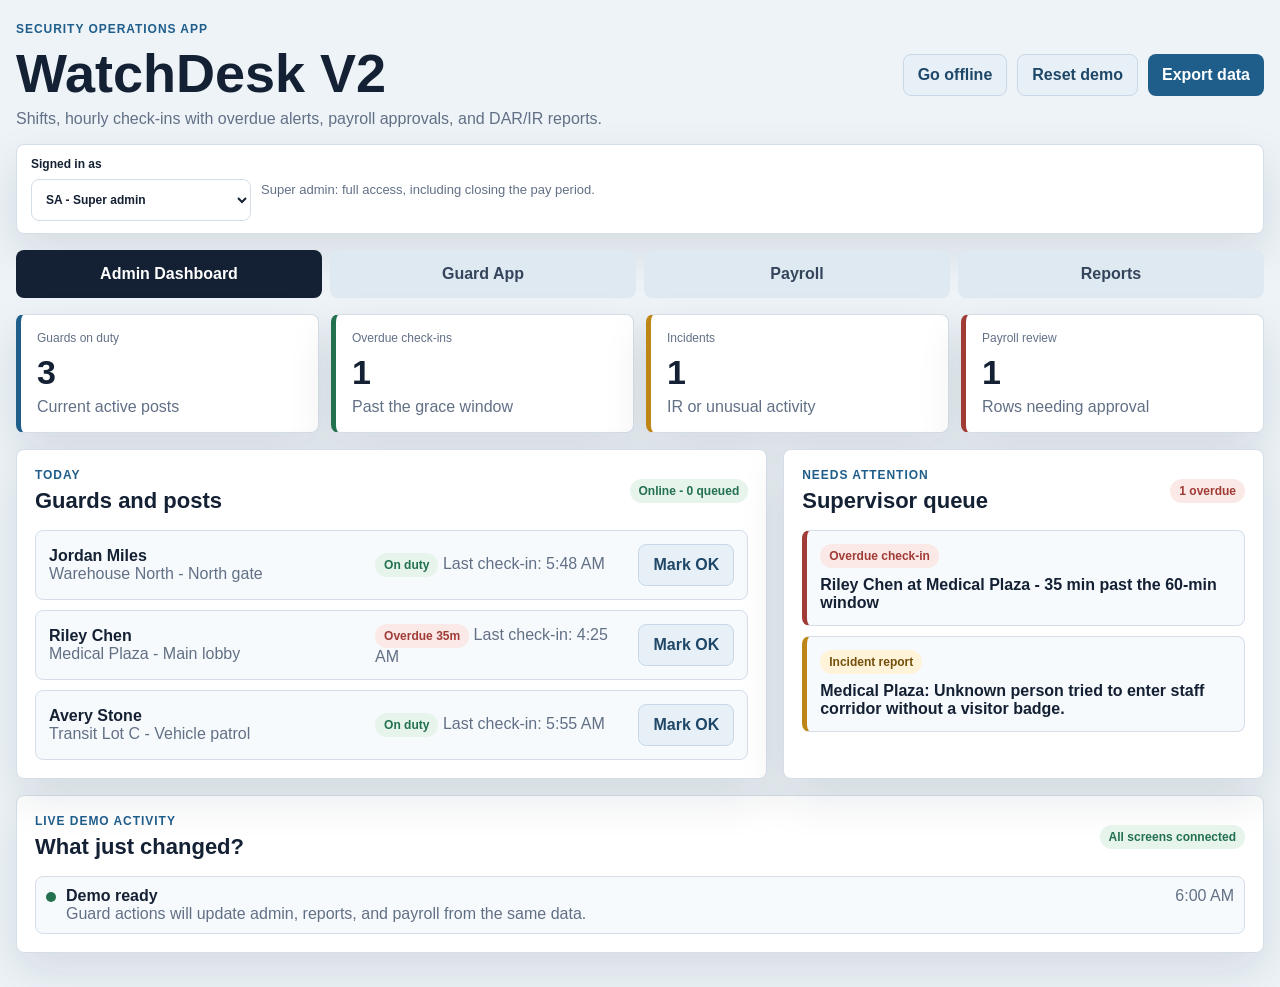
==== index.html @ 07c5cf7e "Initial WatchDesk static prototype" ====
<!doctype html>
<html lang="en">
<head>
  <meta charset="utf-8">
  <meta name="viewport" content="width=device-width, initial-scale=1">
  <title>WatchDesk V2 - Security Operations</title>
  <style>
    :root {
      --bg: #edf3f7;
      --surface: #ffffff;
      --soft: #f7fafc;
      --ink: #142033;
      --muted: #627086;
      --line: #d5dee8;
      --blue: #1f5d8b;
      --green: #23714e;
      --red: #a13b36;
      --gold: #bd8617;
      --shadow: 0 18px 46px rgba(20, 32, 51, 0.11);
    }

    * { box-sizing: border-box; }
    html { min-width: 320px; }

    body {
      margin: 0;
      background: var(--bg);
      color: var(--ink);
      font-family: Arial, Helvetica, sans-serif;
    }

    button, input, select, textarea { font: inherit; }
    button { border: 0; cursor: pointer; }

    .page {
      width: min(1520px, calc(100% - 32px));
      margin: 0 auto;
      padding: 22px 0 34px;
    }

    .topbar {
      display: flex;
      align-items: center;
      justify-content: space-between;
      gap: 16px;
      margin-bottom: 16px;
    }

    .eyebrow {
      margin: 0 0 6px;
      color: var(--blue);
      font-size: 12px;
      font-weight: 800;
      letter-spacing: 0.08em;
      text-transform: uppercase;
    }

    h1, h2, h3, p { margin-top: 0; }
    h1 { margin-bottom: 6px; font-size: clamp(34px, 5vw, 54px); letter-spacing: 0; }
    h2 { margin-bottom: 0; font-size: 22px; letter-spacing: 0; }
    h3 { margin-bottom: 6px; letter-spacing: 0; }

    .subhead, .muted { color: var(--muted); }
    .subhead { margin-bottom: 0; font-size: 16px; }

    .top-actions, .button-row {
      display: flex;
      align-items: center;
      gap: 10px;
      flex-wrap: wrap;
    }

    .primary, .secondary, .danger {
      min-height: 42px;
      border-radius: 8px;
      padding: 0 14px;
      font-weight: 800;
      white-space: nowrap;
    }

    .primary { background: var(--blue); color: #ffffff; }
    .secondary { background: #e8f0f7; color: #1e4768; border: 1px solid #c8d8e6; }
    .danger { background: var(--red); color: #ffffff; }
    .primary:disabled, .secondary:disabled, .danger:disabled { opacity: .5; cursor: not-allowed; }

    .role-bar {
      display: flex;
      align-items: center;
      gap: 10px;
      flex-wrap: wrap;
      margin-bottom: 16px;
      padding: 12px 14px;
      border: 1px solid var(--line);
      border-radius: 8px;
      background: var(--surface);
      box-shadow: var(--shadow);
    }
    .role-bar label { flex-direction: row; align-items: center; gap: 8px; color: var(--ink); }
    .role-bar select { width: auto; min-width: 220px; }
    .role-note { color: var(--muted); font-size: 13px; }

    .tabs {
      display: grid;
      grid-template-columns: repeat(4, minmax(0, 1fr));
      gap: 8px;
      margin-bottom: 16px;
    }

    .tab {
      min-height: 48px;
      border-radius: 8px;
      background: #dfe9f2;
      color: #34455b;
      font-weight: 800;
    }
    .tab.active { background: var(--ink); color: #ffffff; }
    .tab[hidden] { display: none; }

    .screen { display: none; }
    .screen.active { display: block; }

    .metrics {
      display: grid;
      grid-template-columns: repeat(4, minmax(150px, 1fr));
      gap: 12px;
      margin-bottom: 16px;
    }

    .metric, .panel, .phone {
      border: 1px solid var(--line);
      border-radius: 8px;
      background: var(--surface);
      box-shadow: var(--shadow);
    }

    .metric {
      min-height: 112px;
      padding: 16px;
      border-left: 5px solid var(--blue);
    }
    .metric:nth-child(2) { border-left-color: var(--green); }
    .metric:nth-child(3) { border-left-color: var(--gold); }
    .metric:nth-child(4) { border-left-color: var(--red); }
    .metric span { display: block; color: var(--muted); font-size: 12px; }
    .metric strong { display: block; margin: 8px 0 6px; font-size: 34px; }

    .grid { display: grid; gap: 16px; }
    .two { grid-template-columns: minmax(0, 1.25fr) minmax(320px, 0.8fr); }
    .phone-grid { grid-template-columns: minmax(320px, 430px) minmax(320px, 1fr); }

    .panel { padding: 18px; }

    .panel-head, .phone-head {
      display: flex;
      align-items: center;
      justify-content: space-between;
      gap: 12px;
      margin-bottom: 16px;
    }

    .stack, .form { display: grid; gap: 10px; }

    .card {
      display: grid;
      gap: 8px;
      border: 1px solid var(--line);
      border-radius: 8px;
      background: var(--soft);
      padding: 13px;
    }
    .card.alert { border-left: 5px solid var(--red); }
    .card.warnline { border-left: 5px solid var(--gold); }

    .card-row {
      display: grid;
      grid-template-columns: minmax(180px, 1fr) minmax(150px, 0.8fr) auto;
      gap: 12px;
      align-items: center;
    }

    .pill, .tag {
      display: inline-flex;
      align-items: center;
      width: max-content;
      min-height: 24px;
      border-radius: 999px;
      padding: 2px 9px;
      background: #e8f0f7;
      color: #1e4768;
      font-size: 12px;
      font-weight: 800;
    }
    .good { background: #e6f4ec; color: var(--green); }
    .warn { background: #fff4d9; color: #74500c; }
    .bad { background: #fae9e6; color: var(--red); }

    .countdown { font-variant-numeric: tabular-nums; font-weight: 800; }

    .phone {
      border-radius: 18px;
      background: #111827;
      color: #ffffff;
      padding: 14px;
    }
    .phone-head, .shift-card, .form { border-radius: 8px; }
    .shift-card, .form {
      background: #ffffff;
      color: var(--ink);
      padding: 14px;
      margin-bottom: 12px;
    }
    .shift-card p:last-child { margin-bottom: 0; }

    .checkin-windows { display: grid; gap: 6px; margin-top: 10px; }
    .win {
      display: flex; align-items: center; justify-content: space-between;
      gap: 8px; padding: 6px 10px; border-radius: 8px;
      background: #f1f5f9; color: var(--ink); font-size: 13px;
    }

    .big-check {
      width: 100%;
      min-height: 88px;
      border-radius: 8px;
      background: var(--green);
      color: #ffffff;
      font-size: 22px;
      font-weight: 800;
      margin-bottom: 12px;
    }
    .big-check.due { background: var(--gold); }
    .big-check.overdue { background: var(--red); }

    label {
      display: grid;
      gap: 6px;
      color: var(--muted);
      font-size: 12px;
      font-weight: 800;
    }

    select, textarea, input {
      width: 100%;
      border: 1px solid var(--line);
      border-radius: 8px;
      background: #ffffff;
      color: var(--ink);
      min-height: 42px;
      padding: 9px 10px;
    }
    textarea { min-height: 100px; resize: vertical; }

    .table-wrap { overflow-x: auto; }
    table { width: 100%; min-width: 760px; border-collapse: collapse; }
    th, td {
      border-bottom: 1px solid var(--line);
      padding: 13px 10px;
      text-align: left;
      vertical-align: top;
    }
    th { color: var(--muted); font-size: 12px; text-transform: uppercase; }
    tbody tr.locked { background: #f4f7fa; color: var(--muted); }
    .num { text-align: right; font-variant-numeric: tabular-nums; }

    .period-head {
      display: flex; align-items: center; justify-content: space-between;
      gap: 12px; flex-wrap: wrap;
      padding: 12px 14px; margin-bottom: 14px;
      border: 1px solid var(--line); border-radius: 8px; background: var(--soft);
    }
    .period-head .totals { display: flex; gap: 18px; flex-wrap: wrap; }
    .period-head .totals div { font-size: 13px; color: var(--muted); }
    .period-head .totals strong { display: block; font-size: 20px; color: var(--ink); }

    .row-actions { display: flex; gap: 6px; }
    .mini {
      min-height: 32px; border-radius: 6px; padding: 0 10px;
      font-size: 12px; font-weight: 800;
    }
    .mini.ok { background: #e6f4ec; color: var(--green); border: 1px solid #bfe0cd; }
    .mini.no { background: #fae9e6; color: var(--red); border: 1px solid #e6c4c0; }

    .paper {
      min-height: 440px;
      border: 1px solid var(--line);
      border-radius: 8px;
      background: #ffffff;
      padding: 18px;
    }
    .paper header {
      display: flex; justify-content: space-between; gap: 12px;
      border-bottom: 2px solid var(--ink);
      margin-bottom: 14px; padding-bottom: 12px;
    }

    .empty {
      border: 1px dashed var(--line);
      border-radius: 8px;
      color: var(--muted);
      padding: 16px;
      text-align: center;
    }

    .toast {
      position: fixed;
      right: 18px;
      bottom: 18px;
      z-index: 10;
      width: min(380px, calc(100% - 36px));
      border: 1px solid #b8d7c5;
      border-left: 5px solid var(--green);
      border-radius: 8px;
      background: #ffffff;
      box-shadow: var(--shadow);
      padding: 12px 14px;
      opacity: 0;
      transform: translateY(12px);
      pointer-events: none;
      transition: opacity .18s ease, transform .18s ease;
    }
    .toast.show { opacity: 1; transform: translateY(0); }
    .toast strong { display: block; margin-bottom: 3px; }

    .live-feed { margin-top: 16px; }
    .feed-list { display: grid; gap: 8px; }
    .feed-item {
      display: grid;
      grid-template-columns: auto 1fr auto;
      gap: 10px;
      align-items: start;
      border: 1px solid var(--line);
      border-radius: 8px;
      background: var(--soft);
      padding: 10px;
    }
    .feed-dot {
      width: 10px;
      height: 10px;
      border-radius: 50%;
      background: var(--green);
      margin-top: 5px;
    }
    .feed-item strong { display: block; }

    @media (max-width: 980px) {
      .two, .phone-grid { grid-template-columns: 1fr; }
      .metrics { grid-template-columns: repeat(2, minmax(0, 1fr)); }
    }
    @media (max-width: 680px) {
      .page { width: min(100% - 20px, 1520px); }
      .topbar, .panel-head, .card-row, .top-actions, .button-row {
        align-items: stretch;
        grid-template-columns: 1fr;
        flex-direction: column;
      }
      .tabs, .metrics { grid-template-columns: 1fr; }
      .primary, .secondary, .danger { width: 100%; }
    }
    @media print {
      body { background: #ffffff; }
      .topbar, .tabs, .role-bar, .panel:not(.print-panel), .panel-head button {
        display: none !important;
      }
      .page, .screen, .screen.active { display: block; width: 100%; padding: 0; }
      .print-panel, .paper { box-shadow: none; border: 0; }
    }
  </style>
</head>
<body>
  <div class="page">
    <header class="topbar">
      <div>
        <p class="eyebrow">Security operations app</p>
        <h1>WatchDesk V2</h1>
        <p class="subhead">Shifts, hourly check-ins with overdue alerts, payroll approvals, and DAR/IR reports.</p>
      </div>
      <div class="top-actions">
        <button id="toggleOnline" class="secondary" type="button">Go offline</button>
        <button id="resetDemo" class="secondary" type="button">Reset demo</button>
        <button id="exportJson" class="primary" type="button">Export data</button>
      </div>
    </header>

    <div class="role-bar">
      <label>
        Signed in as
        <select id="roleSelect"></select>
      </label>
      <span id="roleNote" class="role-note"></span>
    </div>
    <div id="toast" class="toast" aria-live="polite"></div>

    <nav class="tabs" aria-label="Main screens">
      <button class="tab active" type="button" data-screen="admin">Admin Dashboard</button>
      <button class="tab" type="button" data-screen="guard">Guard App</button>
      <button class="tab" type="button" data-screen="payroll">Payroll</button>
      <button class="tab" type="button" data-screen="reports">Reports</button>
    </nav>

    <main>
      <section id="adminScreen" class="screen active">
        <div class="metrics" id="metrics"></div>
        <div class="grid two">
          <section class="panel">
            <div class="panel-head">
              <div>
                <p class="eyebrow">Today</p>
                <h2>Guards and posts</h2>
              </div>
              <span id="syncBadge" class="pill"></span>
            </div>
            <div id="shiftBoard" class="stack"></div>
          </section>

          <section class="panel">
            <div class="panel-head">
              <div>
                <p class="eyebrow">Needs attention</p>
                <h2>Supervisor queue</h2>
              </div>
              <span id="overdueBadge" class="pill"></span>
            </div>
            <div id="attentionList" class="stack"></div>
          </section>
        </div>

        <section class="panel live-feed">
          <div class="panel-head">
            <div>
              <p class="eyebrow">Live demo activity</p>
              <h2>What just changed?</h2>
            </div>
            <span class="pill good">All screens connected</span>
          </div>
          <div id="liveFeed" class="feed-list"></div>
        </section>
      </section>

      <section id="guardScreen" class="screen">
        <div class="grid phone-grid">
          <section class="phone">
            <div class="phone-head">
              <strong>Guard phone</strong>
              <span id="phoneBadge" class="pill good">Online</span>
            </div>

            <div class="shift-card">
              <p class="eyebrow">Current shift</p>
              <h2 id="currentShiftTitle"></h2>
              <p id="currentShiftMeta" class="muted"></p>
              <div id="checkinWindows" class="checkin-windows"></div>
            </div>

            <button id="checkInNow" class="big-check" type="button">Check in: everything is normal</button>

            <form id="entryForm" class="form">
              <label>
                Shift
                <select id="shiftSelect"></select>
              </label>
              <label>
                Report
                <select id="reportType">
                  <option value="DAR">DAR - Daily activity</option>
                  <option value="IR">IR - Incident report</option>
                </select>
              </label>
              <label>
                Activity
                <select id="entryType">
                  <option value="normal">Tour complete, all normal</option>
                  <option value="unusual">Something unusual</option>
                  <option value="fire">Fire</option>
                  <option value="suspect">Suspicious person</option>
                  <option value="theft">Theft</option>
                  <option value="manual">Other note</option>
                </select>
              </label>
              <label>
                Notes
                <textarea id="entryNote" placeholder="Type the guard's note here."></textarea>
              </label>
              <div class="button-row">
                <button id="cleanNote" class="secondary" type="button">Clean note</button>
                <button class="primary" type="submit">Save note</button>
              </div>
            </form>

            <button id="finishShift" class="danger" type="button">Finish selected shift</button>
          </section>

          <section class="panel">
            <div class="panel-head">
              <div>
                <p class="eyebrow">Saved on this shift</p>
                <h2>Guard timeline</h2>
              </div>
            </div>
            <div id="guardTimeline" class="stack"></div>
          </section>
        </div>
      </section>

      <section id="payrollScreen" class="screen">
        <section class="panel">
          <div class="panel-head">
            <div>
              <p class="eyebrow">Pay period</p>
              <h2>Payroll review</h2>
            </div>
            <div class="button-row">
              <button id="approveReady" class="secondary" type="button">Approve ready rows</button>
              <button id="closePeriod" class="danger" type="button">Close period</button>
              <button id="exportPayroll" class="primary" type="button">Export payroll CSV</button>
            </div>
          </div>

          <div class="period-head">
            <div>
              <p class="eyebrow" style="margin-bottom:2px;">Current period</p>
              <strong id="periodLabel"></strong>
              <span id="periodStatus" class="tag"></span>
            </div>
            <div class="totals" id="periodTotals"></div>
          </div>

          <div class="table-wrap">
            <table>
              <thead>
                <tr>
                  <th>Guard</th>
                  <th>Site</th>
                  <th>Shift</th>
                  <th class="num">Reg hrs</th>
                  <th class="num">OT hrs</th>
                  <th class="num">Check-ins</th>
                  <th class="num">Missed</th>
                  <th class="num">Incidents</th>
                  <th>Status</th>
                  <th>Action</th>
                </tr>
              </thead>
              <tbody id="payrollRows"></tbody>
            </table>
          </div>
        </section>
      </section>

      <section id="reportsScreen" class="screen">
        <div class="grid two">
          <section class="panel">
            <div class="panel-head">
              <div>
                <p class="eyebrow">Paper replacement</p>
                <h2>DAR / IR records</h2>
              </div>
              <button id="finalizeReport" class="secondary" type="button">Finalize selected</button>
            </div>
            <div id="reportList" class="stack"></div>
          </section>

          <section class="panel print-panel">
            <div class="panel-head">
              <div>
                <p class="eyebrow">Printable record</p>
                <h2>Report preview</h2>
              </div>
              <button id="printReport" class="secondary" type="button">Print</button>
            </div>
            <article id="reportPreview" class="paper"></article>
          </section>
        </div>
      </section>
    </main>
  </div>
  <script>
    const STORAGE_KEY = "watchdesk-v2-state";
    const incidentTypes = new Set(["unusual", "fire", "suspect", "theft"]);
    const MS_MIN = 60000;

    // ---- Roles: capability flags drive what each signed-in user can do ----
    const ROLES = {
      UL:   { label: "UL - Field guard (Jordan Miles)", asGuard: "guard-1", canApprovePayroll: false, canClosePeriod: false, canViewPayroll: "own", note: "Field operator: own shift, check-ins, and reports only." },
      CFSL: { label: "CFSL - Site supervisor", asGuard: null, canApprovePayroll: false, canClosePeriod: false, canViewPayroll: "site", note: "Site supervisor: monitors check-ins and triages incidents." },
      CML:  { label: "CML - Operations manager", asGuard: null, canApprovePayroll: true, canClosePeriod: false, canViewPayroll: "org", note: "Operations manager: can approve and adjust payroll rows." },
      SA:   { label: "SA - Super admin", asGuard: null, canApprovePayroll: true, canClosePeriod: true, canViewPayroll: "org", note: "Super admin: full access, including closing the pay period." }
    };

    // Build a fixed "today" base so the demo's clock math is stable across loads.
    function todayAt(h, m) {
      const d = new Date();
      d.setHours(h, m, 0, 0);
      return d.getTime();
    }

    function freshStarter() {
      // Anchor a believable shift day around the current clock.
      const now = Date.now();
      const shiftStart = now - 150 * MS_MIN; // started ~2.5h ago
      return {
        screen: "admin",
        online: true,
        role: "SA",
        selectedShiftId: "shift-1",
        selectedReportId: "entry-2",
        queue: [],
        period: { id: "period-1", label: "Pay period - this week", status: "Open" },
        activityLog: [
          { id: "log-1", title: "Demo ready", detail: "Guard actions will update admin, reports, and payroll from the same data.", at: now }
        ],
        guards: [
          { id: "guard-1", name: "Jordan Miles", employee: "SG-1007", rate: 22.5 },
          { id: "guard-2", name: "Riley Chen", employee: "SG-1014", rate: 21.0 },
          { id: "guard-3", name: "Avery Stone", employee: "SG-1022", rate: 24.0 }
        ],
        shifts: [
          { id: "shift-1", guardId: "guard-1", site: "Warehouse North", post: "North gate", start: "8:00 AM", end: "4:00 PM", scheduledHours: 8, policyMinutes: 60, startedAt: shiftStart, lastCheckIn: now - 12 * MS_MIN, status: "On duty", finished: false },
          { id: "shift-2", guardId: "guard-2", site: "Medical Plaza", post: "Main lobby", start: "7:00 AM", end: "3:00 PM", scheduledHours: 8, policyMinutes: 60, startedAt: shiftStart - 60 * MS_MIN, lastCheckIn: now - 95 * MS_MIN, status: "On duty", finished: false },
          { id: "shift-3", guardId: "guard-3", site: "Transit Lot C", post: "Vehicle patrol", start: "6:00 AM", end: "2:00 PM", scheduledHours: 8, policyMinutes: 45, startedAt: shiftStart - 120 * MS_MIN, lastCheckIn: now - 5 * MS_MIN, status: "On duty", finished: false }
        ],
        checkins: [
          { id: "check-1", shiftId: "shift-1", expectedAt: shiftStart + 60 * MS_MIN, receivedAt: shiftStart + 61 * MS_MIN, status: "Received" },
          { id: "check-2", shiftId: "shift-1", expectedAt: shiftStart + 120 * MS_MIN, receivedAt: now - 12 * MS_MIN, status: "Received" },
          { id: "check-3", shiftId: "shift-2", expectedAt: now - 35 * MS_MIN, receivedAt: null, status: "Missed" },
          { id: "check-4", shiftId: "shift-3", expectedAt: now - 5 * MS_MIN, receivedAt: now - 5 * MS_MIN, status: "Received" }
        ],
        entries: [
          { id: "entry-1", shiftId: "shift-1", reportType: "DAR", type: "normal", note: "North entrance, loading dock, and camera room checked. All normal.", time: "9:00 AM", incident: false, finalized: false },
          { id: "entry-2", shiftId: "shift-2", reportType: "IR", type: "suspect", note: "Unknown person tried to enter staff corridor without a visitor badge.", time: "8:39 AM", incident: true, finalized: false },
          { id: "entry-3", shiftId: "shift-3", reportType: "DAR", type: "normal", note: "Vehicle patrol complete. No damage or unlocked vehicles found.", time: "10:00 AM", incident: false, finalized: true }
        ],
        payroll: [
          { shiftId: "shift-1", status: "Ready", regHours: null, otHours: null, locked: false, note: "" },
          { shiftId: "shift-2", status: "Review", regHours: null, otHours: null, locked: false, note: "" },
          { shiftId: "shift-3", status: "Ready", regHours: null, otHours: null, locked: false, note: "" }
        ]
      };
    }

    let starter = freshStarter();
    let state = loadState();
    const $ = (id) => document.getElementById(id);

    document.addEventListener("DOMContentLoaded", () => {
      hydrateRoleSelect();
      bindEvents();
      hydrateShiftSelect();
      render();
      // Live clock: re-evaluate overdue status and countdowns every 15s.
      setInterval(tick, 15000);
    });

    function tick() {
      recomputeCheckins();
      saveState();
      render();
    }

    // ---- Check-in engine ---------------------------------------------------
    // A shift is "due" when the next expected window is within 10 min,
    // and "overdue" once now passes expected + policyMinutes grace.
    function checkinState(shift) {
      if (shift.finished) return { kind: "done", minutesLeft: null };
      const policy = shift.policyMinutes || 60;
      const nextExpected = shift.lastCheckIn + policy * MS_MIN;
      const minutesLeft = Math.round((nextExpected - Date.now()) / MS_MIN);
      if (minutesLeft <= 0) return { kind: "overdue", minutesLeft };
      if (minutesLeft <= 10) return { kind: "due", minutesLeft };
      return { kind: "ok", minutesLeft };
    }

    // Promote any expected-but-unmet check-in window to a Missed record.
    function recomputeCheckins() {
      state.shifts.forEach((shift) => {
        if (shift.finished) return;
        const cs = checkinState(shift);
        if (cs.kind === "overdue") {
          const sinceMissed = Math.abs(cs.minutesLeft);
          const policy = shift.policyMinutes || 60;
          // Has a missed record already been logged for this window?
          const expectedWindow = shift.lastCheckIn + policy * MS_MIN;
          const already = state.checkins.some(
            (c) => c.shiftId === shift.id && c.status === "Missed" && Math.abs(c.expectedAt - expectedWindow) < MS_MIN
          );
          if (sinceMissed >= 0 && !already) {
            state.checkins.push({
              id: crypto.randomUUID(),
              shiftId: shift.id,
              expectedAt: expectedWindow,
              receivedAt: null,
              status: "Missed"
            });
            const pr = state.payroll.find((r) => r.shiftId === shift.id);
            if (pr && !pr.locked && pr.status !== "Approved") pr.status = "Review";
          }
        }
      });
    }

    // ---- Payroll math ------------------------------------------------------
    // Reg hours derive from elapsed shift time capped at 8; anything beyond is OT.
    function payrollHours(shift) {
      const endRef = shift.finished ? (shift.lastCheckIn || Date.now()) : Date.now();
      let elapsed = (endRef - shift.startedAt) / (60 * MS_MIN); // hours
      if (!isFinite(elapsed) || elapsed < 0) elapsed = shift.scheduledHours || 0;
      elapsed = Math.max(0.25, Math.round(elapsed * 100) / 100);
      const reg = Math.min(8, elapsed);
      const ot = Math.max(0, elapsed - 8);
      return { reg: round2(reg), ot: round2(ot) };
    }
    function round2(n) { return Math.round(n * 100) / 100; }

    function effectiveHours(row, shift) {
      const calc = payrollHours(shift);
      return {
        reg: row.regHours == null ? calc.reg : row.regHours,
        ot: row.otHours == null ? calc.ot : row.otHours
      };
    }

    function hydrateRoleSelect() {
      $("roleSelect").innerHTML = Object.entries(ROLES)
        .map(([key, r]) => `<option value="${key}">${esc(r.label)}</option>`)
        .join("");
      $("roleSelect").value = state.role || "SA";
    }

    function currentRole() { return ROLES[state.role] || ROLES.SA; }

    function bindEvents() {
      document.querySelectorAll(".tab").forEach((button) => {
        button.addEventListener("click", () => {
          state.screen = button.dataset.screen;
          saveState();
          render();
        });
      });

      $("roleSelect").addEventListener("change", () => {
        state.role = $("roleSelect").value;
        const r = currentRole();
        // If this role is a field guard, point the guard app at their shift.
        if (r.asGuard) {
          const sh = state.shifts.find((s) => s.guardId === r.asGuard);
          if (sh) state.selectedShiftId = sh.id;
        }
        saveState();
        hydrateShiftSelect();
        render();
      });

      $("toggleOnline").addEventListener("click", () => {
        state.online = !state.online;
        const cleared = state.queue.length;
        if (state.online) state.queue = [];
        recordActivity(
          state.online ? "Back online" : "Offline mode enabled",
          state.online ? `${cleared} queued action(s) synced to admin.` : "New guard actions will queue locally until online."
        );
        saveState();
        render();
      });
      $("resetDemo").addEventListener("click", () => {
        localStorage.removeItem(STORAGE_KEY);
        starter = freshStarter();
        state = structuredClone(starter);
        hydrateRoleSelect();
        hydrateShiftSelect();
        render();
      });
      $("exportJson").addEventListener("click", () => download("watchdesk-v2-data.json", JSON.stringify(state, null, 2), "application/json"));
      $("shiftSelect").addEventListener("change", () => {
        state.selectedShiftId = $("shiftSelect").value;
        saveState();
        render();
      });
      $("checkInNow").addEventListener("click", checkInNow);
      $("entryForm").addEventListener("submit", saveEntry);
      $("cleanNote").addEventListener("click", cleanNote);
      $("finishShift").addEventListener("click", finishShift);
      $("approveReady").addEventListener("click", approveReadyPayroll);
      $("closePeriod").addEventListener("click", closePeriod);
      $("exportPayroll").addEventListener("click", exportPayrollCsv);
      $("finalizeReport").addEventListener("click", finalizeSelectedReport);
      $("printReport").addEventListener("click", () => window.print());
    }

    function loadState() {
      try {
        const saved = JSON.parse(localStorage.getItem(STORAGE_KEY));
        if (!saved) return structuredClone(starter);
        // Guard against older shapes: ensure new fields exist.
        if (!saved.period) saved.period = structuredClone(starter.period);
        if (!saved.role) saved.role = "SA";
        if (!saved.activityLog) saved.activityLog = structuredClone(starter.activityLog || []);
        return saved;
      } catch {
        return structuredClone(starter);
      }
    }

    function saveState() { localStorage.setItem(STORAGE_KEY, JSON.stringify(state)); }

    function hydrateShiftSelect() {
      $("shiftSelect").innerHTML = state.shifts.map((shift) => {
        const guard = getGuard(shift.guardId);
        return `<option value="${esc(shift.id)}">${esc(guard.name)} - ${esc(shift.site)}</option>`;
      }).join("");
      $("shiftSelect").value = state.selectedShiftId;
    }

    function render() {
      const role = currentRole();
      document.querySelectorAll(".tab").forEach((button) => button.classList.toggle("active", button.dataset.screen === state.screen));
      document.querySelectorAll(".screen").forEach((screen) => screen.classList.toggle("active", screen.id === `${state.screen}Screen`));
      $("toggleOnline").textContent = state.online ? "Go offline" : "Go online";
      $("roleNote").textContent = role.note;
      renderAdmin();
      renderGuard();
      renderPayroll();
      renderReports();
      renderActivityLog();
    }

    function renderAdmin() {
      const active = state.shifts.filter((shift) => !shift.finished).length;
      const overdueShifts = state.shifts.filter((s) => !s.finished && checkinState(s).kind === "overdue").length;
      const incidents = state.entries.filter((entry) => entry.incident).length;
      const review = state.payroll.filter((row) => row.status === "Review").length;

      $("metrics").innerHTML = [
        metric("Guards on duty", active, "Current active posts"),
        metric("Overdue check-ins", overdueShifts, "Past the grace window"),
        metric("Incidents", incidents, "IR or unusual activity"),
        metric("Payroll review", review, "Rows needing approval")
      ].join("");

      $("syncBadge").textContent = state.online ? `Online - ${state.queue.length} queued` : `Offline - ${state.queue.length} queued`;
      $("syncBadge").className = `pill ${state.online ? "good" : "warn"}`;

      $("overdueBadge").textContent = overdueShifts ? `${overdueShifts} overdue` : "All clear";
      $("overdueBadge").className = `pill ${overdueShifts ? "bad" : "good"}`;

      $("shiftBoard").innerHTML = state.shifts.map((shift) => {
        const guard = getGuard(shift.guardId);
        const cs = checkinState(shift);
        let tone = "good", label = shift.finished ? "Finished" : "On duty";
        if (!shift.finished && cs.kind === "overdue") { tone = "bad"; label = `Overdue ${Math.abs(cs.minutesLeft)}m`; }
        else if (!shift.finished && cs.kind === "due") { tone = "warn"; label = `Due in ${cs.minutesLeft}m`; }
        return `
          <article class="card card-row">
            <div>
              <strong>${esc(guard.name)}</strong>
              <div class="muted">${esc(shift.site)} - ${esc(shift.post)}</div>
            </div>
            <div>
              <span class="tag ${tone}">${esc(label)}</span>
              <span class="muted">Last check-in: ${esc(clock(shift.lastCheckIn))}</span>
            </div>
            <button class="secondary" type="button" data-mark-ok="${esc(shift.id)}">Mark OK</button>
          </article>
        `;
      }).join("");

      document.querySelectorAll("[data-mark-ok]").forEach((button) => {
        button.addEventListener("click", () => markShiftOk(button.dataset.markOk));
      });

      const items = [
        ...state.shifts.filter((s) => !s.finished && checkinState(s).kind === "overdue").map((s) => {
          const cs = checkinState(s);
          return { cls: "alert", tone: "bad", type: "Overdue check-in", detail: `${getGuard(s.guardId).name} at ${s.site} - ${Math.abs(cs.minutesLeft)} min past the ${s.policyMinutes}-min window` };
        }),
        ...state.entries.filter((entry) => entry.incident && !entry.finalized).map((entry) => {
          const shift = getShift(entry.shiftId);
          return { cls: "warnline", tone: "warn", type: "Incident report", detail: `${shift.site}: ${entry.note}` };
        })
      ];

      $("attentionList").innerHTML = items.length ? items.map((item) => `
        <article class="card ${item.cls}">
          <span class="tag ${item.tone}">${esc(item.type)}</span>
          <strong>${esc(item.detail)}</strong>
        </article>
      `).join("") : `<div class="empty">Nothing needs attention right now.</div>`;
    }

    function renderActivityLog() {
      const target = $("liveFeed");
      if (!target) return;
      const logs = (state.activityLog || []).slice(0, 8);
      target.innerHTML = logs.length ? logs.map((item) => `
        <article class="feed-item">
          <span class="feed-dot"></span>
          <div>
            <strong>${esc(item.title)}</strong>
            <span class="muted">${esc(item.detail)}</span>
          </div>
          <span class="muted">${esc(clock(item.at))}</span>
        </article>
      `).join("") : `<div class="empty">No actions yet. Try the Guard App check-in or save a DAR/IR note.</div>`;
    }

    function renderGuard() {
      const shift = getShift(state.selectedShiftId);
      const guard = getGuard(shift.guardId);
      const cs = checkinState(shift);

      $("phoneBadge").textContent = state.online ? "Online" : "Offline";
      $("phoneBadge").className = `pill ${state.online ? "good" : "warn"}`;
      $("currentShiftTitle").textContent = `${guard.name} - ${shift.site}`;
      $("currentShiftMeta").textContent = `${shift.post}, ${shift.start} to ${shift.end}. Check in every ${shift.policyMinutes} min.`;

      // Big check-in button reflects how close we are to the window.
      const btn = $("checkInNow");
      btn.classList.remove("due", "overdue");
      if (shift.finished) {
        btn.textContent = "Shift finished";
        btn.disabled = true;
      } else {
        btn.disabled = false;
        if (cs.kind === "overdue") { btn.classList.add("overdue"); btn.textContent = `Check in now - ${Math.abs(cs.minutesLeft)} min overdue`; }
        else if (cs.kind === "due") { btn.classList.add("due"); btn.textContent = `Check in - due in ${cs.minutesLeft} min`; }
        else { btn.textContent = `Check in: everything is normal (next in ${cs.minutesLeft} min)`; }
      }

      // Recent check-in windows for this shift.
      const windows = state.checkins
        .filter((c) => c.shiftId === shift.id)
        .slice(-5)
        .reverse();
      $("checkinWindows").innerHTML = windows.length ? windows.map((c) => {
        const tone = c.status === "Received" ? "good" : "bad";
        const when = c.status === "Received" ? clock(c.receivedAt) : "missed";
        return `<div class="win"><span>${esc(clock(c.expectedAt))} window</span><span class="tag ${tone}">${esc(c.status)} ${esc(when)}</span></div>`;
      }).join("") : `<div class="muted" style="font-size:13px;">No check-in windows yet.</div>`;

      const entries = state.entries.filter((entry) => entry.shiftId === shift.id).slice().reverse();
      $("guardTimeline").innerHTML = entries.length ? entries.map((entry) => `
        <article class="card">
          <span class="tag ${entry.incident ? "bad" : "good"}">${entry.incident ? "Incident" : entry.reportType}</span>
          <strong>${esc(labelFor(entry.type))}</strong>
          <div class="muted">${esc(entry.time)} - ${entry.finalized ? "Finalized" : "Draft"}</div>
          <p>${esc(entry.note)}</p>
        </article>
      `).join("") : `<div class="empty">No notes saved for this shift yet.</div>`;
    }

    function renderPayroll() {
      const role = currentRole();
      const period = state.period;
      $("periodLabel").textContent = period.label;
      $("periodStatus").textContent = period.status;
      $("periodStatus").className = `tag ${period.status === "Closed" ? "bad" : "good"}`;

      // Role-scoped row visibility.
      let rows = state.payroll;
      if (role.canViewPayroll === "own" && role.asGuard) {
        rows = rows.filter((r) => getShift(r.shiftId).guardId === role.asGuard);
      }

      let totReg = 0, totOt = 0, totIncidents = 0, totPay = 0;
      $("payrollRows").innerHTML = rows.map((row) => {
        const shift = getShift(row.shiftId);
        const guard = getGuard(shift.guardId);
        const received = state.checkins.filter((c) => c.shiftId === shift.id && c.status === "Received").length;
        const missed = state.checkins.filter((c) => c.shiftId === shift.id && c.status === "Missed").length;
        const incidents = state.entries.filter((e) => e.shiftId === shift.id && e.incident).length;
        const { reg, ot } = effectiveHours(row, shift);
        totReg += reg; totOt += ot; totIncidents += incidents;
        totPay += reg * guard.rate + ot * guard.rate * 1.5;

        const tone = row.status === "Approved" ? "good" : row.status === "Review" || row.status === "Rejected" ? "bad" : "warn";
        const canAct = role.canApprovePayroll && !row.locked && period.status !== "Closed";
        const actions = canAct ? `
          <div class="row-actions">
            <button class="mini ok" type="button" data-approve="${esc(shift.id)}">Approve</button>
            <button class="mini no" type="button" data-reject="${esc(shift.id)}">Reject</button>
          </div>` : `<span class="muted" style="font-size:12px;">${row.locked ? "Locked" : "View only"}</span>`;

        return `
          <tr class="${row.locked ? "locked" : ""}">
            <td>${esc(guard.name)}<br><span class="muted">${esc(guard.employee)} - $${guard.rate.toFixed(2)}/hr</span></td>
            <td>${esc(shift.site)}</td>
            <td>${esc(shift.start)}-${esc(shift.end)}</td>
            <td class="num">${reg.toFixed(2)}</td>
            <td class="num">${ot.toFixed(2)}</td>
            <td class="num">${received}</td>
            <td class="num">${missed}</td>
            <td class="num">${incidents}</td>
            <td><span class="tag ${tone}">${esc(row.status)}</span></td>
            <td>${actions}</td>
          </tr>
        `;
      }).join("");

      $("periodTotals").innerHTML = `
        <div><strong>${totReg.toFixed(2)}</strong>Regular hrs</div>
        <div><strong>${totOt.toFixed(2)}</strong>Overtime hrs</div>
        <div><strong>${totIncidents}</strong>Incidents</div>
        <div><strong>$${totPay.toFixed(2)}</strong>Est. gross pay</div>
      `;

      document.querySelectorAll("[data-approve]").forEach((b) => b.addEventListener("click", () => setRowStatus(b.dataset.approve, "Approved")));
      document.querySelectorAll("[data-reject]").forEach((b) => b.addEventListener("click", () => setRowStatus(b.dataset.reject, "Rejected")));

      // Top-bar payroll controls respect role + period lock.
      const locked = period.status === "Closed";
      $("approveReady").disabled = !role.canApprovePayroll || locked;
      $("closePeriod").disabled = !role.canClosePeriod || locked;
      $("closePeriod").textContent = locked ? "Period closed" : "Close period";
    }

    function renderReports() {
      const reports = state.entries.slice().reverse();
      $("reportList").innerHTML = reports.map((entry) => {
        const shift = getShift(entry.shiftId);
        const guard = getGuard(shift.guardId);
        return `
          <article class="card">
            <span class="tag ${entry.incident ? "bad" : "good"}">${esc(entry.reportType)}</span>
            <strong>${esc(guard.name)} - ${esc(shift.site)}</strong>
            <div class="muted">${esc(entry.time)} - ${esc(labelFor(entry.type))} - ${entry.finalized ? "Finalized" : "Draft"}</div>
            <p>${esc(entry.note)}</p>
            <button class="secondary" type="button" data-preview="${esc(entry.id)}">Preview</button>
          </article>
        `;
      }).join("");

      document.querySelectorAll("[data-preview]").forEach((button) => {
        button.addEventListener("click", () => {
          state.selectedReportId = button.dataset.preview;
          saveState();
          renderReports();
        });
      });

      const selected = state.entries.find((entry) => entry.id === state.selectedReportId) || state.entries[0];
      const shift = getShift(selected.shiftId);
      const guard = getGuard(shift.guardId);
      $("reportPreview").innerHTML = `
        <header>
          <div>
            <p class="eyebrow">${esc(selected.reportType)} report</p>
            <h2>${esc(labelFor(selected.type))}</h2>
          </div>
          <div class="muted">${esc(selected.time)}<br>${selected.finalized ? "Finalized and locked" : "Draft"}</div>
        </header>
        <p><strong>Guard:</strong> ${esc(guard.name)} (${esc(guard.employee)})</p>
        <p><strong>Site:</strong> ${esc(shift.site)} - ${esc(shift.post)}</p>
        <p><strong>Shift:</strong> ${esc(shift.start)} to ${esc(shift.end)}</p>
        <p><strong>Report type:</strong> ${esc(selected.reportType)}</p>
        <p><strong>Notes:</strong></p>
        <p>${esc(selected.note)}</p>
      `;
    }

    function metric(label, value, detail) {
      return `<div class="metric"><span>${label}</span><strong>${value}</strong><div class="muted">${detail}</div></div>`;
    }

    // ---- Actions -----------------------------------------------------------
    function checkInNow() {
      const shift = getShift(state.selectedShiftId);
      if (shift.finished) return;
      const policy = shift.policyMinutes || 60;
      const expectedWindow = shift.lastCheckIn + policy * MS_MIN;
      shift.status = "On duty";
      shift.lastCheckIn = Date.now();
      state.checkins.push({ id: crypto.randomUUID(), shiftId: shift.id, expectedAt: expectedWindow, receivedAt: Date.now(), status: "Received" });
      queueAction("check-in saved", shift.id);
      recordActivity("Guard check-in received", `${getGuard(shift.guardId).name} checked in at ${shift.site}. Admin status and payroll check-in count updated.`);
      saveState();
      render();
    }

    function markShiftOk(shiftId) {
      const prev = state.selectedShiftId;
      state.selectedShiftId = shiftId;
      checkInNow();
      state.selectedShiftId = prev;
      hydrateShiftSelect();
      saveState();
      render();
    }

    function saveEntry(event) {
      event.preventDefault();
      const shift = getShift($("shiftSelect").value);
      state.selectedShiftId = shift.id;
      const type = $("entryType").value;
      const note = $("entryNote").value.trim();
      if (incidentTypes.has(type) && !note) {
        alert("Please type a note for anything unusual or incident-related.");
        return;
      }
      const entry = {
        id: crypto.randomUUID(),
        shiftId: shift.id,
        reportType: $("reportType").value,
        type,
        note: note || "Tour complete. All normal.",
        time: nowTime(),
        incident: incidentTypes.has(type) || $("reportType").value === "IR",
        finalized: false
      };
      state.entries.push(entry);
      state.selectedReportId = entry.id;
      const payroll = state.payroll.find((row) => row.shiftId === shift.id);
      if (payroll && entry.incident && !payroll.locked) payroll.status = "Review";
      queueAction("report note saved", entry.id);
      recordActivity(
        `${entry.reportType} note saved`,
        `${getGuard(shift.guardId).name} added "${labelFor(entry.type)}" at ${shift.site}. Reports updated${entry.incident ? " and payroll moved to review." : "."}`
      );
      $("entryNote").value = "";
      saveState();
      render();
    }

    function cleanNote() {
      const note = $("entryNote").value.trim();
      if (!note) return;
      $("entryNote").value = note.replace(/\s+/g, " ").replace(/\bi\b/g, "I");
    }

    function finishShift() {
      const shift = getShift($("shiftSelect").value);
      shift.finished = true;
      shift.status = "Finished";
      const payroll = state.payroll.find((row) => row.shiftId === shift.id);
      if (payroll && !payroll.locked && payroll.status !== "Review") payroll.status = "Ready";
      queueAction("shift finished", shift.id);
      recordActivity("Shift finished", `${getGuard(shift.guardId).name}'s ${shift.site} shift was closed and payroll is ready for review.`);
      saveState();
      render();
    }

    function setRowStatus(shiftId, status) {
      const role = currentRole();
      if (!role.canApprovePayroll) { alert("Your role cannot approve payroll."); return; }
      if (state.period.status === "Closed") { alert("The pay period is closed."); return; }
      const row = state.payroll.find((r) => r.shiftId === shiftId);
      if (!row || row.locked) return;
      row.status = status;
      recordActivity(`Payroll ${status.toLowerCase()}`, `${getGuard(getShift(shiftId).guardId).name}'s payroll row was marked ${status}.`);
      saveState();
      render();
    }

    function approveReadyPayroll() {
      const role = currentRole();
      if (!role.canApprovePayroll || state.period.status === "Closed") return;
      state.payroll.forEach((row) => {
        if (row.status === "Ready" && !row.locked) row.status = "Approved";
      });
      recordActivity("Payroll rows approved", "All ready payroll rows were approved for the current pay period.");
      saveState();
      render();
    }

    function closePeriod() {
      const role = currentRole();
      if (!role.canClosePeriod) { alert("Only a super admin can close the period."); return; }
      const unresolved = state.payroll.filter((r) => r.status !== "Approved" && r.status !== "Rejected");
      if (unresolved.length && !confirm(`${unresolved.length} row(s) are not approved or rejected yet. Close the period anyway? This locks every row.`)) {
        return;
      }
      state.period.status = "Closed";
      state.payroll.forEach((row) => { row.locked = true; });
      queueAction("payroll period closed", state.period.id);
      recordActivity("Pay period closed", "Payroll rows are now locked for this period.");
      saveState();
      render();
    }

    function finalizeSelectedReport() {
      const report = state.entries.find((entry) => entry.id === state.selectedReportId);
      if (!report) return;
      report.finalized = true;
      queueAction("report finalized", report.id);
      recordActivity("Report finalized", `${report.reportType} ${report.id} is locked and ready for printing/export.`);
      saveState();
      render();
    }

    function queueAction(kind, id) {
      if (!state.online) {
        state.queue.push({ id: crypto.randomUUID(), kind, entity: id, at: nowTime() });
      }
    }

    function recordActivity(title, detail) {
      if (!state.activityLog) state.activityLog = [];
      state.activityLog.unshift({
        id: crypto.randomUUID(),
        title,
        detail,
        at: Date.now()
      });
      state.activityLog = state.activityLog.slice(0, 20);
      showToast(title, detail);
    }

    function showToast(title, detail) {
      const toast = $("toast");
      if (!toast) return;
      toast.innerHTML = `<strong>${esc(title)}</strong><span class="muted">${esc(detail)}</span>`;
      toast.classList.add("show");
      clearTimeout(showToast.timer);
      showToast.timer = setTimeout(() => toast.classList.remove("show"), 4200);
    }

    function exportPayrollCsv() {
      const rows = [["guard", "employee_id", "rate", "site", "shift", "reg_hours", "ot_hours", "checkins", "missed", "incidents", "status", "period", "period_status"]];
      state.payroll.forEach((row) => {
        const shift = getShift(row.shiftId);
        const guard = getGuard(shift.guardId);
        const received = state.checkins.filter((c) => c.shiftId === shift.id && c.status === "Received").length;
        const missed = state.checkins.filter((c) => c.shiftId === shift.id && c.status === "Missed").length;
        const incidents = state.entries.filter((e) => e.shiftId === shift.id && e.incident).length;
        const { reg, ot } = effectiveHours(row, shift);
        rows.push([guard.name, guard.employee, guard.rate.toFixed(2), shift.site, `${shift.start}-${shift.end}`, reg.toFixed(2), ot.toFixed(2), received, missed, incidents, row.status, state.period.label, state.period.status]);
      });
      const csv = rows.map((row) => row.map((cell) => `"${String(cell).replaceAll('"', '""')}"`).join(",")).join("\n");
      download("watchdesk-v2-payroll.csv", csv, "text/csv");
    }

    // ---- Helpers -----------------------------------------------------------
    function getGuard(id) { return state.guards.find((guard) => guard.id === id) || state.guards[0]; }
    function getShift(id) { return state.shifts.find((shift) => shift.id === id) || state.shifts[0]; }

    function labelFor(type) {
      return {
        normal: "Tour complete, all normal",
        unusual: "Something unusual",
        fire: "Fire",
        suspect: "Suspicious person",
        theft: "Theft",
        manual: "Other note"
      }[type] || type;
    }

    function nowTime() {
      return new Date().toLocaleTimeString([], { hour: "numeric", minute: "2-digit" });
    }
    function clock(ts) {
      if (!ts) return "-";
      return new Date(ts).toLocaleTimeString([], { hour: "numeric", minute: "2-digit" });
    }

    function download(name, content, type) {
      const blob = new Blob([content], { type });
      const link = document.createElement("a");
      link.href = URL.createObjectURL(blob);
      link.download = name;
      link.click();
      URL.revokeObjectURL(link.href);
    }

    function esc(value) {
      return String(value)
        .replaceAll("&", "&amp;")
        .replaceAll("<", "&lt;")
        .replaceAll(">", "&gt;")
        .replaceAll('"', "&quot;")
        .replaceAll("'", "&#039;");
    }
  </script>
</body>
</html>
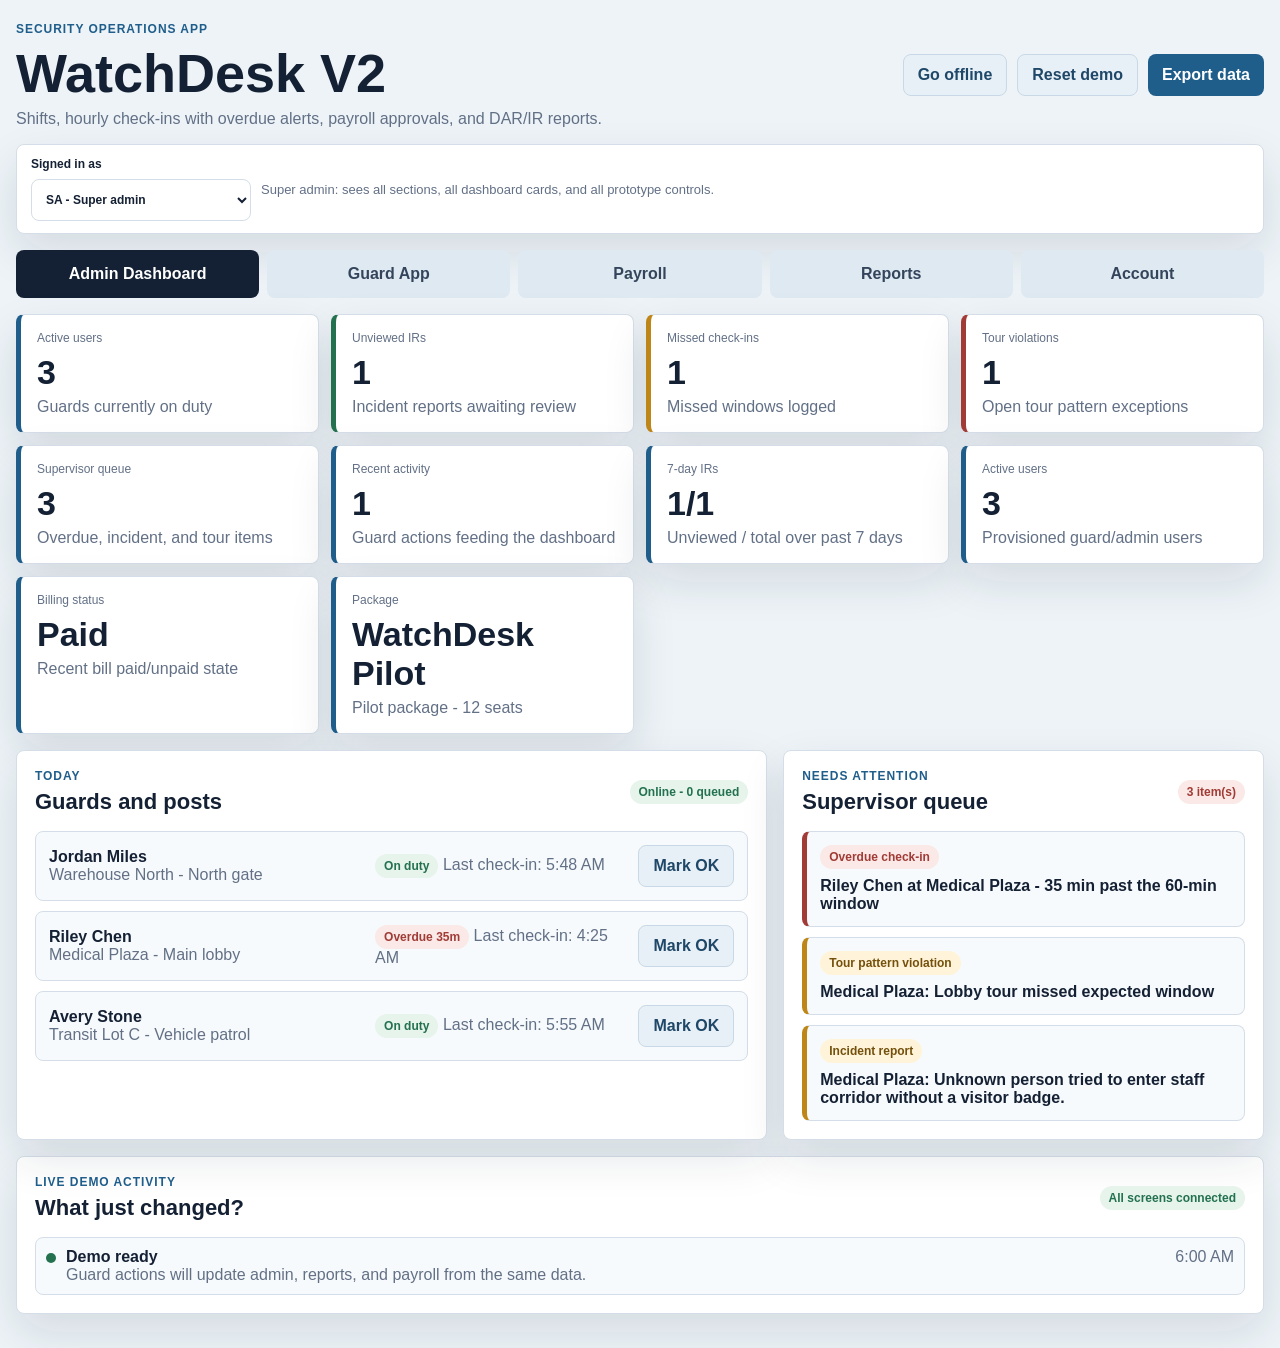
==== commit 0fcc324b: "Add full role hierarchy" ====
--- a/index.html
+++ b/index.html
@@ -101,7 +101,7 @@
 
     .tabs {
       display: grid;
-      grid-template-columns: repeat(4, minmax(0, 1fr));
+      grid-template-columns: repeat(auto-fit, minmax(160px, 1fr));
       gap: 8px;
       margin-bottom: 16px;
     }
@@ -390,12 +390,7 @@
     </div>
     <div id="toast" class="toast" aria-live="polite"></div>
 
-    <nav class="tabs" aria-label="Main screens">
-      <button class="tab active" type="button" data-screen="admin">Admin Dashboard</button>
-      <button class="tab" type="button" data-screen="guard">Guard App</button>
-      <button class="tab" type="button" data-screen="payroll">Payroll</button>
-      <button class="tab" type="button" data-screen="reports">Reports</button>
-    </nav>
+    <nav id="tabs" class="tabs" aria-label="Main screens"></nav>
 
     <main>
       <section id="adminScreen" class="screen active">
@@ -546,6 +541,20 @@
         </section>
       </section>
 
+      <section id="accountScreen" class="screen">
+        <section class="panel">
+          <div class="panel-head">
+            <div>
+              <p class="eyebrow">Account view</p>
+              <h2>Client account and billing</h2>
+            </div>
+            <span id="accountStatus" class="pill"></span>
+          </div>
+          <div class="metrics" id="accountMetrics"></div>
+          <div id="billingList" class="stack"></div>
+        </section>
+      </section>
+
       <section id="reportsScreen" class="screen">
         <div class="grid two">
           <section class="panel">
@@ -578,12 +587,126 @@
     const incidentTypes = new Set(["unusual", "fire", "suspect", "theft"]);
     const MS_MIN = 60000;
 
-    // ---- Roles: capability flags drive what each signed-in user can do ----
+    const SECTIONS = {
+      admin: "Admin Dashboard",
+      guard: "Guard App",
+      payroll: "Payroll",
+      reports: "Reports",
+      account: "Account"
+    };
+
+    // Central role model. Future Supabase auth/RLS can map membership.role_slug
+    // to these same permissions and section policies.
     const ROLES = {
-      UL:   { label: "UL - Field guard (Jordan Miles)", asGuard: "guard-1", canApprovePayroll: false, canClosePeriod: false, canViewPayroll: "own", note: "Field operator: own shift, check-ins, and reports only." },
-      CFSL: { label: "CFSL - Site supervisor", asGuard: null, canApprovePayroll: false, canClosePeriod: false, canViewPayroll: "site", note: "Site supervisor: monitors check-ins and triages incidents." },
-      CML:  { label: "CML - Operations manager", asGuard: null, canApprovePayroll: true, canClosePeriod: false, canViewPayroll: "org", note: "Operations manager: can approve and adjust payroll rows." },
-      SA:   { label: "SA - Super admin", asGuard: null, canApprovePayroll: true, canClosePeriod: true, canViewPayroll: "org", note: "Super admin: full access, including closing the pay period." }
+      UL: {
+        label: "UL - Field guard",
+        description: "Field guard: starts a shift, checks in, writes DAR/IR notes, and finishes their own shift.",
+        defaultSection: "guard",
+        sections: ["guard", "reports"],
+        dashboardCards: ["myShift", "myNextCheckIn", "myOpenReports", "myMissedCheckins"],
+        permissions: {
+          scope: "own_shift",
+          guardId: "guard-1",
+          canUseGuardApp: true,
+          canCreateReports: true,
+          canFinalizeReports: true,
+          canViewPayroll: "own",
+          canApprovePayroll: false,
+          canClosePeriod: false,
+          canManageBilling: false,
+          canViewAllReports: false
+        }
+      },
+      CFSL: {
+        label: "CFSL - Site supervisor",
+        description: "Site supervisor: monitors guards, missed check-ins, unviewed incidents, tour violations, and supervisor queue items.",
+        defaultSection: "admin",
+        sections: ["admin", "guard", "reports"],
+        dashboardCards: ["unviewedIRs", "missedCheckins", "tourViolations", "supervisorQueue", "recentActivity"],
+        permissions: {
+          scope: "site",
+          canUseGuardApp: true,
+          canCreateReports: true,
+          canFinalizeReports: true,
+          canViewPayroll: "site",
+          canApprovePayroll: false,
+          canClosePeriod: false,
+          canManageBilling: false,
+          canViewAllReports: false
+        }
+      },
+      CML: {
+        label: "CML - Operations manager",
+        description: "Operations manager: reviews operations metrics, incident flow, missed check-ins, tour violations, payroll, and reports.",
+        defaultSection: "admin",
+        sections: ["admin", "payroll", "reports"],
+        dashboardCards: ["unviewedIRs", "missedCheckins", "tourViolations", "supervisorQueue", "recentActivity"],
+        permissions: {
+          scope: "organization",
+          canUseGuardApp: false,
+          canCreateReports: false,
+          canFinalizeReports: true,
+          canViewPayroll: "org",
+          canApprovePayroll: true,
+          canClosePeriod: false,
+          canManageBilling: false,
+          canViewAllReports: true
+        }
+      },
+      CAL: {
+        label: "CAL - Client account lead",
+        description: "Client account lead: sees high-level account health, active users, IR trends, tour violations, and missed check-ins.",
+        defaultSection: "admin",
+        sections: ["admin", "payroll", "reports"],
+        dashboardCards: ["activeUsers", "irSevenDays", "tourViolationsSevenDays", "missedCheckinsSevenDays"],
+        permissions: {
+          scope: "client_account",
+          canUseGuardApp: false,
+          canCreateReports: false,
+          canFinalizeReports: true,
+          canViewPayroll: "org",
+          canApprovePayroll: true,
+          canClosePeriod: false,
+          canManageBilling: false,
+          canViewAllReports: true
+        }
+      },
+      ARUL: {
+        label: "ARUL - Account/billing user",
+        description: "Account/billing user: sees account status, activation date, locations, billing history, paid/unpaid state, and package placeholders.",
+        defaultSection: "account",
+        sections: ["account"],
+        dashboardCards: ["accountActiveUsers", "activationDate", "locations", "billingStatus", "packageStatus"],
+        permissions: {
+          scope: "account_billing",
+          canUseGuardApp: false,
+          canCreateReports: false,
+          canFinalizeReports: false,
+          canViewPayroll: "none",
+          canApprovePayroll: false,
+          canClosePeriod: false,
+          canManageBilling: true,
+          canViewAllReports: false
+        }
+      },
+      SA: {
+        label: "SA - Super admin",
+        description: "Super admin: sees all sections, all dashboard cards, and all prototype controls.",
+        defaultSection: "admin",
+        sections: ["admin", "guard", "payroll", "reports", "account"],
+        dashboardCards: ["activeUsers", "unviewedIRs", "missedCheckins", "tourViolations", "supervisorQueue", "recentActivity", "irSevenDays", "accountActiveUsers", "billingStatus", "packageStatus"],
+        permissions: {
+          scope: "platform",
+          canUseGuardApp: true,
+          canCreateReports: true,
+          canFinalizeReports: true,
+          canViewPayroll: "org",
+          canApprovePayroll: true,
+          canClosePeriod: true,
+          canManageBilling: true,
+          canViewAllReports: true
+        }
+      }
     };
 
     // Build a fixed "today" base so the demo's clock math is stable across loads.
@@ -605,6 +728,19 @@
         selectedReportId: "entry-2",
         queue: [],
         period: { id: "period-1", label: "Pay period - this week", status: "Open" },
+        account: {
+          activationDate: "May 20, 2026",
+          packageName: "WatchDesk Pilot",
+          accountStatus: "Active",
+          packageStatus: "Pilot package - 12 seats",
+          paidStatus: "Paid",
+          locations: ["Warehouse North", "Medical Plaza", "Transit Lot C"],
+          recentBills: [
+            { id: "bill-1004", date: "Jun 1, 2026", amount: "$249.00", status: "Paid" },
+            { id: "bill-1003", date: "May 1, 2026", amount: "$249.00", status: "Paid" },
+            { id: "bill-1002", date: "Apr 1, 2026", amount: "$249.00", status: "Unpaid demo" }
+          ]
+        },
         activityLog: [
           { id: "log-1", title: "Demo ready", detail: "Guard actions will update admin, reports, and payroll from the same data.", at: now }
         ],
@@ -624,10 +760,13 @@
           { id: "check-3", shiftId: "shift-2", expectedAt: now - 35 * MS_MIN, receivedAt: null, status: "Missed" },
           { id: "check-4", shiftId: "shift-3", expectedAt: now - 5 * MS_MIN, receivedAt: now - 5 * MS_MIN, status: "Received" }
         ],
+        tourViolations: [
+          { id: "tour-1", shiftId: "shift-2", label: "Lobby tour missed expected window", at: now - 70 * MS_MIN, status: "Open" }
+        ],
         entries: [
-          { id: "entry-1", shiftId: "shift-1", reportType: "DAR", type: "normal", note: "North entrance, loading dock, and camera room checked. All normal.", time: "9:00 AM", incident: false, finalized: false },
-          { id: "entry-2", shiftId: "shift-2", reportType: "IR", type: "suspect", note: "Unknown person tried to enter staff corridor without a visitor badge.", time: "8:39 AM", incident: true, finalized: false },
-          { id: "entry-3", shiftId: "shift-3", reportType: "DAR", type: "normal", note: "Vehicle patrol complete. No damage or unlocked vehicles found.", time: "10:00 AM", incident: false, finalized: true }
+          { id: "entry-1", shiftId: "shift-1", reportType: "DAR", type: "normal", note: "North entrance, loading dock, and camera room checked. All normal.", time: "9:00 AM", incident: false, finalized: false, createdAt: now - 90 * MS_MIN, viewedAt: now - 80 * MS_MIN },
+          { id: "entry-2", shiftId: "shift-2", reportType: "IR", type: "suspect", note: "Unknown person tried to enter staff corridor without a visitor badge.", time: "8:39 AM", incident: true, finalized: false, createdAt: now - 75 * MS_MIN, viewedAt: null },
+          { id: "entry-3", shiftId: "shift-3", reportType: "DAR", type: "normal", note: "Vehicle patrol complete. No damage or unlocked vehicles found.", time: "10:00 AM", incident: false, finalized: true, createdAt: now - 15 * MS_MIN, viewedAt: now - 10 * MS_MIN }
         ],
         payroll: [
           { shiftId: "shift-1", status: "Ready", regHours: null, otHours: null, locked: false, note: "" },
@@ -722,26 +861,28 @@
       $("roleSelect").innerHTML = Object.entries(ROLES)
         .map(([key, r]) => `<option value="${key}">${esc(r.label)}</option>`)
         .join("");
+      if (!ROLES[state.role]) state.role = "SA";
       $("roleSelect").value = state.role || "SA";
     }
 
     function currentRole() { return ROLES[state.role] || ROLES.SA; }
 
     function bindEvents() {
-      document.querySelectorAll(".tab").forEach((button) => {
-        button.addEventListener("click", () => {
-          state.screen = button.dataset.screen;
-          saveState();
-          render();
-        });
+      $("tabs").addEventListener("click", (event) => {
+        const button = event.target.closest("[data-screen]");
+        if (!button) return;
+        state.screen = button.dataset.screen;
+        saveState();
+        render();
       });
 
       $("roleSelect").addEventListener("change", () => {
         state.role = $("roleSelect").value;
         const r = currentRole();
+        state.screen = r.defaultSection;
         // If this role is a field guard, point the guard app at their shift.
-        if (r.asGuard) {
-          const sh = state.shifts.find((s) => s.guardId === r.asGuard);
+        if (r.permissions.guardId) {
+          const sh = state.shifts.find((s) => s.guardId === r.permissions.guardId);
           if (sh) state.selectedShiftId = sh.id;
         }
         saveState();
@@ -791,8 +932,22 @@
         if (!saved) return structuredClone(starter);
         // Guard against older shapes: ensure new fields exist.
         if (!saved.period) saved.period = structuredClone(starter.period);
-        if (!saved.role) saved.role = "SA";
+        if (!ROLES[saved.role]) saved.role = "SA";
+        saved.account = {
+          ...structuredClone(starter.account),
+          ...(saved.account || {}),
+          locations: (saved.account && saved.account.locations) || starter.account.locations,
+          recentBills: (saved.account && saved.account.recentBills) || starter.account.recentBills
+        };
         if (!saved.activityLog) saved.activityLog = structuredClone(starter.activityLog || []);
+        if (!saved.tourViolations) saved.tourViolations = structuredClone(starter.tourViolations || []);
+        if (!Array.isArray(saved.queue)) saved.queue = [];
+        if (!ROLES[saved.role].sections.includes(saved.screen)) saved.screen = ROLES[saved.role].defaultSection;
+        saved.entries = (saved.entries || []).map((entry, index) => ({
+          ...entry,
+          createdAt: entry.createdAt || Date.now() - (index + 1) * 15 * MS_MIN,
+          viewedAt: Object.prototype.hasOwnProperty.call(entry, "viewedAt") ? entry.viewedAt : (entry.reportType === "IR" ? null : Date.now())
+        }));
         return saved;
       } catch {
         return structuredClone(starter);
@@ -801,8 +956,26 @@
 
     function saveState() { localStorage.setItem(STORAGE_KEY, JSON.stringify(state)); }
 
+    function visibleShiftsForRole(role = currentRole()) {
+      const guardId = role.permissions.guardId;
+      if (guardId && !role.permissions.canViewAllReports) {
+        return state.shifts.filter((shift) => shift.guardId === guardId);
+      }
+      return state.shifts;
+    }
+
+    function visibleEntriesForRole(role = currentRole()) {
+      const guardId = role.permissions.guardId;
+      if (role.permissions.canViewAllReports || !guardId) return state.entries;
+      return state.entries.filter((entry) => getShift(entry.shiftId).guardId === guardId);
+    }
+
     function hydrateShiftSelect() {
-      $("shiftSelect").innerHTML = state.shifts.map((shift) => {
+      const shifts = visibleShiftsForRole();
+      if (shifts.length && !shifts.some((shift) => shift.id === state.selectedShiftId)) {
+        state.selectedShiftId = shifts[0].id;
+      }
+      $("shiftSelect").innerHTML = shifts.map((shift) => {
         const guard = getGuard(shift.guardId);
         return `<option value="${esc(shift.id)}">${esc(guard.name)} - ${esc(shift.site)}</option>`;
       }).join("");
@@ -811,35 +984,39 @@
 
     function render() {
       const role = currentRole();
-      document.querySelectorAll(".tab").forEach((button) => button.classList.toggle("active", button.dataset.screen === state.screen));
+      if (!role.sections.includes(state.screen)) state.screen = role.defaultSection;
+      hydrateShiftSelect();
+      renderTabs(role);
       document.querySelectorAll(".screen").forEach((screen) => screen.classList.toggle("active", screen.id === `${state.screen}Screen`));
       $("toggleOnline").textContent = state.online ? "Go offline" : "Go online";
-      $("roleNote").textContent = role.note;
-      renderAdmin();
-      renderGuard();
-      renderPayroll();
-      renderReports();
+      $("toggleOnline").disabled = !role.permissions.canUseGuardApp;
+      $("roleNote").textContent = role.description;
+      renderAdmin(role);
+      renderGuard(role);
+      renderPayroll(role);
+      renderReports(role);
+      renderAccount(role);
       renderActivityLog();
     }
 
-    function renderAdmin() {
-      const active = state.shifts.filter((shift) => !shift.finished).length;
-      const overdueShifts = state.shifts.filter((s) => !s.finished && checkinState(s).kind === "overdue").length;
-      const incidents = state.entries.filter((entry) => entry.incident).length;
-      const review = state.payroll.filter((row) => row.status === "Review").length;
-
-      $("metrics").innerHTML = [
-        metric("Guards on duty", active, "Current active posts"),
-        metric("Overdue check-ins", overdueShifts, "Past the grace window"),
-        metric("Incidents", incidents, "IR or unusual activity"),
-        metric("Payroll review", review, "Rows needing approval")
-      ].join("");
+    function renderTabs(role) {
+      $("tabs").innerHTML = role.sections.map((section) => `
+        <button class="tab ${section === state.screen ? "active" : ""}" type="button" data-screen="${esc(section)}">
+          ${esc(SECTIONS[section] || section)}
+        </button>
+      `).join("");
+    }
+
+    function renderAdmin(role) {
+      const queueItems = supervisorQueueItems();
+
+      $("metrics").innerHTML = role.dashboardCards.map(dashboardCard).join("");
 
       $("syncBadge").textContent = state.online ? `Online - ${state.queue.length} queued` : `Offline - ${state.queue.length} queued`;
       $("syncBadge").className = `pill ${state.online ? "good" : "warn"}`;
 
-      $("overdueBadge").textContent = overdueShifts ? `${overdueShifts} overdue` : "All clear";
-      $("overdueBadge").className = `pill ${overdueShifts ? "bad" : "good"}`;
+      $("overdueBadge").textContent = queueItems.length ? `${queueItems.length} item(s)` : "All clear";
+      $("overdueBadge").className = `pill ${queueItems.length ? "bad" : "good"}`;
 
       $("shiftBoard").innerHTML = state.shifts.map((shift) => {
         const guard = getGuard(shift.guardId);
@@ -857,7 +1034,7 @@
               <span class="tag ${tone}">${esc(label)}</span>
               <span class="muted">Last check-in: ${esc(clock(shift.lastCheckIn))}</span>
             </div>
-            <button class="secondary" type="button" data-mark-ok="${esc(shift.id)}">Mark OK</button>
+            ${role.permissions.canUseGuardApp ? `<button class="secondary" type="button" data-mark-ok="${esc(shift.id)}">Mark OK</button>` : `<span class="muted" style="font-size:12px;">View only</span>`}
           </article>
         `;
       }).join("");
@@ -870,6 +1047,10 @@
         ...state.shifts.filter((s) => !s.finished && checkinState(s).kind === "overdue").map((s) => {
           const cs = checkinState(s);
           return { cls: "alert", tone: "bad", type: "Overdue check-in", detail: `${getGuard(s.guardId).name} at ${s.site} - ${Math.abs(cs.minutesLeft)} min past the ${s.policyMinutes}-min window` };
+        }),
+        ...state.tourViolations.filter((item) => item.status !== "Closed").map((item) => {
+          const shift = getShift(item.shiftId);
+          return { cls: "warnline", tone: "warn", type: "Tour pattern violation", detail: `${shift.site}: ${item.label}` };
         }),
         ...state.entries.filter((entry) => entry.incident && !entry.finalized).map((entry) => {
           const shift = getShift(entry.shiftId);
@@ -901,7 +1082,7 @@
       `).join("") : `<div class="empty">No actions yet. Try the Guard App check-in or save a DAR/IR note.</div>`;
     }
 
-    function renderGuard() {
+    function renderGuard(role) {
       const shift = getShift(state.selectedShiftId);
       const guard = getGuard(shift.guardId);
       const cs = checkinState(shift);
@@ -914,7 +1095,10 @@
       // Big check-in button reflects how close we are to the window.
       const btn = $("checkInNow");
       btn.classList.remove("due", "overdue");
-      if (shift.finished) {
+      if (!role.permissions.canUseGuardApp) {
+        btn.textContent = "View only";
+        btn.disabled = true;
+      } else if (shift.finished) {
         btn.textContent = "Shift finished";
         btn.disabled = true;
       } else {
@@ -946,21 +1130,23 @@
       `).join("") : `<div class="empty">No notes saved for this shift yet.</div>`;
     }
 
-    function renderPayroll() {
-      const role = currentRole();
+    function renderPayroll(role) {
       const period = state.period;
+      const permission = role.permissions;
       $("periodLabel").textContent = period.label;
       $("periodStatus").textContent = period.status;
       $("periodStatus").className = `tag ${period.status === "Closed" ? "bad" : "good"}`;
 
       // Role-scoped row visibility.
       let rows = state.payroll;
-      if (role.canViewPayroll === "own" && role.asGuard) {
-        rows = rows.filter((r) => getShift(r.shiftId).guardId === role.asGuard);
+      if (permission.canViewPayroll === "none") {
+        rows = [];
+      } else if (permission.canViewPayroll === "own" && permission.guardId) {
+        rows = rows.filter((r) => getShift(r.shiftId).guardId === permission.guardId);
       }
 
       let totReg = 0, totOt = 0, totIncidents = 0, totPay = 0;
-      $("payrollRows").innerHTML = rows.map((row) => {
+      $("payrollRows").innerHTML = rows.length ? rows.map((row) => {
         const shift = getShift(row.shiftId);
         const guard = getGuard(shift.guardId);
         const received = state.checkins.filter((c) => c.shiftId === shift.id && c.status === "Received").length;
@@ -971,7 +1157,7 @@
         totPay += reg * guard.rate + ot * guard.rate * 1.5;
 
         const tone = row.status === "Approved" ? "good" : row.status === "Review" || row.status === "Rejected" ? "bad" : "warn";
-        const canAct = role.canApprovePayroll && !row.locked && period.status !== "Closed";
+        const canAct = permission.canApprovePayroll && !row.locked && period.status !== "Closed";
         const actions = canAct ? `
           <div class="row-actions">
             <button class="mini ok" type="button" data-approve="${esc(shift.id)}">Approve</button>
@@ -992,7 +1178,7 @@
             <td>${actions}</td>
           </tr>
         `;
-      }).join("");
+      }).join("") : `<tr><td colspan="10"><div class="empty">This role does not have payroll rows in the prototype.</div></td></tr>`;
 
       $("periodTotals").innerHTML = `
         <div><strong>${totReg.toFixed(2)}</strong>Regular hrs</div>
@@ -1006,38 +1192,52 @@
 
       // Top-bar payroll controls respect role + period lock.
       const locked = period.status === "Closed";
-      $("approveReady").disabled = !role.canApprovePayroll || locked;
-      $("closePeriod").disabled = !role.canClosePeriod || locked;
+      $("approveReady").disabled = !permission.canApprovePayroll || locked;
+      $("closePeriod").disabled = !permission.canClosePeriod || locked;
       $("closePeriod").textContent = locked ? "Period closed" : "Close period";
     }
 
-    function renderReports() {
-      const reports = state.entries.slice().reverse();
-      $("reportList").innerHTML = reports.map((entry) => {
+    function renderReports(role) {
+      const reports = visibleEntriesForRole(role).slice().reverse();
+      $("reportList").innerHTML = reports.length ? reports.map((entry) => {
         const shift = getShift(entry.shiftId);
         const guard = getGuard(shift.guardId);
+        const unread = entry.reportType === "IR" && !entry.viewedAt;
         return `
           <article class="card">
             <span class="tag ${entry.incident ? "bad" : "good"}">${esc(entry.reportType)}</span>
+            ${unread ? `<span class="tag warn">Unviewed</span>` : ""}
             <strong>${esc(guard.name)} - ${esc(shift.site)}</strong>
             <div class="muted">${esc(entry.time)} - ${esc(labelFor(entry.type))} - ${entry.finalized ? "Finalized" : "Draft"}</div>
             <p>${esc(entry.note)}</p>
             <button class="secondary" type="button" data-preview="${esc(entry.id)}">Preview</button>
           </article>
         `;
-      }).join("");
+      }).join("") : `<div class="empty">No reports are visible for this role.</div>`;
 
       document.querySelectorAll("[data-preview]").forEach((button) => {
         button.addEventListener("click", () => {
           state.selectedReportId = button.dataset.preview;
+          const entry = state.entries.find((item) => item.id === state.selectedReportId);
+          if (entry && entry.reportType === "IR" && !entry.viewedAt) {
+            entry.viewedAt = Date.now();
+            recordActivity("IR viewed", `${entry.id} was opened from the Reports screen. Unviewed IR count updated.`);
+          }
           saveState();
-          renderReports();
+          render();
         });
       });
 
-      const selected = state.entries.find((entry) => entry.id === state.selectedReportId) || state.entries[0];
+      const selected = reports.find((entry) => entry.id === state.selectedReportId) || reports[0];
+      if (!selected) {
+        $("reportPreview").innerHTML = `<div class="empty">Select a role with report access or create a new report from the Guard App.</div>`;
+        $("finalizeReport").disabled = true;
+        return;
+      }
+      state.selectedReportId = selected.id;
       const shift = getShift(selected.shiftId);
       const guard = getGuard(shift.guardId);
+      $("finalizeReport").disabled = !role.permissions.canFinalizeReports || selected.finalized;
       $("reportPreview").innerHTML = `
         <header>
           <div>
@@ -1055,12 +1255,116 @@
       `;
     }
 
+    function renderAccount(role) {
+      const account = state.account || starter.account;
+      const cards = role.sections.includes("account")
+        ? (role.dashboardCards.some((key) => key.startsWith("account") || key === "activationDate" || key === "locations" || key === "billingStatus" || key === "packageStatus")
+          ? role.dashboardCards
+          : ROLES.ARUL.dashboardCards)
+        : ROLES.ARUL.dashboardCards;
+
+      $("accountStatus").textContent = `${account.accountStatus} - ${account.paidStatus}`;
+      $("accountStatus").className = `pill ${account.paidStatus === "Paid" ? "good" : "warn"}`;
+      $("accountMetrics").innerHTML = cards.map(dashboardCard).join("");
+      $("billingList").innerHTML = `
+        <article class="card">
+          <span class="tag good">${esc(account.accountStatus)}</span>
+          <strong>${esc(account.packageName)}</strong>
+          <div class="muted">Package/account status placeholder: ${esc(account.packageStatus)}</div>
+          <div class="muted">Locations: ${esc(account.locations.join(", "))}</div>
+        </article>
+        ${(account.recentBills || []).map((bill) => `
+          <article class="card">
+            <span class="tag ${bill.status === "Paid" ? "good" : "warn"}">${esc(bill.status)}</span>
+            <strong>${esc(bill.id)} - ${esc(bill.amount)}</strong>
+            <div class="muted">${esc(bill.date)}</div>
+          </article>
+        `).join("")}
+      `;
+    }
+
     function metric(label, value, detail) {
       return `<div class="metric"><span>${label}</span><strong>${value}</strong><div class="muted">${detail}</div></div>`;
     }
 
+    function dashboardCard(key) {
+      const account = state.account || starter.account;
+      const totalIRs = state.entries.filter((entry) => entry.reportType === "IR");
+      const totalIRs7 = totalIRs.filter((entry) => isLast7Days(entry.createdAt));
+      const unviewedIRs7 = totalIRs7.filter((entry) => !entry.viewedAt);
+      const missed7 = state.checkins.filter((item) => item.status === "Missed" && isLast7Days(item.expectedAt)).length;
+      const tour7 = state.tourViolations.filter((item) => isLast7Days(item.at)).length;
+      const cardMap = {
+        myShift: () => {
+          const shift = myShiftForRole();
+          return metric("My shift", shift ? shift.site : "None", shift ? `${shift.post} - ${shift.finished ? "Finished" : "Active"}` : "No assigned shift");
+        },
+        myNextCheckIn: () => {
+          const shift = myShiftForRole();
+          const cs = shift ? checkinState(shift) : null;
+          const value = !shift || shift.finished ? "-" : `${cs.minutesLeft}m`;
+          return metric("Next check-in", value, shift ? `${shift.policyMinutes}-minute post policy` : "No active post");
+        },
+        myOpenReports: () => metric("My open reports", visibleEntriesForRole(currentRole()).filter((entry) => !entry.finalized).length, "Draft DAR/IR records"),
+        myMissedCheckins: () => {
+          const shift = myShiftForRole();
+          const count = shift ? state.checkins.filter((item) => item.shiftId === shift.id && item.status === "Missed").length : 0;
+          return metric("My missed check-ins", count, "Recorded missed windows");
+        },
+        activeUsers: () => metric("Active users", activeUsersCount(), "Guards currently on duty"),
+        unviewedIRs: () => metric("Unviewed IRs", unviewedIRCount(), "Incident reports awaiting review"),
+        missedCheckins: () => metric("Missed check-ins", missedCheckinsCount(), "Missed windows logged"),
+        tourViolations: () => metric("Tour violations", state.tourViolations.filter((item) => item.status !== "Closed").length, "Open tour pattern exceptions"),
+        supervisorQueue: () => metric("Supervisor queue", supervisorQueueItems().length, "Overdue, incident, and tour items"),
+        recentActivity: () => metric("Recent activity", (state.activityLog || []).length, "Guard actions feeding the dashboard"),
+        irSevenDays: () => metric("7-day IRs", `${unviewedIRs7.length}/${totalIRs7.length}`, "Unviewed / total over past 7 days"),
+        tourViolationsSevenDays: () => metric("7-day tour violations", tour7, "Tour pattern exceptions"),
+        missedCheckinsSevenDays: () => metric("7-day missed check-ins", missed7, "Missed check-in windows"),
+        accountActiveUsers: () => metric("Active users", state.guards.length, "Provisioned guard/admin users"),
+        activationDate: () => metric("Activation date", account.activationDate, "Account start date"),
+        locations: () => metric("Locations", account.locations.length, account.locations.join(", ")),
+        billingStatus: () => metric("Billing status", account.paidStatus, "Recent bill paid/unpaid state"),
+        packageStatus: () => metric("Package", account.packageName, account.packageStatus)
+      };
+      return (cardMap[key] || (() => metric(key, "-", "Role dashboard card placeholder")))();
+    }
+
+    function activeUsersCount() {
+      return new Set(state.shifts.filter((shift) => !shift.finished).map((shift) => shift.guardId)).size;
+    }
+
+    function unviewedIRCount() {
+      return state.entries.filter((entry) => entry.reportType === "IR" && !entry.viewedAt).length;
+    }
+
+    function missedCheckinsCount() {
+      return state.checkins.filter((item) => item.status === "Missed").length;
+    }
+
+    function supervisorQueueItems() {
+      return [
+        ...state.shifts.filter((shift) => !shift.finished && checkinState(shift).kind === "overdue"),
+        ...state.entries.filter((entry) => entry.incident && !entry.finalized),
+        ...state.tourViolations.filter((item) => item.status !== "Closed")
+      ];
+    }
+
+    function myShiftForRole(role = currentRole()) {
+      const guardId = role.permissions.guardId;
+      if (!guardId) return null;
+      return state.shifts.find((shift) => shift.guardId === guardId && !shift.finished)
+        || state.shifts.find((shift) => shift.guardId === guardId)
+        || null;
+    }
+
+    function isLast7Days(ts) {
+      if (!ts) return false;
+      return Date.now() - ts <= 7 * 24 * 60 * MS_MIN;
+    }
+
     // ---- Actions -----------------------------------------------------------
     function checkInNow() {
+      if (!currentRole().permissions.canUseGuardApp) { alert("This role cannot use guard actions."); return; }
       const shift = getShift(state.selectedShiftId);
       if (shift.finished) return;
       const policy = shift.policyMinutes || 60;
@@ -1075,6 +1379,7 @@
     }
 
     function markShiftOk(shiftId) {
+      if (!currentRole().permissions.canUseGuardApp) { alert("This role cannot mark a guard check-in."); return; }
       const prev = state.selectedShiftId;
       state.selectedShiftId = shiftId;
       checkInNow();
@@ -1086,6 +1391,10 @@
 
     function saveEntry(event) {
       event.preventDefault();
+      if (!currentRole().permissions.canCreateReports) {
+        alert("This role cannot create DAR/IR notes.");
+        return;
+      }
       const shift = getShift($("shiftSelect").value);
       state.selectedShiftId = shift.id;
       const type = $("entryType").value;
@@ -1102,9 +1411,20 @@
         note: note || "Tour complete. All normal.",
         time: nowTime(),
         incident: incidentTypes.has(type) || $("reportType").value === "IR",
-        finalized: false
+        finalized: false,
+        createdAt: Date.now(),
+        viewedAt: null
       };
       state.entries.push(entry);
+      if (type === "unusual") {
+        state.tourViolations.unshift({
+          id: crypto.randomUUID(),
+          shiftId: shift.id,
+          label: note || "Guard reported an unusual tour pattern.",
+          at: entry.createdAt,
+          status: "Open"
+        });
+      }
       state.selectedReportId = entry.id;
       const payroll = state.payroll.find((row) => row.shiftId === shift.id);
       if (payroll && entry.incident && !payroll.locked) payroll.status = "Review";
@@ -1125,6 +1445,7 @@
     }
 
     function finishShift() {
+      if (!currentRole().permissions.canUseGuardApp) { alert("This role cannot finish a guard shift."); return; }
       const shift = getShift($("shiftSelect").value);
       shift.finished = true;
       shift.status = "Finished";
@@ -1138,7 +1459,7 @@
 
     function setRowStatus(shiftId, status) {
       const role = currentRole();
-      if (!role.canApprovePayroll) { alert("Your role cannot approve payroll."); return; }
+      if (!role.permissions.canApprovePayroll) { alert("Your role cannot approve payroll."); return; }
       if (state.period.status === "Closed") { alert("The pay period is closed."); return; }
       const row = state.payroll.find((r) => r.shiftId === shiftId);
       if (!row || row.locked) return;
@@ -1150,7 +1471,7 @@
 
     function approveReadyPayroll() {
       const role = currentRole();
-      if (!role.canApprovePayroll || state.period.status === "Closed") return;
+      if (!role.permissions.canApprovePayroll || state.period.status === "Closed") return;
       state.payroll.forEach((row) => {
         if (row.status === "Ready" && !row.locked) row.status = "Approved";
       });
@@ -1161,7 +1482,7 @@
 
     function closePeriod() {
       const role = currentRole();
-      if (!role.canClosePeriod) { alert("Only a super admin can close the period."); return; }
+      if (!role.permissions.canClosePeriod) { alert("Only a super admin can close the period."); return; }
       const unresolved = state.payroll.filter((r) => r.status !== "Approved" && r.status !== "Rejected");
       if (unresolved.length && !confirm(`${unresolved.length} row(s) are not approved or rejected yet. Close the period anyway? This locks every row.`)) {
         return;
@@ -1175,7 +1496,9 @@
     }
 
     function finalizeSelectedReport() {
-      const report = state.entries.find((entry) => entry.id === state.selectedReportId);
+      const role = currentRole();
+      if (!role.permissions.canFinalizeReports) { alert("This role cannot finalize reports."); return; }
+      const report = visibleEntriesForRole(role).find((entry) => entry.id === state.selectedReportId);
       if (!report) return;
       report.finalized = true;
       queueAction("report finalized", report.id);
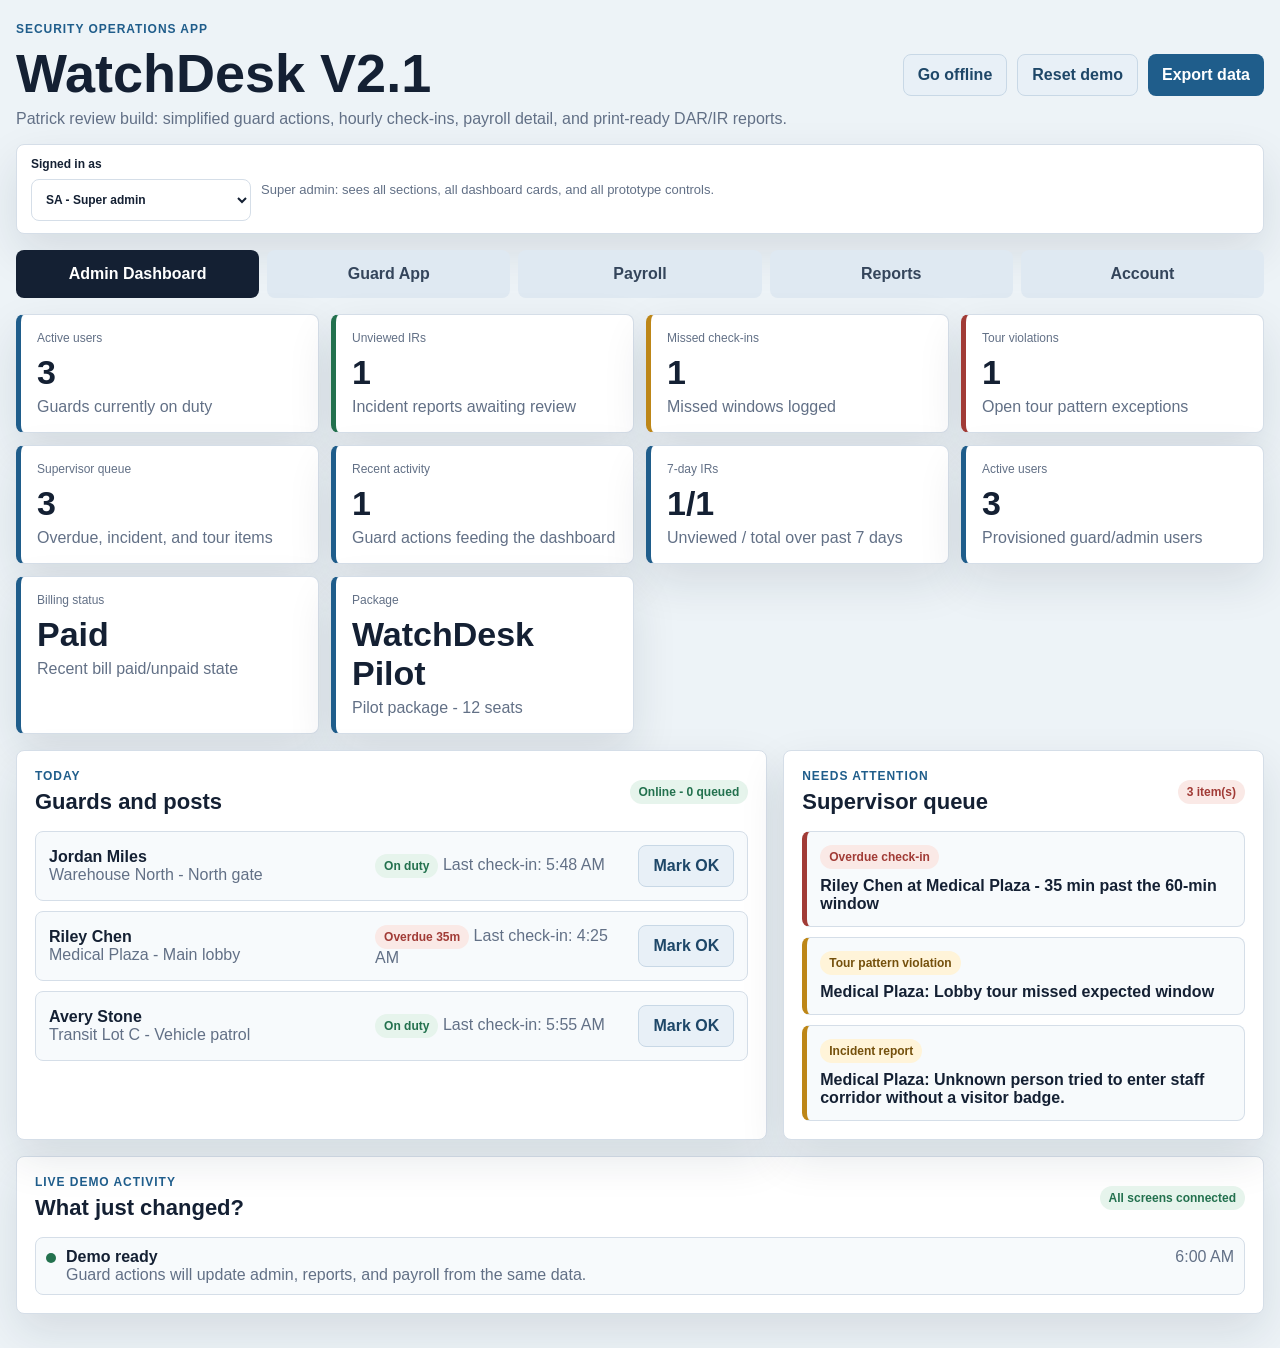
==== commit 182c42cb: "Prepare WatchDesk V2.1 review build" ====
--- a/index.html
+++ b/index.html
@@ -3,7 +3,7 @@
 <head>
   <meta charset="utf-8">
   <meta name="viewport" content="width=device-width, initial-scale=1">
-  <title>WatchDesk V2 - Security Operations</title>
+  <title>WatchDesk V2.1 - Patrick Review Ready</title>
   <style>
     :root {
       --bg: #edf3f7;
@@ -218,6 +218,59 @@
       background: #f1f5f9; color: var(--ink); font-size: 13px;
     }
 
+    .guard-actions {
+      display: grid;
+      grid-template-columns: 1fr;
+      gap: 10px;
+      margin-bottom: 12px;
+    }
+    .action-tile {
+      min-height: 78px;
+      border-radius: 8px;
+      background: #ffffff;
+      color: var(--ink);
+      border: 2px solid #d9e4ef;
+      padding: 14px;
+      text-align: left;
+      font-weight: 800;
+    }
+    .action-tile span {
+      display: block;
+      margin-top: 4px;
+      color: var(--muted);
+      font-size: 13px;
+      font-weight: 600;
+    }
+    .action-tile.primary-choice { background: #eaf3fb; border-color: #b7d2e8; }
+    .action-tile.warn-choice { background: #fff7e6; border-color: #efd087; }
+
+    .flow-panel {
+      display: none;
+      border-radius: 8px;
+      background: #ffffff;
+      color: var(--ink);
+      padding: 14px;
+      margin-bottom: 12px;
+    }
+    .flow-panel.active { display: block; }
+    .flow-panel .form { padding: 0; margin: 0; box-shadow: none; border: 0; }
+    .choice-grid {
+      display: grid;
+      grid-template-columns: repeat(2, minmax(0, 1fr));
+      gap: 10px;
+      margin-top: 12px;
+    }
+    .choice-card {
+      min-height: 92px;
+      border-radius: 8px;
+      padding: 14px;
+      font-size: 18px;
+      font-weight: 800;
+      color: #ffffff;
+    }
+    .choice-card.good-choice { background: var(--green); }
+    .choice-card.bad-choice { background: var(--red); }
+
     .big-check {
       width: 100%;
       min-height: 88px;
@@ -260,6 +313,8 @@
     }
     th { color: var(--muted); font-size: 12px; text-transform: uppercase; }
     tbody tr.locked { background: #f4f7fa; color: var(--muted); }
+    tbody tr.clickable { cursor: pointer; }
+    tbody tr.selected { outline: 2px solid var(--blue); outline-offset: -2px; background: #eef6fc; }
     .num { text-align: right; font-variant-numeric: tabular-nums; }
 
     .period-head {
@@ -279,6 +334,26 @@
     }
     .mini.ok { background: #e6f4ec; color: var(--green); border: 1px solid #bfe0cd; }
     .mini.no { background: #fae9e6; color: var(--red); border: 1px solid #e6c4c0; }
+
+    .detail-grid, .record-grid {
+      display: grid;
+      grid-template-columns: repeat(2, minmax(180px, 1fr));
+      gap: 10px;
+    }
+    .detail-cell, .record-cell {
+      border: 1px solid var(--line);
+      border-radius: 8px;
+      background: var(--soft);
+      padding: 10px;
+    }
+    .detail-cell span, .record-cell span {
+      display: block;
+      margin-bottom: 5px;
+      color: var(--muted);
+      font-size: 12px;
+      font-weight: 800;
+      text-transform: uppercase;
+    }
 
     .paper {
       min-height: 440px;
@@ -291,6 +366,27 @@
       display: flex; justify-content: space-between; gap: 12px;
       border-bottom: 2px solid var(--ink);
       margin-bottom: 14px; padding-bottom: 12px;
+    }
+    .paper h3 { margin-top: 18px; border-bottom: 1px solid var(--line); padding-bottom: 6px; }
+    .narrative {
+      min-height: 96px;
+      border: 1px solid var(--line);
+      border-radius: 8px;
+      padding: 12px;
+      background: #fbfdff;
+      white-space: pre-wrap;
+    }
+    .signature-row {
+      display: grid;
+      grid-template-columns: repeat(2, minmax(180px, 1fr));
+      gap: 18px;
+      margin-top: 22px;
+    }
+    .signature-line {
+      border-top: 2px solid var(--ink);
+      padding-top: 8px;
+      color: var(--muted);
+      font-size: 13px;
     }
 
     .empty {
@@ -354,6 +450,7 @@
         flex-direction: column;
       }
       .tabs, .metrics { grid-template-columns: 1fr; }
+      .choice-grid, .detail-grid, .record-grid, .signature-row { grid-template-columns: 1fr; }
       .primary, .secondary, .danger { width: 100%; }
     }
     @media print {
@@ -371,8 +468,8 @@
     <header class="topbar">
       <div>
         <p class="eyebrow">Security operations app</p>
-        <h1>WatchDesk V2</h1>
-        <p class="subhead">Shifts, hourly check-ins with overdue alerts, payroll approvals, and DAR/IR reports.</p>
+        <h1>WatchDesk V2.1</h1>
+        <p class="subhead">Patrick review build: simplified guard actions, hourly check-ins, payroll detail, and print-ready DAR/IR reports.</p>
       </div>
       <div class="top-actions">
         <button id="toggleOnline" class="secondary" type="button">Go offline</button>
@@ -446,40 +543,99 @@
               <div id="checkinWindows" class="checkin-windows"></div>
             </div>
 
+            <div id="guardActionHome" class="guard-actions">
+              <button class="action-tile primary-choice" type="button" data-guard-flow="dar">
+                Start DAR
+                <span>Daily activity report</span>
+              </button>
+              <button class="action-tile warn-choice" type="button" data-guard-flow="ir">
+                Start IR
+                <span>Incident report</span>
+              </button>
+              <button class="action-tile" type="button" data-guard-flow="checkin">
+                Hourly Check-In
+                <span>All normal or need supervisor</span>
+              </button>
+              <button class="action-tile" type="button" data-guard-flow="future">
+                Other / Future
+                <span>Reserved for tasks like keys, photos, or visitor logs</span>
+              </button>
+            </div>
+
             <button id="checkInNow" class="big-check" type="button">Check in: everything is normal</button>
 
-            <form id="entryForm" class="form">
-              <label>
-                Shift
-                <select id="shiftSelect"></select>
-              </label>
-              <label>
-                Report
-                <select id="reportType">
-                  <option value="DAR">DAR - Daily activity</option>
-                  <option value="IR">IR - Incident report</option>
-                </select>
-              </label>
-              <label>
-                Activity
-                <select id="entryType">
-                  <option value="normal">Tour complete, all normal</option>
-                  <option value="unusual">Something unusual</option>
-                  <option value="fire">Fire</option>
-                  <option value="suspect">Suspicious person</option>
-                  <option value="theft">Theft</option>
-                  <option value="manual">Other note</option>
-                </select>
-              </label>
-              <label>
-                Notes
-                <textarea id="entryNote" placeholder="Type the guard's note here."></textarea>
-              </label>
-              <div class="button-row">
-                <button id="cleanNote" class="secondary" type="button">Clean note</button>
-                <button class="primary" type="submit">Save note</button>
+            <div id="reportFlow" class="flow-panel">
+              <div class="panel-head">
+                <div>
+                  <p class="eyebrow">Report flow</p>
+                  <h2 id="reportFlowTitle">Start DAR</h2>
+                </div>
+                <button class="secondary" type="button" data-guard-flow="home">Back</button>
               </div>
-            </form>
+              <form id="entryForm" class="form">
+                <label>
+                  Shift
+                  <select id="shiftSelect"></select>
+                </label>
+                <label>
+                  Report
+                  <select id="reportType">
+                    <option value="DAR">DAR - Daily activity</option>
+                    <option value="IR">IR - Incident report</option>
+                  </select>
+                </label>
+                <label>
+                  Activity
+                  <select id="entryType">
+                    <option value="normal">Tour complete, all normal</option>
+                    <option value="unusual">Something unusual</option>
+                    <option value="fire">Fire</option>
+                    <option value="suspect">Suspicious person</option>
+                    <option value="theft">Theft</option>
+                    <option value="manual">Other note</option>
+                  </select>
+                </label>
+                <label>
+                  Notes
+                  <textarea id="entryNote" placeholder="Type the guard's note here."></textarea>
+                </label>
+                <div class="button-row">
+                  <button id="cleanNote" class="secondary" type="button">Clean note</button>
+                  <button class="primary" type="submit">Save note</button>
+                </div>
+              </form>
+            </div>
+
+            <div id="checkinFlow" class="flow-panel">
+              <div class="panel-head">
+                <div>
+                  <p class="eyebrow">Hourly check-in</p>
+                  <h2>Post status</h2>
+                </div>
+                <button class="secondary" type="button" data-guard-flow="home">Back</button>
+              </div>
+              <div class="detail-grid">
+                <div class="detail-cell"><span>Guard</span><strong id="checkinGuardName"></strong></div>
+                <div class="detail-cell"><span>Assigned site/location</span><strong id="checkinSite"></strong></div>
+                <div class="detail-cell"><span>Current time</span><strong id="checkinCurrentTime"></strong></div>
+                <div class="detail-cell"><span>Status</span><strong>Awaiting selection</strong></div>
+              </div>
+              <div class="choice-grid">
+                <button id="checkinAllNormal" class="choice-card good-choice" type="button">All normal</button>
+                <button id="checkinNeedSupervisor" class="choice-card bad-choice" type="button">Need supervisor</button>
+              </div>
+            </div>
+
+            <div id="futureFlow" class="flow-panel">
+              <div class="panel-head">
+                <div>
+                  <p class="eyebrow">Future workflow</p>
+                  <h2>Other / Future</h2>
+                </div>
+                <button class="secondary" type="button" data-guard-flow="home">Back</button>
+              </div>
+              <p class="muted">Placeholder for add-ons such as photo evidence, visitor logs, key control, or maintenance notes.</p>
+            </div>
 
             <button id="finishShift" class="danger" type="button">Finish selected shift</button>
           </section>
@@ -538,6 +694,7 @@
               <tbody id="payrollRows"></tbody>
             </table>
           </div>
+          <div id="payrollDetail" class="panel" style="margin-top:16px;"></div>
         </section>
       </section>
 
@@ -572,9 +729,9 @@
             <div class="panel-head">
               <div>
                 <p class="eyebrow">Printable record</p>
-                <h2>Report preview</h2>
+                <h2>Print / Save as PDF</h2>
               </div>
-              <button id="printReport" class="secondary" type="button">Print</button>
+              <button id="printReport" class="secondary" type="button">Print / Save as PDF</button>
             </div>
             <article id="reportPreview" class="paper"></article>
           </section>
@@ -595,8 +752,9 @@
       account: "Account"
     };
 
-    // Central role model. Future Supabase auth/RLS can map membership.role_slug
-    // to these same permissions and section policies.
+    // Future production integration: Supabase Auth can map the signed-in user's
+    // membership.role_slug to this same ROLES object, and row-level security
+    // policies can enforce each permission scope in Postgres.
     const ROLES = {
       UL: {
         label: "UL - Field guard",
@@ -722,12 +880,16 @@
       const shiftStart = now - 150 * MS_MIN; // started ~2.5h ago
       return {
         screen: "admin",
+        guardFlow: "home",
         online: true,
         role: "SA",
         selectedShiftId: "shift-1",
         selectedReportId: "entry-2",
+        selectedPayrollShiftId: "shift-1",
         queue: [],
         period: { id: "period-1", label: "Pay period - this week", status: "Open" },
+        // Future production integration: SaaS billing/package permissions
+        // should come from account/package tables instead of this demo object.
         account: {
           activationDate: "May 20, 2026",
           packageName: "WatchDesk Pilot",
@@ -763,6 +925,9 @@
         tourViolations: [
           { id: "tour-1", shiftId: "shift-2", label: "Lobby tour missed expected window", at: now - 70 * MS_MIN, status: "Open" }
         ],
+        supervisorRequests: [],
+        // Future production integration: these arrays become Postgres tables
+        // such as guards, shifts, checkins, reports, payroll_rows, and events.
         entries: [
           { id: "entry-1", shiftId: "shift-1", reportType: "DAR", type: "normal", note: "North entrance, loading dock, and camera room checked. All normal.", time: "9:00 AM", incident: false, finalized: false, createdAt: now - 90 * MS_MIN, viewedAt: now - 80 * MS_MIN },
           { id: "entry-2", shiftId: "shift-2", reportType: "IR", type: "suspect", note: "Unknown person tried to enter staff corridor without a visitor badge.", time: "8:39 AM", incident: true, finalized: false, createdAt: now - 75 * MS_MIN, viewedAt: null },
@@ -915,7 +1080,12 @@
         saveState();
         render();
       });
+      document.querySelectorAll("[data-guard-flow]").forEach((button) => {
+        button.addEventListener("click", () => setGuardFlow(button.dataset.guardFlow));
+      });
       $("checkInNow").addEventListener("click", checkInNow);
+      $("checkinAllNormal").addEventListener("click", () => saveHourlyCheckIn(false));
+      $("checkinNeedSupervisor").addEventListener("click", () => saveHourlyCheckIn(true));
       $("entryForm").addEventListener("submit", saveEntry);
       $("cleanNote").addEventListener("click", cleanNote);
       $("finishShift").addEventListener("click", finishShift);
@@ -923,6 +1093,8 @@
       $("closePeriod").addEventListener("click", closePeriod);
       $("exportPayroll").addEventListener("click", exportPayrollCsv);
       $("finalizeReport").addEventListener("click", finalizeSelectedReport);
+      // Future production integration: replace window.print() with a PDF export
+      // service when official DAR/IR storage and delivery are required.
       $("printReport").addEventListener("click", () => window.print());
     }
 
@@ -941,7 +1113,10 @@
         };
         if (!saved.activityLog) saved.activityLog = structuredClone(starter.activityLog || []);
         if (!saved.tourViolations) saved.tourViolations = structuredClone(starter.tourViolations || []);
+        if (!saved.supervisorRequests) saved.supervisorRequests = structuredClone(starter.supervisorRequests || []);
         if (!Array.isArray(saved.queue)) saved.queue = [];
+        if (!saved.guardFlow) saved.guardFlow = "home";
+        if (!saved.selectedPayrollShiftId) saved.selectedPayrollShiftId = saved.selectedShiftId || starter.selectedPayrollShiftId;
         if (!ROLES[saved.role].sections.includes(saved.screen)) saved.screen = ROLES[saved.role].defaultSection;
         saved.entries = (saved.entries || []).map((entry, index) => ({
           ...entry,
@@ -1052,6 +1227,10 @@
           const shift = getShift(item.shiftId);
           return { cls: "warnline", tone: "warn", type: "Tour pattern violation", detail: `${shift.site}: ${item.label}` };
         }),
+        ...state.supervisorRequests.filter((item) => item.status !== "Closed").map((item) => {
+          const shift = getShift(item.shiftId);
+          return { cls: "alert", tone: "bad", type: "Supervisor requested", detail: `${getGuard(shift.guardId).name} at ${shift.site}: ${item.note}` };
+        }),
         ...state.entries.filter((entry) => entry.incident && !entry.finalized).map((entry) => {
           const shift = getShift(entry.shiftId);
           return { cls: "warnline", tone: "warn", type: "Incident report", detail: `${shift.site}: ${entry.note}` };
@@ -1086,6 +1265,8 @@
       const shift = getShift(state.selectedShiftId);
       const guard = getGuard(shift.guardId);
       const cs = checkinState(shift);
+      const ulMode = state.role === "UL";
+      const flow = ulMode ? (state.guardFlow || "home") : "report";
 
       $("phoneBadge").textContent = state.online ? "Online" : "Offline";
       $("phoneBadge").className = `pill ${state.online ? "good" : "warn"}`;
@@ -1107,6 +1288,17 @@
         else if (cs.kind === "due") { btn.classList.add("due"); btn.textContent = `Check in - due in ${cs.minutesLeft} min`; }
         else { btn.textContent = `Check in: everything is normal (next in ${cs.minutesLeft} min)`; }
       }
+      btn.style.display = ulMode ? "none" : "block";
+
+      $("guardActionHome").style.display = ulMode && flow === "home" ? "grid" : "none";
+      $("reportFlow").classList.toggle("active", !ulMode || flow === "dar" || flow === "ir");
+      $("checkinFlow").classList.toggle("active", ulMode && flow === "checkin");
+      $("futureFlow").classList.toggle("active", ulMode && flow === "future");
+      $("finishShift").style.display = ulMode && flow === "home" ? "block" : (ulMode ? "none" : "block");
+      $("reportFlowTitle").textContent = $("reportType").value === "IR" ? "Start IR" : "Start DAR";
+      $("checkinGuardName").textContent = guard.name;
+      $("checkinSite").textContent = `${shift.site} - ${shift.post}`;
+      $("checkinCurrentTime").textContent = fullDateTime(Date.now());
 
       // Recent check-in windows for this shift.
       const windows = state.checkins
@@ -1119,12 +1311,12 @@
         return `<div class="win"><span>${esc(clock(c.expectedAt))} window</span><span class="tag ${tone}">${esc(c.status)} ${esc(when)}</span></div>`;
       }).join("") : `<div class="muted" style="font-size:13px;">No check-in windows yet.</div>`;
 
-      const entries = state.entries.filter((entry) => entry.shiftId === shift.id).slice().reverse();
+      const entries = guardTimelineItems(shift).slice().reverse();
       $("guardTimeline").innerHTML = entries.length ? entries.map((entry) => `
         <article class="card">
-          <span class="tag ${entry.incident ? "bad" : "good"}">${entry.incident ? "Incident" : entry.reportType}</span>
-          <strong>${esc(labelFor(entry.type))}</strong>
-          <div class="muted">${esc(entry.time)} - ${entry.finalized ? "Finalized" : "Draft"}</div>
+          <span class="tag ${entry.tone}">${esc(entry.badge)}</span>
+          <strong>${esc(entry.title)}</strong>
+          <div class="muted">${esc(entry.time)} - ${esc(entry.status)}</div>
           <p>${esc(entry.note)}</p>
         </article>
       `).join("") : `<div class="empty">No notes saved for this shift yet.</div>`;
@@ -1143,6 +1335,9 @@
         rows = [];
       } else if (permission.canViewPayroll === "own" && permission.guardId) {
         rows = rows.filter((r) => getShift(r.shiftId).guardId === permission.guardId);
+      }
+      if (rows.length && !rows.some((row) => row.shiftId === state.selectedPayrollShiftId)) {
+        state.selectedPayrollShiftId = rows[0].shiftId;
       }
 
       let totReg = 0, totOt = 0, totIncidents = 0, totPay = 0;
@@ -1160,12 +1355,17 @@
         const canAct = permission.canApprovePayroll && !row.locked && period.status !== "Closed";
         const actions = canAct ? `
           <div class="row-actions">
+            <button class="mini" type="button" data-detail-button="${esc(shift.id)}">Details</button>
             <button class="mini ok" type="button" data-approve="${esc(shift.id)}">Approve</button>
             <button class="mini no" type="button" data-reject="${esc(shift.id)}">Reject</button>
-          </div>` : `<span class="muted" style="font-size:12px;">${row.locked ? "Locked" : "View only"}</span>`;
+          </div>` : `
+          <div class="row-actions">
+            <button class="mini" type="button" data-detail-button="${esc(shift.id)}">Details</button>
+            <span class="muted" style="font-size:12px;">${row.locked ? "Locked" : "View only"}</span>
+          </div>`;
 
         return `
-          <tr class="${row.locked ? "locked" : ""}">
+          <tr class="${row.locked ? "locked" : ""} ${row.shiftId === state.selectedPayrollShiftId ? "selected" : ""} clickable" data-payroll-detail="${esc(shift.id)}">
             <td>${esc(guard.name)}<br><span class="muted">${esc(guard.employee)} - $${guard.rate.toFixed(2)}/hr</span></td>
             <td>${esc(shift.site)}</td>
             <td>${esc(shift.start)}-${esc(shift.end)}</td>
@@ -1187,14 +1387,71 @@
         <div><strong>$${totPay.toFixed(2)}</strong>Est. gross pay</div>
       `;
 
-      document.querySelectorAll("[data-approve]").forEach((b) => b.addEventListener("click", () => setRowStatus(b.dataset.approve, "Approved")));
-      document.querySelectorAll("[data-reject]").forEach((b) => b.addEventListener("click", () => setRowStatus(b.dataset.reject, "Rejected")));
+      document.querySelectorAll("[data-payroll-detail]").forEach((row) => {
+        row.addEventListener("click", () => {
+          state.selectedPayrollShiftId = row.dataset.payrollDetail;
+          saveState();
+          renderPayroll(role);
+        });
+      });
+      document.querySelectorAll("[data-detail-button]").forEach((b) => b.addEventListener("click", (event) => {
+        event.stopPropagation();
+        state.selectedPayrollShiftId = b.dataset.detailButton;
+        saveState();
+        renderPayroll(role);
+      }));
+      document.querySelectorAll("[data-approve]").forEach((b) => b.addEventListener("click", (event) => {
+        event.stopPropagation();
+        setRowStatus(b.dataset.approve, "Approved");
+      }));
+      document.querySelectorAll("[data-reject]").forEach((b) => b.addEventListener("click", (event) => {
+        event.stopPropagation();
+        setRowStatus(b.dataset.reject, "Rejected");
+      }));
 
       // Top-bar payroll controls respect role + period lock.
       const locked = period.status === "Closed";
       $("approveReady").disabled = !permission.canApprovePayroll || locked;
       $("closePeriod").disabled = !permission.canClosePeriod || locked;
       $("closePeriod").textContent = locked ? "Period closed" : "Close period";
+      renderPayrollDetail(rows);
+    }
+
+    function renderPayrollDetail(rows) {
+      const target = $("payrollDetail");
+      if (!target) return;
+      const row = rows.find((item) => item.shiftId === state.selectedPayrollShiftId) || rows[0];
+      if (!row) {
+        target.innerHTML = `<div class="empty">Select a payroll row to see officer-level detail.</div>`;
+        return;
+      }
+      const shift = getShift(row.shiftId);
+      const guard = getGuard(shift.guardId);
+      const incidents = state.entries.filter((entry) => entry.shiftId === shift.id && entry.incident).length;
+      const { reg, ot } = effectiveHours(row, shift);
+      const total = reg + ot;
+      target.innerHTML = `
+        <div class="panel-head">
+          <div>
+            <p class="eyebrow">Officer payroll detail</p>
+            <h2>${esc(guard.name)}</h2>
+          </div>
+          <span class="tag ${row.status === "Approved" ? "good" : row.status === "Review" || row.status === "Rejected" ? "bad" : "warn"}">${esc(row.status)}</span>
+        </div>
+        <div class="detail-grid">
+          ${detailCell("Guard name", guard.name)}
+          ${detailCell("Employee ID", guard.employee)}
+          ${detailCell("Site", shift.site)}
+          ${detailCell("Dates worked", formatDate(shift.startedAt))}
+          ${detailCell("Time in", clock(shift.startedAt))}
+          ${detailCell("Time out", shift.finished ? clock(shift.lastCheckIn) : "Active shift")}
+          ${detailCell("Regular hours", reg.toFixed(2))}
+          ${detailCell("Holiday hours", "0.00 placeholder")}
+          ${detailCell("Total hours", total.toFixed(2))}
+          ${detailCell("Incidents", incidents)}
+          ${detailCell("Approval status", row.status)}
+        </div>
+      `;
     }
 
     function renderReports(role) {
@@ -1241,17 +1498,29 @@
       $("reportPreview").innerHTML = `
         <header>
           <div>
-            <p class="eyebrow">${esc(selected.reportType)} report</p>
-            <h2>${esc(labelFor(selected.type))}</h2>
+            <p class="eyebrow">Official ${esc(selected.reportType)} record</p>
+            <h2>${esc(selected.reportType)} - ${esc(labelFor(selected.type))}</h2>
           </div>
-          <div class="muted">${esc(selected.time)}<br>${selected.finalized ? "Finalized and locked" : "Draft"}</div>
+          <div class="muted">Print / Save as PDF<br>${selected.finalized ? "Finalized and locked" : "Draft"}</div>
         </header>
-        <p><strong>Guard:</strong> ${esc(guard.name)} (${esc(guard.employee)})</p>
-        <p><strong>Site:</strong> ${esc(shift.site)} - ${esc(shift.post)}</p>
-        <p><strong>Shift:</strong> ${esc(shift.start)} to ${esc(shift.end)}</p>
-        <p><strong>Report type:</strong> ${esc(selected.reportType)}</p>
-        <p><strong>Notes:</strong></p>
-        <p>${esc(selected.note)}</p>
+        <div class="record-grid">
+          ${recordCell("Report type", selected.reportType)}
+          ${recordCell("Status", selected.finalized ? "Finalized and locked" : "Draft")}
+          ${recordCell("Guard", guard.name)}
+          ${recordCell("Employee ID", guard.employee)}
+          ${recordCell("Site", `${shift.site} - ${shift.post}`)}
+          ${recordCell("Shift", `${shift.start} to ${shift.end}`)}
+          ${recordCell("Date/time", fullDateTime(selected.createdAt || Date.now()))}
+          ${recordCell("Activity", labelFor(selected.type))}
+        </div>
+        <h3>Notes / Narrative</h3>
+        <div class="narrative">${esc(selected.note)}</div>
+        <h3>Supervisor Review</h3>
+        <div class="narrative">Supervisor review placeholder: pending review, notes, corrective action, or client notification.</div>
+        <div class="signature-row">
+          <div class="signature-line">Guard signature / date</div>
+          <div class="signature-line">Supervisor signature / date</div>
+        </div>
       `;
     }
 
@@ -1345,7 +1614,8 @@
       return [
         ...state.shifts.filter((shift) => !shift.finished && checkinState(shift).kind === "overdue"),
         ...state.entries.filter((entry) => entry.incident && !entry.finalized),
-        ...state.tourViolations.filter((item) => item.status !== "Closed")
+        ...state.tourViolations.filter((item) => item.status !== "Closed"),
+        ...state.supervisorRequests.filter((item) => item.status !== "Closed")
       ];
     }
 
@@ -1362,20 +1632,102 @@
       return Date.now() - ts <= 7 * 24 * 60 * MS_MIN;
     }
 
+    function guardTimelineItems(shift) {
+      const reportItems = state.entries
+        .filter((entry) => entry.shiftId === shift.id)
+        .map((entry) => ({
+          at: entry.createdAt || Date.now(),
+          badge: entry.incident ? "Incident" : entry.reportType,
+          tone: entry.incident ? "bad" : "good",
+          title: labelFor(entry.type),
+          time: entry.time,
+          status: entry.finalized ? "Finalized" : "Draft",
+          note: entry.note
+        }));
+      const checkinItems = state.checkins
+        .filter((item) => item.shiftId === shift.id && item.receivedAt)
+        .map((item) => ({
+          at: item.receivedAt,
+          badge: item.needsSupervisor ? "Supervisor requested" : "Check-in",
+          tone: item.needsSupervisor ? "bad" : "good",
+          title: item.needsSupervisor ? "Hourly check-in: need supervisor" : "Hourly check-in: all normal",
+          time: clock(item.receivedAt),
+          status: item.status,
+          note: item.note || (item.needsSupervisor ? "Guard requested supervisor follow-up." : "All normal.")
+        }));
+      return [...reportItems, ...checkinItems].sort((a, b) => a.at - b.at);
+    }
+
     // ---- Actions -----------------------------------------------------------
+    function setGuardFlow(flow) {
+      state.guardFlow = flow || "home";
+      if (flow === "dar") {
+        $("reportType").value = "DAR";
+        $("entryType").value = "normal";
+      }
+      if (flow === "ir") {
+        $("reportType").value = "IR";
+        $("entryType").value = "suspect";
+      }
+      saveState();
+      render();
+    }
+
     function checkInNow() {
       if (!currentRole().permissions.canUseGuardApp) { alert("This role cannot use guard actions."); return; }
       const shift = getShift(state.selectedShiftId);
       if (shift.finished) return;
+      createCheckIn(shift, false);
+      saveState();
+      render();
+    }
+
+    function saveHourlyCheckIn(needsSupervisor) {
+      if (!currentRole().permissions.canUseGuardApp) { alert("This role cannot use guard actions."); return; }
+      const shift = getShift(state.selectedShiftId);
+      if (shift.finished) return;
+      createCheckIn(shift, needsSupervisor);
+      state.guardFlow = "home";
+      saveState();
+      render();
+    }
+
+    function createCheckIn(shift, needsSupervisor) {
       const policy = shift.policyMinutes || 60;
       const expectedWindow = shift.lastCheckIn + policy * MS_MIN;
       shift.status = "On duty";
       shift.lastCheckIn = Date.now();
-      state.checkins.push({ id: crypto.randomUUID(), shiftId: shift.id, expectedAt: expectedWindow, receivedAt: Date.now(), status: "Received" });
+      const checkin = {
+        id: crypto.randomUUID(),
+        shiftId: shift.id,
+        expectedAt: expectedWindow,
+        receivedAt: Date.now(),
+        status: "Received",
+        needsSupervisor,
+        note: needsSupervisor ? "Supervisor requested from hourly check-in." : "All normal."
+      };
+      state.checkins.push(checkin);
+      if (needsSupervisor) {
+        state.supervisorRequests.unshift({
+          id: crypto.randomUUID(),
+          shiftId: shift.id,
+          checkinId: checkin.id,
+          note: "Supervisor requested from hourly check-in.",
+          at: checkin.receivedAt,
+          status: "Open"
+        });
+        const payroll = state.payroll.find((row) => row.shiftId === shift.id);
+        if (payroll && !payroll.locked && payroll.status !== "Approved") payroll.status = "Review";
+      }
       queueAction("check-in saved", shift.id);
-      recordActivity("Guard check-in received", `${getGuard(shift.guardId).name} checked in at ${shift.site}. Admin status and payroll check-in count updated.`);
-      saveState();
-      render();
+      // Future production integration: notifications can send supervisor-request
+      // alerts by SMS, push, email, or in-app inbox from this event.
+      recordActivity(
+        needsSupervisor ? "Supervisor requested" : "Guard check-in received",
+        needsSupervisor
+          ? `${getGuard(shift.guardId).name} requested supervisor help at ${shift.site}. Supervisor queue updated.`
+          : `${getGuard(shift.guardId).name} checked in at ${shift.site}. Admin status and payroll check-in count updated.`
+      );
     }
 
     function markShiftOk(shiftId) {
@@ -1434,6 +1786,7 @@
         `${getGuard(shift.guardId).name} added "${labelFor(entry.type)}" at ${shift.site}. Reports updated${entry.incident ? " and payroll moved to review." : "."}`
       );
       $("entryNote").value = "";
+      if (state.role === "UL") state.guardFlow = "home";
       saveState();
       render();
     }
@@ -1553,6 +1906,14 @@
     function getGuard(id) { return state.guards.find((guard) => guard.id === id) || state.guards[0]; }
     function getShift(id) { return state.shifts.find((shift) => shift.id === id) || state.shifts[0]; }
 
+    function detailCell(label, value) {
+      return `<div class="detail-cell"><span>${esc(label)}</span><strong>${esc(value)}</strong></div>`;
+    }
+
+    function recordCell(label, value) {
+      return `<div class="record-cell"><span>${esc(label)}</span><strong>${esc(value)}</strong></div>`;
+    }
+
     function labelFor(type) {
       return {
         normal: "Tour complete, all normal",
@@ -1567,6 +1928,14 @@
     function nowTime() {
       return new Date().toLocaleTimeString([], { hour: "numeric", minute: "2-digit" });
     }
+    function formatDate(ts) {
+      if (!ts) return "-";
+      return new Date(ts).toLocaleDateString([], { month: "short", day: "numeric", year: "numeric" });
+    }
+    function fullDateTime(ts) {
+      if (!ts) return "-";
+      return `${formatDate(ts)} ${clock(ts)}`;
+    }
     function clock(ts) {
       if (!ts) return "-";
       return new Date(ts).toLocaleTimeString([], { hour: "numeric", minute: "2-digit" });
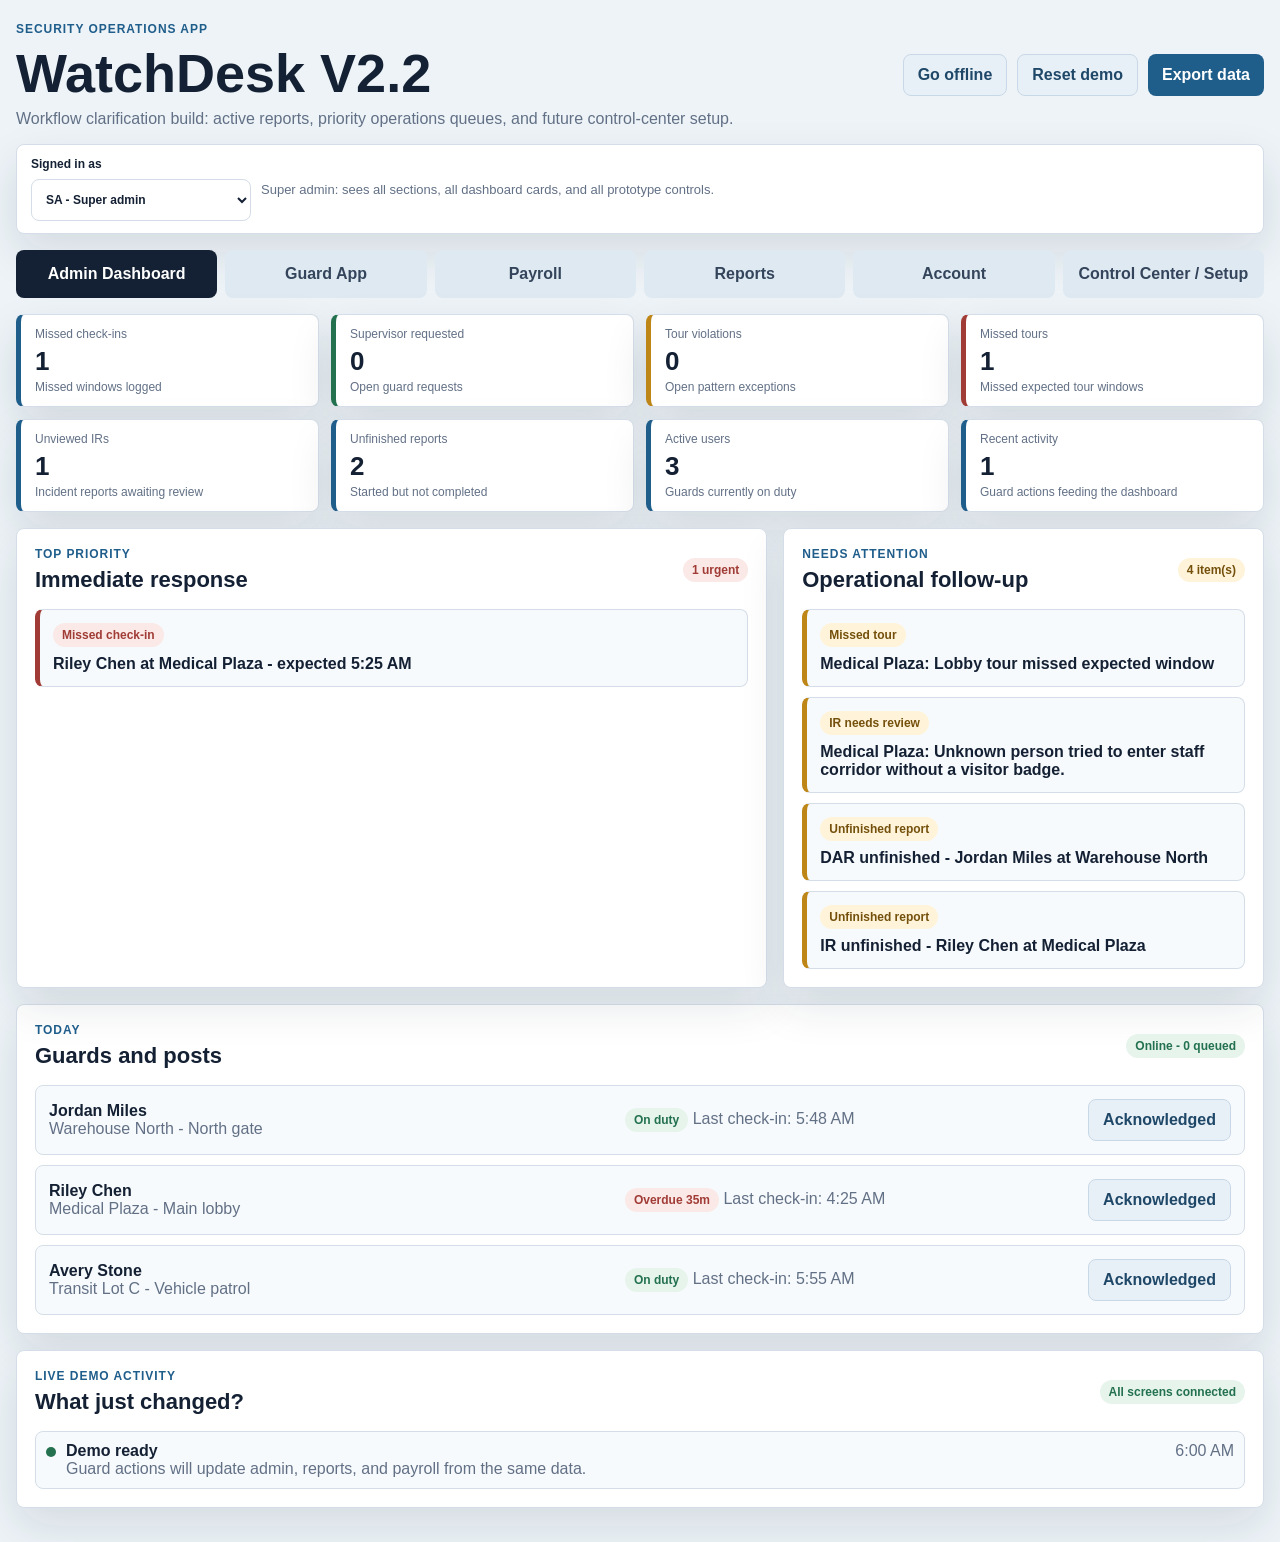
==== commit c5809255: "Build WatchDesk V2.2 workflow clarification" ====
--- a/index.html
+++ b/index.html
@@ -3,7 +3,7 @@
 <head>
   <meta charset="utf-8">
   <meta name="viewport" content="width=device-width, initial-scale=1">
-  <title>WatchDesk V2.1 - Patrick Review Ready</title>
+  <title>WatchDesk V2.2 - Workflow Clarification Pass</title>
   <style>
     :root {
       --bg: #edf3f7;
@@ -134,15 +134,20 @@
     }
 
     .metric {
-      min-height: 112px;
-      padding: 16px;
+      min-height: 86px;
+      padding: 12px 14px;
       border-left: 5px solid var(--blue);
+      color: var(--ink);
+      text-align: left;
+      cursor: pointer;
     }
     .metric:nth-child(2) { border-left-color: var(--green); }
     .metric:nth-child(3) { border-left-color: var(--gold); }
     .metric:nth-child(4) { border-left-color: var(--red); }
     .metric span { display: block; color: var(--muted); font-size: 12px; }
-    .metric strong { display: block; margin: 8px 0 6px; font-size: 34px; }
+    .metric strong { display: block; margin: 5px 0 3px; font-size: 26px; }
+    .metric:hover { background: #f3f8fc; }
+    .metric .muted { font-size: 12px; }
 
     .grid { display: grid; gap: 16px; }
     .two { grid-template-columns: minmax(0, 1.25fr) minmax(320px, 0.8fr); }
@@ -244,6 +249,25 @@
     .action-tile.primary-choice { background: #eaf3fb; border-color: #b7d2e8; }
     .action-tile.warn-choice { background: #fff7e6; border-color: #efd087; }
 
+    .active-report-list {
+      display: grid;
+      gap: 10px;
+      margin-bottom: 12px;
+    }
+    .active-report-card {
+      display: grid;
+      gap: 8px;
+      border: 1px solid #b9cfe0;
+      border-left: 5px solid var(--blue);
+      border-radius: 8px;
+      background: #f8fbfd;
+      color: var(--ink);
+      padding: 12px;
+    }
+    .active-report-card.ir { border-left-color: var(--gold); }
+    .active-report-card p { margin-bottom: 0; }
+    .active-report-actions { display: flex; gap: 8px; flex-wrap: wrap; }
+
     .flow-panel {
       display: none;
       border-radius: 8px;
@@ -388,6 +412,20 @@
       color: var(--muted);
       font-size: 13px;
     }
+
+    .setup-grid {
+      display: grid;
+      grid-template-columns: repeat(4, minmax(160px, 1fr));
+      gap: 12px;
+    }
+    .setup-item {
+      min-height: 110px;
+      border: 1px solid var(--line);
+      border-radius: 8px;
+      background: var(--soft);
+      padding: 14px;
+    }
+    .setup-item strong { display: block; margin-bottom: 7px; }
 
     .empty {
       border: 1px dashed var(--line);
@@ -450,7 +488,7 @@
         flex-direction: column;
       }
       .tabs, .metrics { grid-template-columns: 1fr; }
-      .choice-grid, .detail-grid, .record-grid, .signature-row { grid-template-columns: 1fr; }
+      .choice-grid, .detail-grid, .record-grid, .signature-row, .setup-grid { grid-template-columns: 1fr; }
       .primary, .secondary, .danger { width: 100%; }
     }
     @media print {
@@ -468,8 +506,8 @@
     <header class="topbar">
       <div>
         <p class="eyebrow">Security operations app</p>
-        <h1>WatchDesk V2.1</h1>
-        <p class="subhead">Patrick review build: simplified guard actions, hourly check-ins, payroll detail, and print-ready DAR/IR reports.</p>
+        <h1>WatchDesk V2.2</h1>
+        <p class="subhead">Workflow clarification build: active reports, priority operations queues, and future control-center setup.</p>
       </div>
       <div class="top-actions">
         <button id="toggleOnline" class="secondary" type="button">Go offline</button>
@@ -496,25 +534,36 @@
           <section class="panel">
             <div class="panel-head">
               <div>
-                <p class="eyebrow">Today</p>
-                <h2>Guards and posts</h2>
+                <p class="eyebrow">Top priority</p>
+                <h2>Immediate response</h2>
               </div>
-              <span id="syncBadge" class="pill"></span>
+              <span id="topPriorityBadge" class="pill"></span>
             </div>
-            <div id="shiftBoard" class="stack"></div>
+            <div id="topPriorityList" class="stack"></div>
           </section>
 
           <section class="panel">
             <div class="panel-head">
               <div>
                 <p class="eyebrow">Needs attention</p>
-                <h2>Supervisor queue</h2>
+                <h2>Operational follow-up</h2>
               </div>
               <span id="overdueBadge" class="pill"></span>
             </div>
             <div id="attentionList" class="stack"></div>
           </section>
         </div>
+
+        <section class="panel live-feed" id="shiftBoardPanel">
+          <div class="panel-head">
+            <div>
+              <p class="eyebrow">Today</p>
+              <h2>Guards and posts</h2>
+            </div>
+            <span id="syncBadge" class="pill"></span>
+          </div>
+          <div id="shiftBoard" class="stack"></div>
+        </section>
 
         <section class="panel live-feed">
           <div class="panel-head">
@@ -544,12 +593,12 @@
             </div>
 
             <div id="guardActionHome" class="guard-actions">
-              <button class="action-tile primary-choice" type="button" data-guard-flow="dar">
-                Start DAR
+              <button id="darActionButton" class="action-tile primary-choice" type="button" data-guard-flow="dar">
+                <strong id="darActionLabel">Start DAR</strong>
                 <span>Daily activity report</span>
               </button>
-              <button class="action-tile warn-choice" type="button" data-guard-flow="ir">
-                Start IR
+              <button id="irActionButton" class="action-tile warn-choice" type="button" data-guard-flow="ir">
+                <strong id="irActionLabel">Start IR</strong>
                 <span>Incident report</span>
               </button>
               <button class="action-tile" type="button" data-guard-flow="checkin">
@@ -561,6 +610,8 @@
                 <span>Reserved for tasks like keys, photos, or visitor logs</span>
               </button>
             </div>
+
+            <div id="activeReports" class="active-report-list"></div>
 
             <button id="checkInNow" class="big-check" type="button">Check in: everything is normal</button>
 
@@ -712,6 +763,19 @@
         </section>
       </section>
 
+      <section id="controlScreen" class="screen">
+        <section class="panel">
+          <div class="panel-head">
+            <div>
+              <p class="eyebrow">Control Center / Setup</p>
+              <h2>Organization configuration</h2>
+            </div>
+            <span class="pill warn">Production placeholder</span>
+          </div>
+          <div id="controlCenterGrid" class="setup-grid"></div>
+        </section>
+      </section>
+
       <section id="reportsScreen" class="screen">
         <div class="grid two">
           <section class="panel">
@@ -749,7 +813,8 @@
       guard: "Guard App",
       payroll: "Payroll",
       reports: "Reports",
-      account: "Account"
+      account: "Account",
+      control: "Control Center / Setup"
     };
 
     // Future production integration: Supabase Auth can map the signed-in user's
@@ -772,7 +837,8 @@
           canApprovePayroll: false,
           canClosePeriod: false,
           canManageBilling: false,
-          canViewAllReports: false
+          canViewAllReports: false,
+          canManageSetup: false
         }
       },
       CFSL: {
@@ -780,7 +846,7 @@
         description: "Site supervisor: monitors guards, missed check-ins, unviewed incidents, tour violations, and supervisor queue items.",
         defaultSection: "admin",
         sections: ["admin", "guard", "reports"],
-        dashboardCards: ["unviewedIRs", "missedCheckins", "tourViolations", "supervisorQueue", "recentActivity"],
+        dashboardCards: ["missedCheckins", "supervisorRequests", "tourViolations", "missedTours", "unviewedIRs", "unfinishedReports"],
         permissions: {
           scope: "site",
           canUseGuardApp: true,
@@ -790,15 +856,16 @@
           canApprovePayroll: false,
           canClosePeriod: false,
           canManageBilling: false,
-          canViewAllReports: false
+          canViewAllReports: false,
+          canManageSetup: false
         }
       },
       CML: {
         label: "CML - Operations manager",
         description: "Operations manager: reviews operations metrics, incident flow, missed check-ins, tour violations, payroll, and reports.",
         defaultSection: "admin",
-        sections: ["admin", "payroll", "reports"],
-        dashboardCards: ["unviewedIRs", "missedCheckins", "tourViolations", "supervisorQueue", "recentActivity"],
+        sections: ["admin", "payroll", "reports", "control"],
+        dashboardCards: ["missedCheckins", "supervisorRequests", "tourViolations", "missedTours", "unviewedIRs", "unfinishedReports"],
         permissions: {
           scope: "organization",
           canUseGuardApp: false,
@@ -808,14 +875,15 @@
           canApprovePayroll: true,
           canClosePeriod: false,
           canManageBilling: false,
-          canViewAllReports: true
+          canViewAllReports: true,
+          canManageSetup: true
         }
       },
       CAL: {
         label: "CAL - Client account lead",
         description: "Client account lead: sees high-level account health, active users, IR trends, tour violations, and missed check-ins.",
         defaultSection: "admin",
-        sections: ["admin", "payroll", "reports"],
+        sections: ["admin", "payroll", "reports", "control"],
         dashboardCards: ["activeUsers", "irSevenDays", "tourViolationsSevenDays", "missedCheckinsSevenDays"],
         permissions: {
           scope: "client_account",
@@ -826,14 +894,15 @@
           canApprovePayroll: true,
           canClosePeriod: false,
           canManageBilling: false,
-          canViewAllReports: true
+          canViewAllReports: true,
+          canManageSetup: true
         }
       },
       ARUL: {
         label: "ARUL - Account/billing user",
         description: "Account/billing user: sees account status, activation date, locations, billing history, paid/unpaid state, and package placeholders.",
         defaultSection: "account",
-        sections: ["account"],
+        sections: ["account", "control"],
         dashboardCards: ["accountActiveUsers", "activationDate", "locations", "billingStatus", "packageStatus"],
         permissions: {
           scope: "account_billing",
@@ -844,15 +913,16 @@
           canApprovePayroll: false,
           canClosePeriod: false,
           canManageBilling: true,
-          canViewAllReports: false
+          canViewAllReports: false,
+          canManageSetup: true
         }
       },
       SA: {
         label: "SA - Super admin",
         description: "Super admin: sees all sections, all dashboard cards, and all prototype controls.",
         defaultSection: "admin",
-        sections: ["admin", "guard", "payroll", "reports", "account"],
-        dashboardCards: ["activeUsers", "unviewedIRs", "missedCheckins", "tourViolations", "supervisorQueue", "recentActivity", "irSevenDays", "accountActiveUsers", "billingStatus", "packageStatus"],
+        sections: ["admin", "guard", "payroll", "reports", "account", "control"],
+        dashboardCards: ["missedCheckins", "supervisorRequests", "tourViolations", "missedTours", "unviewedIRs", "unfinishedReports", "activeUsers", "recentActivity"],
         permissions: {
           scope: "platform",
           canUseGuardApp: true,
@@ -862,7 +932,8 @@
           canApprovePayroll: true,
           canClosePeriod: true,
           canManageBilling: true,
-          canViewAllReports: true
+          canViewAllReports: true,
+          canManageSetup: true
         }
       }
     };
@@ -885,6 +956,7 @@
         role: "SA",
         selectedShiftId: "shift-1",
         selectedReportId: "entry-2",
+        editingReportId: null,
         selectedPayrollShiftId: "shift-1",
         queue: [],
         period: { id: "period-1", label: "Pay period - this week", status: "Open" },
@@ -949,6 +1021,10 @@
       hydrateRoleSelect();
       bindEvents();
       hydrateShiftSelect();
+      if (state.role === "UL") {
+        state.guardFlow = "home";
+        state.editingReportId = null;
+      }
       render();
       // Live clock: re-evaluate overdue status and countdowns every 15s.
       setInterval(tick, 15000);
@@ -1037,6 +1113,10 @@
         const button = event.target.closest("[data-screen]");
         if (!button) return;
         state.screen = button.dataset.screen;
+        if (state.role === "UL" && state.screen === "guard") {
+          state.guardFlow = "home";
+          state.editingReportId = null;
+        }
         saveState();
         render();
       });
@@ -1049,6 +1129,10 @@
         if (r.permissions.guardId) {
           const sh = state.shifts.find((s) => s.guardId === r.permissions.guardId);
           if (sh) state.selectedShiftId = sh.id;
+        }
+        if (state.role === "UL") {
+          state.guardFlow = "home";
+          state.editingReportId = null;
         }
         saveState();
         hydrateShiftSelect();
@@ -1077,11 +1161,27 @@
       $("exportJson").addEventListener("click", () => download("watchdesk-v2-data.json", JSON.stringify(state, null, 2), "application/json"));
       $("shiftSelect").addEventListener("change", () => {
         state.selectedShiftId = $("shiftSelect").value;
+        state.editingReportId = null;
+        if (state.role === "UL") state.guardFlow = "home";
         saveState();
         render();
       });
       document.querySelectorAll("[data-guard-flow]").forEach((button) => {
         button.addEventListener("click", () => setGuardFlow(button.dataset.guardFlow));
+      });
+      $("activeReports").addEventListener("click", (event) => {
+        const continueButton = event.target.closest("[data-continue-report]");
+        const finalizeButton = event.target.closest("[data-finalize-active]");
+        if (continueButton) continueReport(continueButton.dataset.continueReport);
+        if (finalizeButton) finalizeReportById(finalizeButton.dataset.finalizeActive);
+      });
+      $("metrics").addEventListener("click", (event) => {
+        const card = event.target.closest("[data-metric-action]");
+        if (card) handleMetricAction(card.dataset.metricAction);
+      });
+      $("accountMetrics").addEventListener("click", (event) => {
+        const card = event.target.closest("[data-metric-action]");
+        if (card) handleMetricAction(card.dataset.metricAction);
       });
       $("checkInNow").addEventListener("click", checkInNow);
       $("checkinAllNormal").addEventListener("click", () => saveHourlyCheckIn(false));
@@ -1116,6 +1216,7 @@
         if (!saved.supervisorRequests) saved.supervisorRequests = structuredClone(starter.supervisorRequests || []);
         if (!Array.isArray(saved.queue)) saved.queue = [];
         if (!saved.guardFlow) saved.guardFlow = "home";
+        if (!Object.prototype.hasOwnProperty.call(saved, "editingReportId")) saved.editingReportId = null;
         if (!saved.selectedPayrollShiftId) saved.selectedPayrollShiftId = saved.selectedShiftId || starter.selectedPayrollShiftId;
         if (!ROLES[saved.role].sections.includes(saved.screen)) saved.screen = ROLES[saved.role].defaultSection;
         saved.entries = (saved.entries || []).map((entry, index) => ({
@@ -1171,6 +1272,7 @@
       renderPayroll(role);
       renderReports(role);
       renderAccount(role);
+      renderControlCenter(role);
       renderActivityLog();
     }
 
@@ -1183,15 +1285,10 @@
     }
 
     function renderAdmin(role) {
-      const queueItems = supervisorQueueItems();
-
       $("metrics").innerHTML = role.dashboardCards.map(dashboardCard).join("");
 
       $("syncBadge").textContent = state.online ? `Online - ${state.queue.length} queued` : `Offline - ${state.queue.length} queued`;
       $("syncBadge").className = `pill ${state.online ? "good" : "warn"}`;
-
-      $("overdueBadge").textContent = queueItems.length ? `${queueItems.length} item(s)` : "All clear";
-      $("overdueBadge").className = `pill ${queueItems.length ? "bad" : "good"}`;
 
       $("shiftBoard").innerHTML = state.shifts.map((shift) => {
         const guard = getGuard(shift.guardId);
@@ -1209,35 +1306,59 @@
               <span class="tag ${tone}">${esc(label)}</span>
               <span class="muted">Last check-in: ${esc(clock(shift.lastCheckIn))}</span>
             </div>
-            ${role.permissions.canUseGuardApp ? `<button class="secondary" type="button" data-mark-ok="${esc(shift.id)}">Mark OK</button>` : `<span class="muted" style="font-size:12px;">View only</span>`}
+            ${role.permissions.canUseGuardApp ? `<button class="secondary" type="button" data-acknowledge="${esc(shift.id)}">Acknowledged</button>` : `<span class="muted" style="font-size:12px;">View only</span>`}
           </article>
         `;
       }).join("");
 
-      document.querySelectorAll("[data-mark-ok]").forEach((button) => {
-        button.addEventListener("click", () => markShiftOk(button.dataset.markOk));
+      document.querySelectorAll("[data-acknowledge]").forEach((button) => {
+        button.addEventListener("click", () => acknowledgeShift(button.dataset.acknowledge));
       });
 
-      const items = [
-        ...state.shifts.filter((s) => !s.finished && checkinState(s).kind === "overdue").map((s) => {
-          const cs = checkinState(s);
-          return { cls: "alert", tone: "bad", type: "Overdue check-in", detail: `${getGuard(s.guardId).name} at ${s.site} - ${Math.abs(cs.minutesLeft)} min past the ${s.policyMinutes}-min window` };
+      const topPriorityItems = [
+        ...state.checkins.filter((item) => item.status === "Missed").map((item) => {
+          const shift = getShift(item.shiftId);
+          return { cls: "alert", tone: "bad", type: "Missed check-in", detail: `${getGuard(shift.guardId).name} at ${shift.site} - expected ${clock(item.expectedAt)}` };
         }),
-        ...state.tourViolations.filter((item) => item.status !== "Closed").map((item) => {
+        ...state.supervisorRequests.filter((item) => item.status === "Open").map((item) => {
+          const shift = getShift(item.shiftId);
+          return { cls: "alert", tone: "bad", type: "Supervisor requested", detail: `${getGuard(shift.guardId).name} at ${shift.site}: ${item.note}` };
+        })
+      ];
+
+      const attentionItems = [
+        ...state.tourViolations.filter((item) => item.status !== "Closed" && !item.label.toLowerCase().includes("missed")).map((item) => {
           const shift = getShift(item.shiftId);
           return { cls: "warnline", tone: "warn", type: "Tour pattern violation", detail: `${shift.site}: ${item.label}` };
         }),
-        ...state.supervisorRequests.filter((item) => item.status !== "Closed").map((item) => {
+        ...state.tourViolations.filter((item) => item.status !== "Closed" && item.label.toLowerCase().includes("missed")).map((item) => {
           const shift = getShift(item.shiftId);
-          return { cls: "alert", tone: "bad", type: "Supervisor requested", detail: `${getGuard(shift.guardId).name} at ${shift.site}: ${item.note}` };
+          return { cls: "warnline", tone: "warn", type: "Missed tour", detail: `${shift.site}: ${item.label}` };
         }),
-        ...state.entries.filter((entry) => entry.incident && !entry.finalized).map((entry) => {
+        ...state.entries.filter((entry) => entry.reportType === "IR" && !entry.finalized).map((entry) => {
           const shift = getShift(entry.shiftId);
-          return { cls: "warnline", tone: "warn", type: "Incident report", detail: `${shift.site}: ${entry.note}` };
+          return { cls: "warnline", tone: "warn", type: "IR needs review", detail: `${shift.site}: ${entry.note}` };
+        }),
+        ...state.entries.filter((entry) => !entry.finalized).map((entry) => {
+          const shift = getShift(entry.shiftId);
+          const status = entry.reportType === "DAR" ? "DAR unfinished" : "IR unfinished";
+          return { cls: "warnline", tone: "warn", type: "Unfinished report", detail: `${status} - ${getGuard(shift.guardId).name} at ${shift.site}` };
         })
       ];
 
-      $("attentionList").innerHTML = items.length ? items.map((item) => `
+      $("topPriorityBadge").textContent = topPriorityItems.length ? `${topPriorityItems.length} urgent` : "All clear";
+      $("topPriorityBadge").className = `pill ${topPriorityItems.length ? "bad" : "good"}`;
+      $("overdueBadge").textContent = attentionItems.length ? `${attentionItems.length} item(s)` : "All clear";
+      $("overdueBadge").className = `pill ${attentionItems.length ? "warn" : "good"}`;
+
+      $("topPriorityList").innerHTML = topPriorityItems.length ? topPriorityItems.map((item) => `
+        <article class="card ${item.cls}">
+          <span class="tag ${item.tone}">${esc(item.type)}</span>
+          <strong>${esc(item.detail)}</strong>
+        </article>
+      `).join("") : `<div class="empty">No missed check-ins or supervisor requests.</div>`;
+
+      $("attentionList").innerHTML = attentionItems.length ? attentionItems.map((item) => `
         <article class="card ${item.cls}">
           <span class="tag ${item.tone}">${esc(item.type)}</span>
           <strong>${esc(item.detail)}</strong>
@@ -1267,11 +1388,15 @@
       const cs = checkinState(shift);
       const ulMode = state.role === "UL";
       const flow = ulMode ? (state.guardFlow || "home") : "report";
+      const activeDar = getActiveReport(shift.id, "DAR");
+      const activeIr = getActiveReport(shift.id, "IR");
 
       $("phoneBadge").textContent = state.online ? "Online" : "Offline";
       $("phoneBadge").className = `pill ${state.online ? "good" : "warn"}`;
       $("currentShiftTitle").textContent = `${guard.name} - ${shift.site}`;
       $("currentShiftMeta").textContent = `${shift.post}, ${shift.start} to ${shift.end}. Check in every ${shift.policyMinutes} min.`;
+      $("shiftSelect").disabled = ulMode;
+      $("reportType").disabled = ulMode;
 
       // Big check-in button reflects how close we are to the window.
       const btn = $("checkInNow");
@@ -1291,14 +1416,24 @@
       btn.style.display = ulMode ? "none" : "block";
 
       $("guardActionHome").style.display = ulMode && flow === "home" ? "grid" : "none";
+      $("darActionLabel").textContent = activeDar ? "Continue Active DAR" : "Start DAR";
+      $("irActionLabel").textContent = activeIr ? "Continue Active IR" : "Start IR";
       $("reportFlow").classList.toggle("active", !ulMode || flow === "dar" || flow === "ir");
       $("checkinFlow").classList.toggle("active", ulMode && flow === "checkin");
       $("futureFlow").classList.toggle("active", ulMode && flow === "future");
       $("finishShift").style.display = ulMode && flow === "home" ? "block" : (ulMode ? "none" : "block");
-      $("reportFlowTitle").textContent = $("reportType").value === "IR" ? "Start IR" : "Start DAR";
+      const editing = state.entries.find((entry) => entry.id === state.editingReportId && !entry.finalized);
+      $("reportFlowTitle").textContent = editing
+        ? `Continue Active ${editing.reportType}`
+        : ($("reportType").value === "IR" ? "Start IR" : "Start DAR");
       $("checkinGuardName").textContent = guard.name;
       $("checkinSite").textContent = `${shift.site} - ${shift.post}`;
       $("checkinCurrentTime").textContent = fullDateTime(Date.now());
+
+      $("activeReports").style.display = ulMode && flow === "home" ? "grid" : "none";
+      $("activeReports").innerHTML = ulMode && flow === "home"
+        ? ["DAR", "IR"].map((reportType) => activeReportCard(shift, reportType)).join("")
+        : "";
 
       // Recent check-in windows for this shift.
       const windows = state.checkins
@@ -1320,6 +1455,31 @@
           <p>${esc(entry.note)}</p>
         </article>
       `).join("") : `<div class="empty">No notes saved for this shift yet.</div>`;
+    }
+
+    function activeReportCard(shift, reportType) {
+      const active = getActiveReport(shift.id, reportType);
+      const latest = active || getLatestReport(shift.id, reportType);
+      const status = active ? "Active / unfinished" : (latest ? (reportType === "DAR" ? "Completed" : "Finalized") : "Not started");
+      const tone = active ? "warn" : (latest ? "good" : "");
+      const note = latest ? latest.note : `No ${reportType} has been started for this shift.`;
+      const started = latest ? fullDateTime(latest.createdAt) : "-";
+      return `
+        <article class="active-report-card ${reportType === "IR" ? "ir" : ""}">
+          <div>
+            <span class="tag ${tone}">${esc(status)}</span>
+            <strong>${esc(reportType)} Active Report</strong>
+            <p class="muted">Last saved note: ${esc(note)}</p>
+            <div class="muted">Report started: ${esc(started)}</div>
+          </div>
+          ${active ? `
+            <div class="active-report-actions">
+              <button class="secondary" type="button" data-continue-report="${esc(active.id)}">Continue editing</button>
+              <button class="primary" type="button" data-finalize-active="${esc(active.id)}">Finalize ${esc(reportType)}</button>
+            </div>
+          ` : ""}
+        </article>
+      `;
     }
 
     function renderPayroll(role) {
@@ -1465,7 +1625,7 @@
             <span class="tag ${entry.incident ? "bad" : "good"}">${esc(entry.reportType)}</span>
             ${unread ? `<span class="tag warn">Unviewed</span>` : ""}
             <strong>${esc(guard.name)} - ${esc(shift.site)}</strong>
-            <div class="muted">${esc(entry.time)} - ${esc(labelFor(entry.type))} - ${entry.finalized ? "Finalized" : "Draft"}</div>
+            <div class="muted">${esc(entry.time)} - ${esc(labelFor(entry.type))} - ${esc(reportStatus(entry))}</div>
             <p>${esc(entry.note)}</p>
             <button class="secondary" type="button" data-preview="${esc(entry.id)}">Preview</button>
           </article>
@@ -1501,11 +1661,11 @@
             <p class="eyebrow">Official ${esc(selected.reportType)} record</p>
             <h2>${esc(selected.reportType)} - ${esc(labelFor(selected.type))}</h2>
           </div>
-          <div class="muted">Print / Save as PDF<br>${selected.finalized ? "Finalized and locked" : "Draft"}</div>
+          <div class="muted">Print / Save as PDF<br>${esc(reportStatus(selected))}</div>
         </header>
         <div class="record-grid">
           ${recordCell("Report type", selected.reportType)}
-          ${recordCell("Status", selected.finalized ? "Finalized and locked" : "Draft")}
+          ${recordCell("Status", reportStatus(selected))}
           ${recordCell("Guard", guard.name)}
           ${recordCell("Employee ID", guard.employee)}
           ${recordCell("Site", `${shift.site} - ${shift.post}`)}
@@ -1515,8 +1675,8 @@
         </div>
         <h3>Notes / Narrative</h3>
         <div class="narrative">${esc(selected.note)}</div>
-        <h3>Supervisor Review</h3>
-        <div class="narrative">Supervisor review placeholder: pending review, notes, corrective action, or client notification.</div>
+        <h3>Supervisor Review${selected.reportType === "DAR" ? " (optional)" : ""}</h3>
+        <div class="narrative">${selected.reportType === "DAR" ? "Optional supervisor notes placeholder. DAR completion does not require mandatory review." : "Supervisor review placeholder: pending review, notes, corrective action, or client notification."}</div>
         <div class="signature-row">
           <div class="signature-line">Guard signature / date</div>
           <div class="signature-line">Supervisor signature / date</div>
@@ -1552,8 +1712,34 @@
       `;
     }
 
-    function metric(label, value, detail) {
-      return `<div class="metric"><span>${label}</span><strong>${value}</strong><div class="muted">${detail}</div></div>`;
+    function renderControlCenter(role) {
+      const target = $("controlCenterGrid");
+      if (!target) return;
+      const setupItems = [
+        ["Users", "Role profiles, activation, status, and access scope."],
+        ["Sites", "Client locations, groups, contacts, and operating rules."],
+        ["Posts", "Post orders, checkpoints, equipment, and coverage needs."],
+        ["Shifts", "Templates, assignments, breaks, and recurring schedules."],
+        ["Tour patterns", "Expected checkpoints, timing windows, and exceptions."],
+        ["Supervisor assignments", "Active CFSL routing by site or operating group."],
+        ["Holiday calendar", "Holiday rules and future payroll hour handling."],
+        ["Billing/package settings", "SaaS package permissions, add-ons, and account status."]
+      ];
+      target.innerHTML = role.permissions.canManageSetup
+        ? setupItems.map(([title, detail]) => `
+          <article class="setup-item">
+            <strong>${esc(title)}</strong>
+            <span class="muted">${esc(detail)}</span>
+          </article>
+        `).join("")
+        : `<div class="empty">This role does not have setup access.</div>`;
+      // Future production integration: these setup modules become Postgres-backed
+      // admin tables protected by Supabase Auth and row-level security. Billing
+      // and package settings will also gate paid SaaS features.
+    }
+
+    function metric(label, value, detail, action = "") {
+      return `<button class="metric" type="button" data-metric-action="${esc(action)}"><span>${esc(label)}</span><strong>${esc(value)}</strong><div class="muted">${esc(detail)}</div></button>`;
     }
 
     function dashboardCard(key) {
@@ -1566,36 +1752,39 @@
       const cardMap = {
         myShift: () => {
           const shift = myShiftForRole();
-          return metric("My shift", shift ? shift.site : "None", shift ? `${shift.post} - ${shift.finished ? "Finished" : "Active"}` : "No assigned shift");
+          return metric("My shift", shift ? shift.site : "None", shift ? `${shift.post} - ${shift.finished ? "Finished" : "Active"}` : "No assigned shift", "shiftBoard");
         },
         myNextCheckIn: () => {
           const shift = myShiftForRole();
           const cs = shift ? checkinState(shift) : null;
           const value = !shift || shift.finished ? "-" : `${cs.minutesLeft}m`;
-          return metric("Next check-in", value, shift ? `${shift.policyMinutes}-minute post policy` : "No active post");
+          return metric("Next check-in", value, shift ? `${shift.policyMinutes}-minute post policy` : "No active post", "topPriority");
         },
-        myOpenReports: () => metric("My open reports", visibleEntriesForRole(currentRole()).filter((entry) => !entry.finalized).length, "Draft DAR/IR records"),
+        myOpenReports: () => metric("My open reports", visibleEntriesForRole(currentRole()).filter((entry) => !entry.finalized).length, "Unfinished DAR/IR records", "reports"),
         myMissedCheckins: () => {
           const shift = myShiftForRole();
           const count = shift ? state.checkins.filter((item) => item.shiftId === shift.id && item.status === "Missed").length : 0;
-          return metric("My missed check-ins", count, "Recorded missed windows");
+          return metric("My missed check-ins", count, "Recorded missed windows", "topPriority");
         },
-        activeUsers: () => metric("Active users", activeUsersCount(), "Guards currently on duty"),
-        unviewedIRs: () => metric("Unviewed IRs", unviewedIRCount(), "Incident reports awaiting review"),
-        missedCheckins: () => metric("Missed check-ins", missedCheckinsCount(), "Missed windows logged"),
-        tourViolations: () => metric("Tour violations", state.tourViolations.filter((item) => item.status !== "Closed").length, "Open tour pattern exceptions"),
-        supervisorQueue: () => metric("Supervisor queue", supervisorQueueItems().length, "Overdue, incident, and tour items"),
-        recentActivity: () => metric("Recent activity", (state.activityLog || []).length, "Guard actions feeding the dashboard"),
-        irSevenDays: () => metric("7-day IRs", `${unviewedIRs7.length}/${totalIRs7.length}`, "Unviewed / total over past 7 days"),
-        tourViolationsSevenDays: () => metric("7-day tour violations", tour7, "Tour pattern exceptions"),
-        missedCheckinsSevenDays: () => metric("7-day missed check-ins", missed7, "Missed check-in windows"),
-        accountActiveUsers: () => metric("Active users", state.guards.length, "Provisioned guard/admin users"),
-        activationDate: () => metric("Activation date", account.activationDate, "Account start date"),
-        locations: () => metric("Locations", account.locations.length, account.locations.join(", ")),
-        billingStatus: () => metric("Billing status", account.paidStatus, "Recent bill paid/unpaid state"),
-        packageStatus: () => metric("Package", account.packageName, account.packageStatus)
+        activeUsers: () => metric("Active users", activeUsersCount(), "Guards currently on duty", "shiftBoard"),
+        unviewedIRs: () => metric("Unviewed IRs", unviewedIRCount(), "Incident reports awaiting review", "reports"),
+        missedCheckins: () => metric("Missed check-ins", missedCheckinsCount(), "Missed windows logged", "topPriority"),
+        supervisorRequests: () => metric("Supervisor requested", openSupervisorRequestCount(), "Open guard requests", "topPriority"),
+        tourViolations: () => metric("Tour violations", tourPatternViolationCount(), "Open pattern exceptions", "attention"),
+        missedTours: () => metric("Missed tours", missedTourCount(), "Missed expected tour windows", "attention"),
+        unfinishedReports: () => metric("Unfinished reports", unfinishedReportCount(), "Started but not completed", "attention"),
+        supervisorQueue: () => metric("Supervisor queue", supervisorQueueItems().length, "Open operations items", "topPriority"),
+        recentActivity: () => metric("Recent activity", (state.activityLog || []).length, "Guard actions feeding the dashboard", "activity"),
+        irSevenDays: () => metric("7-day IRs", `${unviewedIRs7.length}/${totalIRs7.length}`, "Unviewed / total over past 7 days", "reports"),
+        tourViolationsSevenDays: () => metric("7-day tour violations", tour7, "Tour pattern exceptions", "attention"),
+        missedCheckinsSevenDays: () => metric("7-day missed check-ins", missed7, "Missed check-in windows", "topPriority"),
+        accountActiveUsers: () => metric("Active users", state.guards.length, "Provisioned guard/admin users", "account"),
+        activationDate: () => metric("Activation date", account.activationDate, "Account start date", "account"),
+        locations: () => metric("Locations", account.locations.length, account.locations.join(", "), "account"),
+        billingStatus: () => metric("Billing status", account.paidStatus, "Recent bill paid/unpaid state", "account"),
+        packageStatus: () => metric("Package", account.packageName, account.packageStatus, "account")
       };
-      return (cardMap[key] || (() => metric(key, "-", "Role dashboard card placeholder")))();
+      return (cardMap[key] || (() => metric(key, "-", "Role dashboard card placeholder", "")))();
     }
 
     function activeUsersCount() {
@@ -1608,14 +1797,30 @@
 
     function missedCheckinsCount() {
       return state.checkins.filter((item) => item.status === "Missed").length;
+    }
+
+    function openSupervisorRequestCount() {
+      return state.supervisorRequests.filter((item) => item.status === "Open").length;
+    }
+
+    function tourPatternViolationCount() {
+      return state.tourViolations.filter((item) => item.status !== "Closed" && !item.label.toLowerCase().includes("missed")).length;
+    }
+
+    function missedTourCount() {
+      return state.tourViolations.filter((item) => item.status !== "Closed" && item.label.toLowerCase().includes("missed")).length;
+    }
+
+    function unfinishedReportCount() {
+      return state.entries.filter((entry) => !entry.finalized).length;
     }
 
     function supervisorQueueItems() {
       return [
         ...state.shifts.filter((shift) => !shift.finished && checkinState(shift).kind === "overdue"),
-        ...state.entries.filter((entry) => entry.incident && !entry.finalized),
+        ...state.entries.filter((entry) => entry.reportType === "IR" && !entry.finalized),
         ...state.tourViolations.filter((item) => item.status !== "Closed"),
-        ...state.supervisorRequests.filter((item) => item.status !== "Closed")
+        ...state.supervisorRequests.filter((item) => item.status === "Open")
       ];
     }
 
@@ -1641,7 +1846,7 @@
           tone: entry.incident ? "bad" : "good",
           title: labelFor(entry.type),
           time: entry.time,
-          status: entry.finalized ? "Finalized" : "Draft",
+          status: reportStatus(entry),
           note: entry.note
         }));
       const checkinItems = state.checkins
@@ -1658,18 +1863,84 @@
       return [...reportItems, ...checkinItems].sort((a, b) => a.at - b.at);
     }
 
+    function reportStatus(entry) {
+      if (entry.reportType === "DAR") return entry.finalized ? "Completed" : "Unfinished";
+      return entry.finalized ? "Finalized and locked" : "Needs review";
+    }
+
+    function getActiveReport(shiftId, reportType) {
+      return state.entries
+        .filter((entry) => entry.shiftId === shiftId && entry.reportType === reportType && !entry.finalized)
+        .sort((a, b) => (b.updatedAt || b.createdAt || 0) - (a.updatedAt || a.createdAt || 0))[0] || null;
+    }
+
+    function getLatestReport(shiftId, reportType) {
+      return state.entries
+        .filter((entry) => entry.shiftId === shiftId && entry.reportType === reportType)
+        .sort((a, b) => (b.updatedAt || b.createdAt || 0) - (a.updatedAt || a.createdAt || 0))[0] || null;
+    }
+
     // ---- Actions -----------------------------------------------------------
+    function handleMetricAction(action) {
+      const role = currentRole();
+      if (action === "reports" && role.sections.includes("reports")) {
+        state.screen = "reports";
+        saveState();
+        render();
+        return;
+      }
+      if (action === "account" && role.sections.includes("account")) {
+        state.screen = "account";
+        saveState();
+        render();
+        return;
+      }
+      const targetMap = {
+        topPriority: "topPriorityList",
+        attention: "attentionList",
+        shiftBoard: "shiftBoardPanel",
+        activity: "liveFeed"
+      };
+      const targetId = targetMap[action];
+      if (targetId && $(targetId)) {
+        $(targetId).scrollIntoView({ behavior: "smooth", block: "center" });
+      }
+    }
+
     function setGuardFlow(flow) {
       state.guardFlow = flow || "home";
       if (flow === "dar") {
         $("reportType").value = "DAR";
-        $("entryType").value = "normal";
+        const active = getActiveReport(state.selectedShiftId, "DAR");
+        state.editingReportId = active ? active.id : null;
+        $("entryType").value = active ? active.type : "normal";
+        $("entryNote").value = active ? active.note : "";
       }
       if (flow === "ir") {
         $("reportType").value = "IR";
-        $("entryType").value = "suspect";
+        const active = getActiveReport(state.selectedShiftId, "IR");
+        state.editingReportId = active ? active.id : null;
+        $("entryType").value = active ? active.type : "suspect";
+        $("entryNote").value = active ? active.note : "";
+      }
+      if (!["dar", "ir"].includes(flow)) {
+        state.editingReportId = null;
       }
       saveState();
+      render();
+    }
+
+    function continueReport(reportId) {
+      const report = state.entries.find((entry) => entry.id === reportId && !entry.finalized);
+      if (!report) return;
+      state.selectedShiftId = report.shiftId;
+      state.editingReportId = report.id;
+      state.guardFlow = report.reportType.toLowerCase();
+      $("reportType").value = report.reportType;
+      $("entryType").value = report.type;
+      $("entryNote").value = report.note;
+      saveState();
+      hydrateShiftSelect();
       render();
     }
 
@@ -1714,7 +1985,12 @@
           checkinId: checkin.id,
           note: "Supervisor requested from hourly check-in.",
           at: checkin.receivedAt,
-          status: "Open"
+          status: "Open",
+          assignedRole: "CFSL",
+          routingScope: `${shift.site}:${shift.post}`,
+          escalateToRole: "CML",
+          acknowledgedAt: null,
+          packageFlag: "supervisor_escalation_add_on"
         });
         const payroll = state.payroll.find((row) => row.shiftId === shift.id);
         if (payroll && !payroll.locked && payroll.status !== "Approved") payroll.status = "Review";
@@ -1722,6 +1998,8 @@
       queueAction("check-in saved", shift.id);
       // Future production integration: notifications can send supervisor-request
       // alerts by SMS, push, email, or in-app inbox from this event.
+      // Routing will assign the active CFSL for the site/group, escalate to CML
+      // if it is not acknowledged, and respect a paid package/add-on flag.
       recordActivity(
         needsSupervisor ? "Supervisor requested" : "Guard check-in received",
         needsSupervisor
@@ -1730,13 +2008,20 @@
       );
     }
 
-    function markShiftOk(shiftId) {
-      if (!currentRole().permissions.canUseGuardApp) { alert("This role cannot mark a guard check-in."); return; }
-      const prev = state.selectedShiftId;
-      state.selectedShiftId = shiftId;
-      checkInNow();
-      state.selectedShiftId = prev;
-      hydrateShiftSelect();
+    function acknowledgeShift(shiftId) {
+      if (!currentRole().permissions.canUseGuardApp) { alert("This role cannot acknowledge operations items."); return; }
+      const openRequests = state.supervisorRequests.filter((item) => item.shiftId === shiftId && item.status === "Open");
+      openRequests.forEach((item) => {
+        item.status = "Acknowledged";
+        item.acknowledgedAt = Date.now();
+      });
+      const shift = getShift(shiftId);
+      recordActivity(
+        openRequests.length ? "Supervisor request acknowledged" : "Post acknowledged",
+        openRequests.length
+          ? `${openRequests.length} request(s) for ${getGuard(shift.guardId).name} at ${shift.site} were acknowledged.`
+          : `${getGuard(shift.guardId).name}'s post at ${shift.site} was acknowledged.`
+      );
       saveState();
       render();
     }
@@ -1755,20 +2040,32 @@
         alert("Please type a note for anything unusual or incident-related.");
         return;
       }
-      const entry = {
-        id: crypto.randomUUID(),
-        shiftId: shift.id,
-        reportType: $("reportType").value,
-        type,
-        note: note || "Tour complete. All normal.",
-        time: nowTime(),
-        incident: incidentTypes.has(type) || $("reportType").value === "IR",
-        finalized: false,
-        createdAt: Date.now(),
-        viewedAt: null
-      };
-      state.entries.push(entry);
-      if (type === "unusual") {
+      const reportType = $("reportType").value;
+      let entry = state.entries.find((item) => item.id === state.editingReportId && !item.finalized);
+      const isUpdate = Boolean(entry && entry.shiftId === shift.id && entry.reportType === reportType);
+      if (isUpdate) {
+        entry.type = type;
+        entry.note = note || "Tour complete. All normal.";
+        entry.time = nowTime();
+        entry.incident = incidentTypes.has(type) || reportType === "IR";
+        entry.updatedAt = Date.now();
+      } else {
+        entry = {
+          id: crypto.randomUUID(),
+          shiftId: shift.id,
+          reportType,
+          type,
+          note: note || "Tour complete. All normal.",
+          time: nowTime(),
+          incident: incidentTypes.has(type) || reportType === "IR",
+          finalized: false,
+          createdAt: Date.now(),
+          updatedAt: Date.now(),
+          viewedAt: null
+        };
+        state.entries.push(entry);
+      }
+      if (!isUpdate && type === "unusual") {
         state.tourViolations.unshift({
           id: crypto.randomUUID(),
           shiftId: shift.id,
@@ -1782,11 +2079,14 @@
       if (payroll && entry.incident && !payroll.locked) payroll.status = "Review";
       queueAction("report note saved", entry.id);
       recordActivity(
-        `${entry.reportType} note saved`,
-        `${getGuard(shift.guardId).name} added "${labelFor(entry.type)}" at ${shift.site}. Reports updated${entry.incident ? " and payroll moved to review." : "."}`
+        `${entry.reportType} note ${isUpdate ? "updated" : "saved"}`,
+        `${getGuard(shift.guardId).name} ${isUpdate ? "updated" : "added"} "${labelFor(entry.type)}" at ${shift.site}. Reports updated${entry.incident ? " and payroll moved to review." : "."}`
       );
       $("entryNote").value = "";
-      if (state.role === "UL") state.guardFlow = "home";
+      if (state.role === "UL") {
+        state.guardFlow = "home";
+        state.editingReportId = null;
+      }
       saveState();
       render();
     }
@@ -1849,13 +2149,23 @@
     }
 
     function finalizeSelectedReport() {
+      finalizeReportById(state.selectedReportId);
+    }
+
+    function finalizeReportById(reportId) {
       const role = currentRole();
       if (!role.permissions.canFinalizeReports) { alert("This role cannot finalize reports."); return; }
-      const report = visibleEntriesForRole(role).find((entry) => entry.id === state.selectedReportId);
+      const report = visibleEntriesForRole(role).find((entry) => entry.id === reportId);
       if (!report) return;
       report.finalized = true;
+      report.completedAt = Date.now();
       queueAction("report finalized", report.id);
-      recordActivity("Report finalized", `${report.reportType} ${report.id} is locked and ready for printing/export.`);
+      recordActivity(
+        report.reportType === "DAR" ? "DAR completed" : "IR finalized",
+        `${report.reportType} ${report.id} is locked and ready for printing/export.`
+      );
+      state.guardFlow = "home";
+      state.editingReportId = null;
       saveState();
       render();
     }
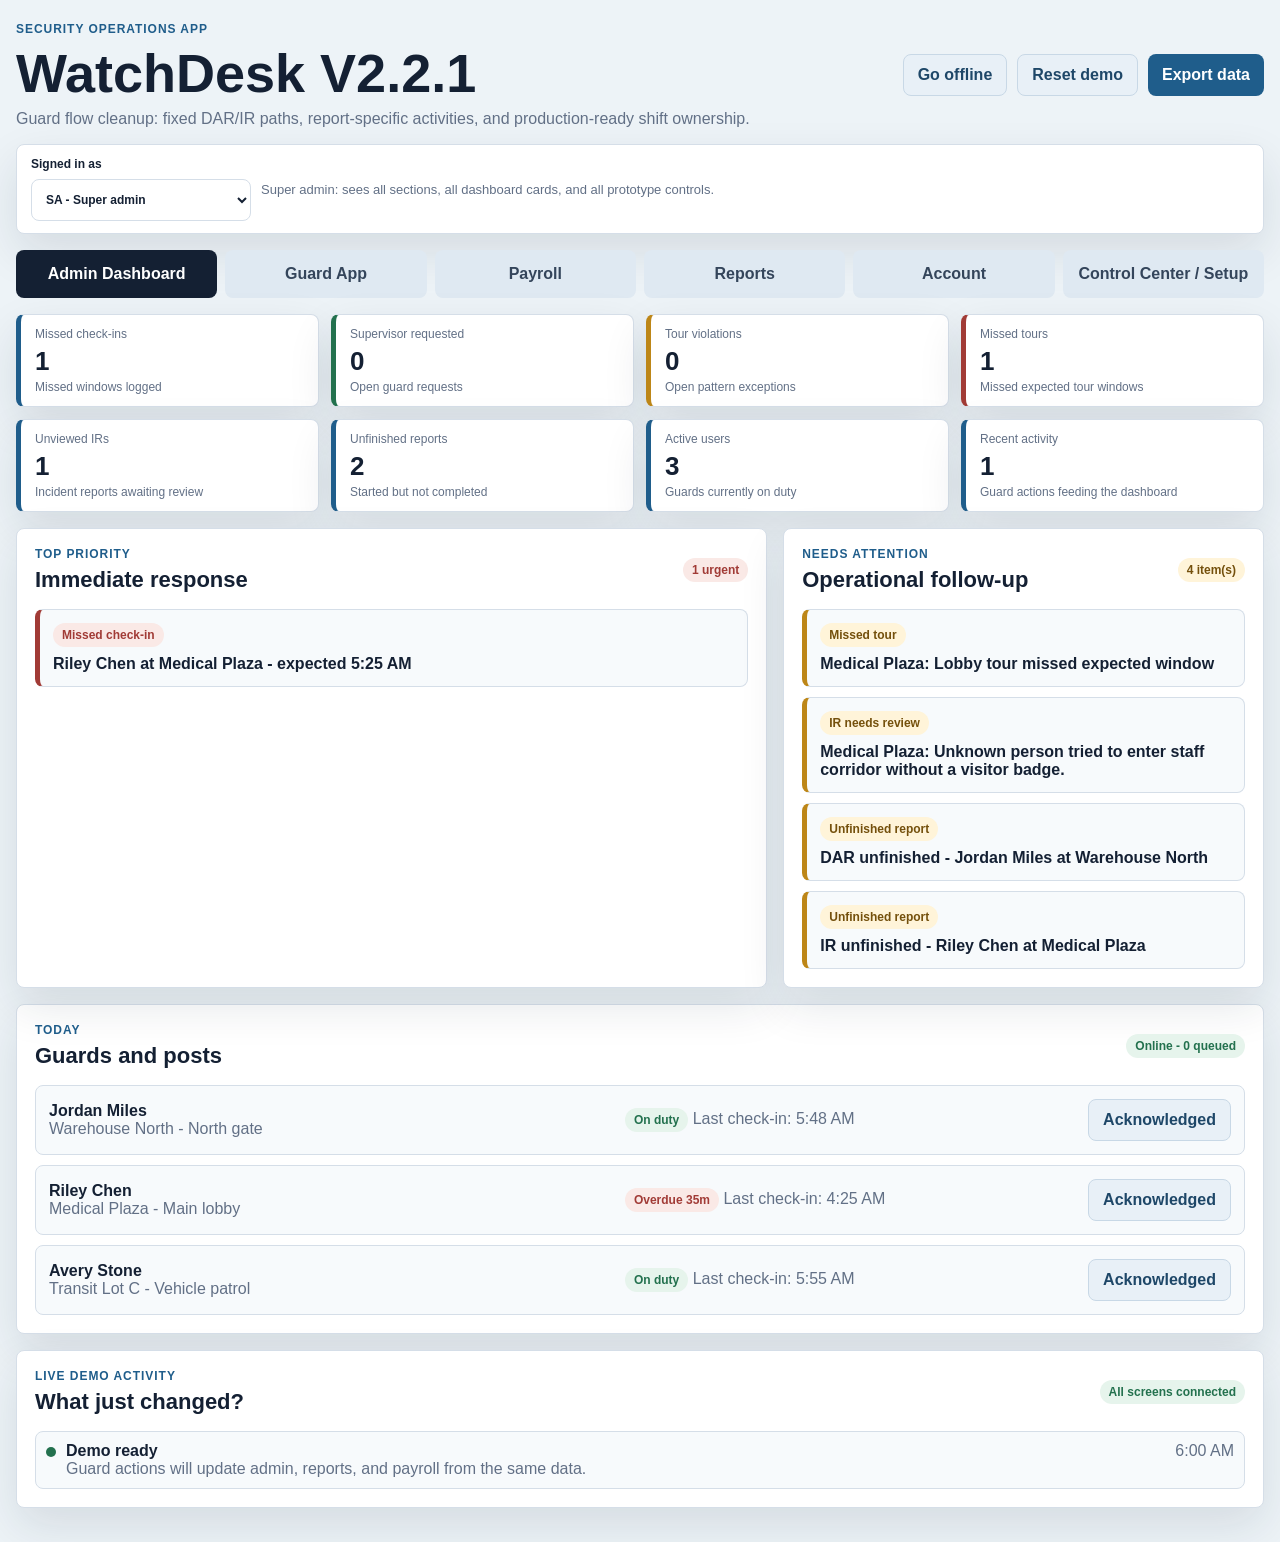
==== commit 436c5a61: "Publish WatchDesk V2.2.1 Patrick review package" ====
--- a/index.html
+++ b/index.html
@@ -3,7 +3,7 @@
 <head>
   <meta charset="utf-8">
   <meta name="viewport" content="width=device-width, initial-scale=1">
-  <title>WatchDesk V2.2 - Workflow Clarification Pass</title>
+  <title>WatchDesk V2.2.1 - Guard Flow Cleanup</title>
   <style>
     :root {
       --bg: #edf3f7;
@@ -278,6 +278,42 @@
     }
     .flow-panel.active { display: block; }
     .flow-panel .form { padding: 0; margin: 0; box-shadow: none; border: 0; }
+    .demo-control {
+      display: grid;
+      gap: 5px;
+      padding: 10px 12px;
+      border: 1px solid #efd087;
+      border-radius: 8px;
+      background: #fff8e8;
+    }
+    .demo-control label {
+      display: flex;
+      align-items: center;
+      gap: 8px;
+      font-weight: 800;
+    }
+    .demo-control input { width: 18px; height: 18px; }
+    .field-hint {
+      display: block;
+      color: var(--muted);
+      font-size: 12px;
+      font-weight: 600;
+      line-height: 1.35;
+    }
+    .readonly-field {
+      display: grid;
+      gap: 5px;
+      padding: 11px 12px;
+      border: 1px solid var(--line);
+      border-radius: 8px;
+      background: #f4f8fb;
+    }
+    .readonly-field span {
+      color: var(--muted);
+      font-size: 12px;
+      font-weight: 800;
+      text-transform: uppercase;
+    }
     .choice-grid {
       display: grid;
       grid-template-columns: repeat(2, minmax(0, 1fr));
@@ -506,8 +542,8 @@
     <header class="topbar">
       <div>
         <p class="eyebrow">Security operations app</p>
-        <h1>WatchDesk V2.2</h1>
-        <p class="subhead">Workflow clarification build: active reports, priority operations queues, and future control-center setup.</p>
+        <h1>WatchDesk V2.2.1</h1>
+        <p class="subhead">Guard flow cleanup: fixed DAR/IR paths, report-specific activities, and production-ready shift ownership.</p>
       </div>
       <div class="top-actions">
         <button id="toggleOnline" class="secondary" type="button">Go offline</button>
@@ -624,27 +660,32 @@
                 <button class="secondary" type="button" data-guard-flow="home">Back</button>
               </div>
               <form id="entryForm" class="form">
-                <label>
-                  Shift
+                <div id="demoModeControl" class="demo-control">
+                  <label>
+                    <input id="demoModeToggle" type="checkbox">
+                    Demo mode enabled
+                  </label>
+                  <span class="field-hint">Demo selector - production will use logged-in guard assignment.</span>
+                </div>
+                <label id="shiftSelectorField">
+                  <span id="shiftSelectorTitle">Shift</span>
+                  <span id="demoSelectorNote" class="field-hint"></span>
                   <select id="shiftSelect"></select>
                 </label>
-                <label>
+                <div id="reportTypeReadonly" class="readonly-field">
+                  <span>Report type</span>
+                  <strong id="reportTypeLabel">DAR - Daily Activity Report</strong>
+                </div>
+                <label id="reportTypeAdminField">
                   Report
-                  <select id="reportType">
+                  <select id="reportTypeAdmin">
                     <option value="DAR">DAR - Daily activity</option>
                     <option value="IR">IR - Incident report</option>
                   </select>
                 </label>
                 <label>
                   Activity
-                  <select id="entryType">
-                    <option value="normal">Tour complete, all normal</option>
-                    <option value="unusual">Something unusual</option>
-                    <option value="fire">Fire</option>
-                    <option value="suspect">Suspicious person</option>
-                    <option value="theft">Theft</option>
-                    <option value="manual">Other note</option>
-                  </select>
+                  <select id="entryType"></select>
                 </label>
                 <label>
                   Notes
@@ -738,6 +779,7 @@
                   <th class="num">Check-ins</th>
                   <th class="num">Missed</th>
                   <th class="num">Incidents</th>
+                  <th class="num">Gross pay</th>
                   <th>Status</th>
                   <th>Action</th>
                 </tr>
@@ -805,8 +847,33 @@
   </div>
   <script>
     const STORAGE_KEY = "watchdesk-v2-state";
-    const incidentTypes = new Set(["unusual", "fire", "suspect", "theft"]);
     const MS_MIN = 60000;
+    const REPORT_ACTIVITY_OPTIONS = {
+      DAR: [
+        { value: "normal", label: "Tour complete, all normal" },
+        { value: "unusual", label: "Tour unusual" },
+        { value: "missed_tour", label: "Missed tour" },
+        { value: "door_gate", label: "Door/gate checked" },
+        { value: "visitor", label: "Visitor/contractor logged" },
+        { value: "manual", label: "Manual note" }
+      ],
+      IR: [
+        { value: "suspect", label: "Suspicious person" },
+        { value: "fire", label: "Fire" },
+        { value: "medical", label: "Medical issue" },
+        { value: "theft", label: "Theft" },
+        { value: "property_damage", label: "Property damage" },
+        { value: "trespass", label: "Trespass" },
+        { value: "safety_hazard", label: "Safety hazard" },
+        { value: "other_incident", label: "Other incident" }
+      ]
+    };
+    const incidentTypes = new Set(REPORT_ACTIVITY_OPTIONS.IR.map((option) => option.value));
+    const noteRequiredTypes = new Set(["unusual", "missed_tour", ...incidentTypes]);
+    const REPORT_TYPE_LABELS = {
+      DAR: "DAR - Daily Activity Report",
+      IR: "IR - Incident Report"
+    };
 
     const SECTIONS = {
       admin: "Admin Dashboard",
@@ -952,6 +1019,7 @@
       return {
         screen: "admin",
         guardFlow: "home",
+        demoMode: true,
         online: true,
         role: "SA",
         selectedShiftId: "shift-1",
@@ -1098,6 +1166,36 @@
       };
     }
 
+    function payrollCompensation(row, shift, guard) {
+      const { reg, ot } = effectiveHours(row, shift);
+      const rate = round2(Number(guard.rate) || 0);
+      const overtimeRate = round2(rate * 1.5);
+      const holidayHours = round2(Number(row.holidayHours) || 0);
+      const regularPay = roundMoney(reg * rate);
+      const overtimePay = roundMoney(ot * overtimeRate);
+      const holidayPay = roundMoney(holidayHours * rate);
+      return {
+        reg,
+        ot,
+        holidayHours,
+        totalHours: round2(reg + ot + holidayHours),
+        rate,
+        overtimeRate,
+        regularPay,
+        overtimePay,
+        holidayPay,
+        grossPay: roundMoney(regularPay + overtimePay + holidayPay)
+      };
+    }
+
+    function roundMoney(n) {
+      return Math.round((Number(n) + Number.EPSILON) * 100) / 100;
+    }
+
+    function money(n) {
+      return `$${roundMoney(n).toFixed(2)}`;
+    }
+
     function hydrateRoleSelect() {
       $("roleSelect").innerHTML = Object.entries(ROLES)
         .map(([key, r]) => `<option value="${key}">${esc(r.label)}</option>`)
@@ -1160,10 +1258,39 @@
       });
       $("exportJson").addEventListener("click", () => download("watchdesk-v2-data.json", JSON.stringify(state, null, 2), "application/json"));
       $("shiftSelect").addEventListener("change", () => {
+        if (state.role === "UL" && !state.demoMode) {
+          hydrateShiftSelect();
+          return;
+        }
+        const activeFlow = state.guardFlow;
         state.selectedShiftId = $("shiftSelect").value;
         state.editingReportId = null;
+        if (state.role === "UL" && ["dar", "ir"].includes(activeFlow)) {
+          setGuardFlow(activeFlow);
+          return;
+        }
         if (state.role === "UL") state.guardFlow = "home";
         saveState();
+        render();
+      });
+      $("demoModeToggle").addEventListener("change", () => {
+        state.demoMode = $("demoModeToggle").checked;
+        state.editingReportId = null;
+        state.guardFlow = "home";
+        if (!state.demoMode) {
+          // Production integration: Supabase Auth will provide the authenticated
+          // guard identity, and the active shift assignment will come from Postgres.
+          // UL users will not manually choose another guard in production.
+          const assignedShift = myShiftForRole();
+          if (assignedShift) state.selectedShiftId = assignedShift.id;
+        }
+        saveState();
+        hydrateShiftSelect();
+        render();
+      });
+      $("reportTypeAdmin").addEventListener("change", () => {
+        state.editingReportId = null;
+        renderActivityOptions($("reportTypeAdmin").value);
         render();
       });
       document.querySelectorAll("[data-guard-flow]").forEach((button) => {
@@ -1216,6 +1343,7 @@
         if (!saved.supervisorRequests) saved.supervisorRequests = structuredClone(starter.supervisorRequests || []);
         if (!Array.isArray(saved.queue)) saved.queue = [];
         if (!saved.guardFlow) saved.guardFlow = "home";
+        if (!Object.prototype.hasOwnProperty.call(saved, "demoMode")) saved.demoMode = true;
         if (!Object.prototype.hasOwnProperty.call(saved, "editingReportId")) saved.editingReportId = null;
         if (!saved.selectedPayrollShiftId) saved.selectedPayrollShiftId = saved.selectedShiftId || starter.selectedPayrollShiftId;
         if (!ROLES[saved.role].sections.includes(saved.screen)) saved.screen = ROLES[saved.role].defaultSection;
@@ -1235,6 +1363,10 @@
     function visibleShiftsForRole(role = currentRole()) {
       const guardId = role.permissions.guardId;
       if (guardId && !role.permissions.canViewAllReports) {
+        // Demo mode intentionally exposes all sample guards so Raul/Patrick can
+        // test each workflow. Production UL sessions use the authenticated
+        // Supabase user and database shift assignment, never a manual guard picker.
+        if (role.permissions.scope === "own_shift" && state.demoMode) return state.shifts;
         return state.shifts.filter((shift) => shift.guardId === guardId);
       }
       return state.shifts;
@@ -1243,6 +1375,7 @@
     function visibleEntriesForRole(role = currentRole()) {
       const guardId = role.permissions.guardId;
       if (role.permissions.canViewAllReports || !guardId) return state.entries;
+      if (role.permissions.scope === "own_shift" && state.demoMode) return state.entries;
       return state.entries.filter((entry) => getShift(entry.shiftId).guardId === guardId);
     }
 
@@ -1395,8 +1528,15 @@
       $("phoneBadge").className = `pill ${state.online ? "good" : "warn"}`;
       $("currentShiftTitle").textContent = `${guard.name} - ${shift.site}`;
       $("currentShiftMeta").textContent = `${shift.post}, ${shift.start} to ${shift.end}. Check in every ${shift.policyMinutes} min.`;
-      $("shiftSelect").disabled = ulMode;
-      $("reportType").disabled = ulMode;
+      $("demoModeControl").style.display = ulMode ? "grid" : "none";
+      $("demoModeToggle").checked = Boolean(state.demoMode);
+      $("shiftSelectorTitle").textContent = ulMode ? "Demo guard/shift selector" : "Shift";
+      $("demoSelectorNote").textContent = ulMode
+        ? "Demo only: choose Jordan Miles, Riley Chen, or Avery Stone for testing."
+        : "";
+      $("shiftSelect").disabled = ulMode && !state.demoMode;
+      $("reportTypeReadonly").style.display = ulMode ? "grid" : "none";
+      $("reportTypeAdminField").style.display = ulMode ? "none" : "grid";
 
       // Big check-in button reflects how close we are to the window.
       const btn = $("checkInNow");
@@ -1423,9 +1563,14 @@
       $("futureFlow").classList.toggle("active", ulMode && flow === "future");
       $("finishShift").style.display = ulMode && flow === "home" ? "block" : (ulMode ? "none" : "block");
       const editing = state.entries.find((entry) => entry.id === state.editingReportId && !entry.finalized);
+      const reportType = editing
+        ? editing.reportType
+        : (ulMode ? (flow === "ir" ? "IR" : "DAR") : $("reportTypeAdmin").value);
+      $("reportTypeLabel").textContent = REPORT_TYPE_LABELS[reportType];
+      renderActivityOptions(reportType, editing ? editing.type : $("entryType").value);
       $("reportFlowTitle").textContent = editing
         ? `Continue Active ${editing.reportType}`
-        : ($("reportType").value === "IR" ? "Start IR" : "Start DAR");
+        : (reportType === "IR" ? "Start IR" : "Start DAR");
       $("checkinGuardName").textContent = guard.name;
       $("checkinSite").textContent = `${shift.site} - ${shift.post}`;
       $("checkinCurrentTime").textContent = fullDateTime(Date.now());
@@ -1501,15 +1646,23 @@
       }
 
       let totReg = 0, totOt = 0, totIncidents = 0, totPay = 0;
+      let selectedOfficerName = "";
+      let selectedOfficerPay = 0;
       $("payrollRows").innerHTML = rows.length ? rows.map((row) => {
         const shift = getShift(row.shiftId);
         const guard = getGuard(shift.guardId);
         const received = state.checkins.filter((c) => c.shiftId === shift.id && c.status === "Received").length;
         const missed = state.checkins.filter((c) => c.shiftId === shift.id && c.status === "Missed").length;
         const incidents = state.entries.filter((e) => e.shiftId === shift.id && e.incident).length;
-        const { reg, ot } = effectiveHours(row, shift);
-        totReg += reg; totOt += ot; totIncidents += incidents;
-        totPay += reg * guard.rate + ot * guard.rate * 1.5;
+        const pay = payrollCompensation(row, shift, guard);
+        totReg += pay.reg;
+        totOt += pay.ot;
+        totIncidents += incidents;
+        totPay = roundMoney(totPay + pay.grossPay);
+        if (row.shiftId === state.selectedPayrollShiftId) {
+          selectedOfficerName = guard.name;
+          selectedOfficerPay = pay.grossPay;
+        }
 
         const tone = row.status === "Approved" ? "good" : row.status === "Review" || row.status === "Rejected" ? "bad" : "warn";
         const canAct = permission.canApprovePayroll && !row.locked && period.status !== "Closed";
@@ -1529,22 +1682,24 @@
             <td>${esc(guard.name)}<br><span class="muted">${esc(guard.employee)} - $${guard.rate.toFixed(2)}/hr</span></td>
             <td>${esc(shift.site)}</td>
             <td>${esc(shift.start)}-${esc(shift.end)}</td>
-            <td class="num">${reg.toFixed(2)}</td>
-            <td class="num">${ot.toFixed(2)}</td>
+            <td class="num">${pay.reg.toFixed(2)}</td>
+            <td class="num">${pay.ot.toFixed(2)}</td>
             <td class="num">${received}</td>
             <td class="num">${missed}</td>
             <td class="num">${incidents}</td>
+            <td class="num"><strong>${money(pay.grossPay)}</strong></td>
             <td><span class="tag ${tone}">${esc(row.status)}</span></td>
             <td>${actions}</td>
           </tr>
         `;
-      }).join("") : `<tr><td colspan="10"><div class="empty">This role does not have payroll rows in the prototype.</div></td></tr>`;
+      }).join("") : `<tr><td colspan="11"><div class="empty">This role does not have payroll rows in the prototype.</div></td></tr>`;
 
       $("periodTotals").innerHTML = `
         <div><strong>${totReg.toFixed(2)}</strong>Regular hrs</div>
         <div><strong>${totOt.toFixed(2)}</strong>Overtime hrs</div>
         <div><strong>${totIncidents}</strong>Incidents</div>
-        <div><strong>$${totPay.toFixed(2)}</strong>Est. gross pay</div>
+        <div><strong>${money(totPay)}</strong>Period gross pay</div>
+        <div><strong>${money(selectedOfficerPay)}</strong>Selected officer${selectedOfficerName ? ` - ${esc(selectedOfficerName)}` : ""}</div>
       `;
 
       document.querySelectorAll("[data-payroll-detail]").forEach((row) => {
@@ -1588,8 +1743,7 @@
       const shift = getShift(row.shiftId);
       const guard = getGuard(shift.guardId);
       const incidents = state.entries.filter((entry) => entry.shiftId === shift.id && entry.incident).length;
-      const { reg, ot } = effectiveHours(row, shift);
-      const total = reg + ot;
+      const pay = payrollCompensation(row, shift, guard);
       target.innerHTML = `
         <div class="panel-head">
           <div>
@@ -1605,9 +1759,16 @@
           ${detailCell("Dates worked", formatDate(shift.startedAt))}
           ${detailCell("Time in", clock(shift.startedAt))}
           ${detailCell("Time out", shift.finished ? clock(shift.lastCheckIn) : "Active shift")}
-          ${detailCell("Regular hours", reg.toFixed(2))}
-          ${detailCell("Holiday hours", "0.00 placeholder")}
-          ${detailCell("Total hours", total.toFixed(2))}
+          ${detailCell("Hourly rate", `${money(pay.rate)}/hr`)}
+          ${detailCell("Regular hours", pay.reg.toFixed(2))}
+          ${detailCell("Regular pay", money(pay.regularPay))}
+          ${detailCell("Overtime hours", pay.ot.toFixed(2))}
+          ${detailCell("Overtime rate", `${money(pay.overtimeRate)}/hr`)}
+          ${detailCell("Overtime pay", money(pay.overtimePay))}
+          ${detailCell("Holiday hours", `${pay.holidayHours.toFixed(2)} placeholder`)}
+          ${detailCell("Holiday pay", `${money(pay.holidayPay)} placeholder`)}
+          ${detailCell("Total hours", pay.totalHours.toFixed(2))}
+          ${detailCell("Estimated gross pay", money(pay.grossPay))}
           ${detailCell("Incidents", incidents)}
           ${detailCell("Approval status", row.status)}
         </div>
@@ -1880,6 +2041,38 @@
         .sort((a, b) => (b.updatedAt || b.createdAt || 0) - (a.updatedAt || a.createdAt || 0))[0] || null;
     }
 
+    function selectedReportType() {
+      if (state.role === "UL") return state.guardFlow === "ir" ? "IR" : "DAR";
+      return $("reportTypeAdmin").value;
+    }
+
+    function renderActivityOptions(reportType, selectedType) {
+      const options = REPORT_ACTIVITY_OPTIONS[reportType] || REPORT_ACTIVITY_OPTIONS.DAR;
+      const nextValue = options.some((option) => option.value === selectedType)
+        ? selectedType
+        : options[0].value;
+      $("entryType").innerHTML = options
+        .map((option) => `<option value="${esc(option.value)}">${esc(option.label)}</option>`)
+        .join("");
+      $("entryType").value = nextValue;
+    }
+
+    function canActOnShift(shift, actionLabel) {
+      if (state.role !== "UL") return true;
+      if (state.demoMode) return true;
+
+      // Production integration: the guard identity comes from Supabase Auth,
+      // and the active shift comes from the database assignment. A UL user
+      // cannot select, edit, check in, finish, or finalize another guard's shift.
+      const assignedGuardId = currentRole().permissions.guardId;
+      if (shift && shift.guardId === assignedGuardId) return true;
+      alert(`Field guards cannot ${actionLabel} another guard's shift.`);
+      const assignedShift = myShiftForRole();
+      if (assignedShift) state.selectedShiftId = assignedShift.id;
+      hydrateShiftSelect();
+      return false;
+    }
+
     // ---- Actions -----------------------------------------------------------
     function handleMetricAction(action) {
       const role = currentRole();
@@ -1910,17 +2103,15 @@
     function setGuardFlow(flow) {
       state.guardFlow = flow || "home";
       if (flow === "dar") {
-        $("reportType").value = "DAR";
         const active = getActiveReport(state.selectedShiftId, "DAR");
         state.editingReportId = active ? active.id : null;
-        $("entryType").value = active ? active.type : "normal";
+        renderActivityOptions("DAR", active ? active.type : "normal");
         $("entryNote").value = active ? active.note : "";
       }
       if (flow === "ir") {
-        $("reportType").value = "IR";
         const active = getActiveReport(state.selectedShiftId, "IR");
         state.editingReportId = active ? active.id : null;
-        $("entryType").value = active ? active.type : "suspect";
+        renderActivityOptions("IR", active ? active.type : "suspect");
         $("entryNote").value = active ? active.note : "";
       }
       if (!["dar", "ir"].includes(flow)) {
@@ -1936,8 +2127,7 @@
       state.selectedShiftId = report.shiftId;
       state.editingReportId = report.id;
       state.guardFlow = report.reportType.toLowerCase();
-      $("reportType").value = report.reportType;
-      $("entryType").value = report.type;
+      renderActivityOptions(report.reportType, report.type);
       $("entryNote").value = report.note;
       saveState();
       hydrateShiftSelect();
@@ -1947,6 +2137,7 @@
     function checkInNow() {
       if (!currentRole().permissions.canUseGuardApp) { alert("This role cannot use guard actions."); return; }
       const shift = getShift(state.selectedShiftId);
+      if (!canActOnShift(shift, "check in for")) return;
       if (shift.finished) return;
       createCheckIn(shift, false);
       saveState();
@@ -1956,6 +2147,7 @@
     function saveHourlyCheckIn(needsSupervisor) {
       if (!currentRole().permissions.canUseGuardApp) { alert("This role cannot use guard actions."); return; }
       const shift = getShift(state.selectedShiftId);
+      if (!canActOnShift(shift, "check in for")) return;
       if (shift.finished) return;
       createCheckIn(shift, needsSupervisor);
       state.guardFlow = "home";
@@ -2033,14 +2225,15 @@
         return;
       }
       const shift = getShift($("shiftSelect").value);
+      if (!canActOnShift(shift, "create a report for")) return;
       state.selectedShiftId = shift.id;
       const type = $("entryType").value;
       const note = $("entryNote").value.trim();
-      if (incidentTypes.has(type) && !note) {
+      if (noteRequiredTypes.has(type) && !note) {
         alert("Please type a note for anything unusual or incident-related.");
         return;
       }
-      const reportType = $("reportType").value;
+      const reportType = selectedReportType();
       let entry = state.entries.find((item) => item.id === state.editingReportId && !item.finalized);
       const isUpdate = Boolean(entry && entry.shiftId === shift.id && entry.reportType === reportType);
       if (isUpdate) {
@@ -2065,11 +2258,11 @@
         };
         state.entries.push(entry);
       }
-      if (!isUpdate && type === "unusual") {
+      if (!isUpdate && reportType === "DAR" && ["unusual", "missed_tour"].includes(type)) {
         state.tourViolations.unshift({
           id: crypto.randomUUID(),
           shiftId: shift.id,
-          label: note || "Guard reported an unusual tour pattern.",
+          label: `${labelFor(type)}: ${note || "Guard reported a tour exception."}`,
           at: entry.createdAt,
           status: "Open"
         });
@@ -2100,6 +2293,7 @@
     function finishShift() {
       if (!currentRole().permissions.canUseGuardApp) { alert("This role cannot finish a guard shift."); return; }
       const shift = getShift($("shiftSelect").value);
+      if (!canActOnShift(shift, "finish")) return;
       shift.finished = true;
       shift.status = "Finished";
       const payroll = state.payroll.find((row) => row.shiftId === shift.id);
@@ -2157,6 +2351,7 @@
       if (!role.permissions.canFinalizeReports) { alert("This role cannot finalize reports."); return; }
       const report = visibleEntriesForRole(role).find((entry) => entry.id === reportId);
       if (!report) return;
+      if (!canActOnShift(getShift(report.shiftId), "finalize a report for")) return;
       report.finalized = true;
       report.completedAt = Date.now();
       queueAction("report finalized", report.id);
@@ -2198,15 +2393,35 @@
     }
 
     function exportPayrollCsv() {
-      const rows = [["guard", "employee_id", "rate", "site", "shift", "reg_hours", "ot_hours", "checkins", "missed", "incidents", "status", "period", "period_status"]];
+      const rows = [["guard", "employee_id", "rate", "overtime_rate", "site", "shift", "reg_hours", "regular_pay", "ot_hours", "overtime_pay", "holiday_hours", "holiday_pay", "gross_pay", "checkins", "missed", "incidents", "status", "period", "period_status"]];
       state.payroll.forEach((row) => {
         const shift = getShift(row.shiftId);
         const guard = getGuard(shift.guardId);
         const received = state.checkins.filter((c) => c.shiftId === shift.id && c.status === "Received").length;
         const missed = state.checkins.filter((c) => c.shiftId === shift.id && c.status === "Missed").length;
         const incidents = state.entries.filter((e) => e.shiftId === shift.id && e.incident).length;
-        const { reg, ot } = effectiveHours(row, shift);
-        rows.push([guard.name, guard.employee, guard.rate.toFixed(2), shift.site, `${shift.start}-${shift.end}`, reg.toFixed(2), ot.toFixed(2), received, missed, incidents, row.status, state.period.label, state.period.status]);
+        const pay = payrollCompensation(row, shift, guard);
+        rows.push([
+          guard.name,
+          guard.employee,
+          pay.rate.toFixed(2),
+          pay.overtimeRate.toFixed(2),
+          shift.site,
+          `${shift.start}-${shift.end}`,
+          pay.reg.toFixed(2),
+          pay.regularPay.toFixed(2),
+          pay.ot.toFixed(2),
+          pay.overtimePay.toFixed(2),
+          pay.holidayHours.toFixed(2),
+          pay.holidayPay.toFixed(2),
+          pay.grossPay.toFixed(2),
+          received,
+          missed,
+          incidents,
+          row.status,
+          state.period.label,
+          state.period.status
+        ]);
       });
       const csv = rows.map((row) => row.map((cell) => `"${String(cell).replaceAll('"', '""')}"`).join(",")).join("\n");
       download("watchdesk-v2-payroll.csv", csv, "text/csv");
@@ -2225,14 +2440,11 @@
     }
 
     function labelFor(type) {
-      return {
-        normal: "Tour complete, all normal",
-        unusual: "Something unusual",
-        fire: "Fire",
-        suspect: "Suspicious person",
-        theft: "Theft",
-        manual: "Other note"
-      }[type] || type;
+      for (const options of Object.values(REPORT_ACTIVITY_OPTIONS)) {
+        const match = options.find((option) => option.value === type);
+        if (match) return match.label;
+      }
+      return type;
     }
 
     function nowTime() {
